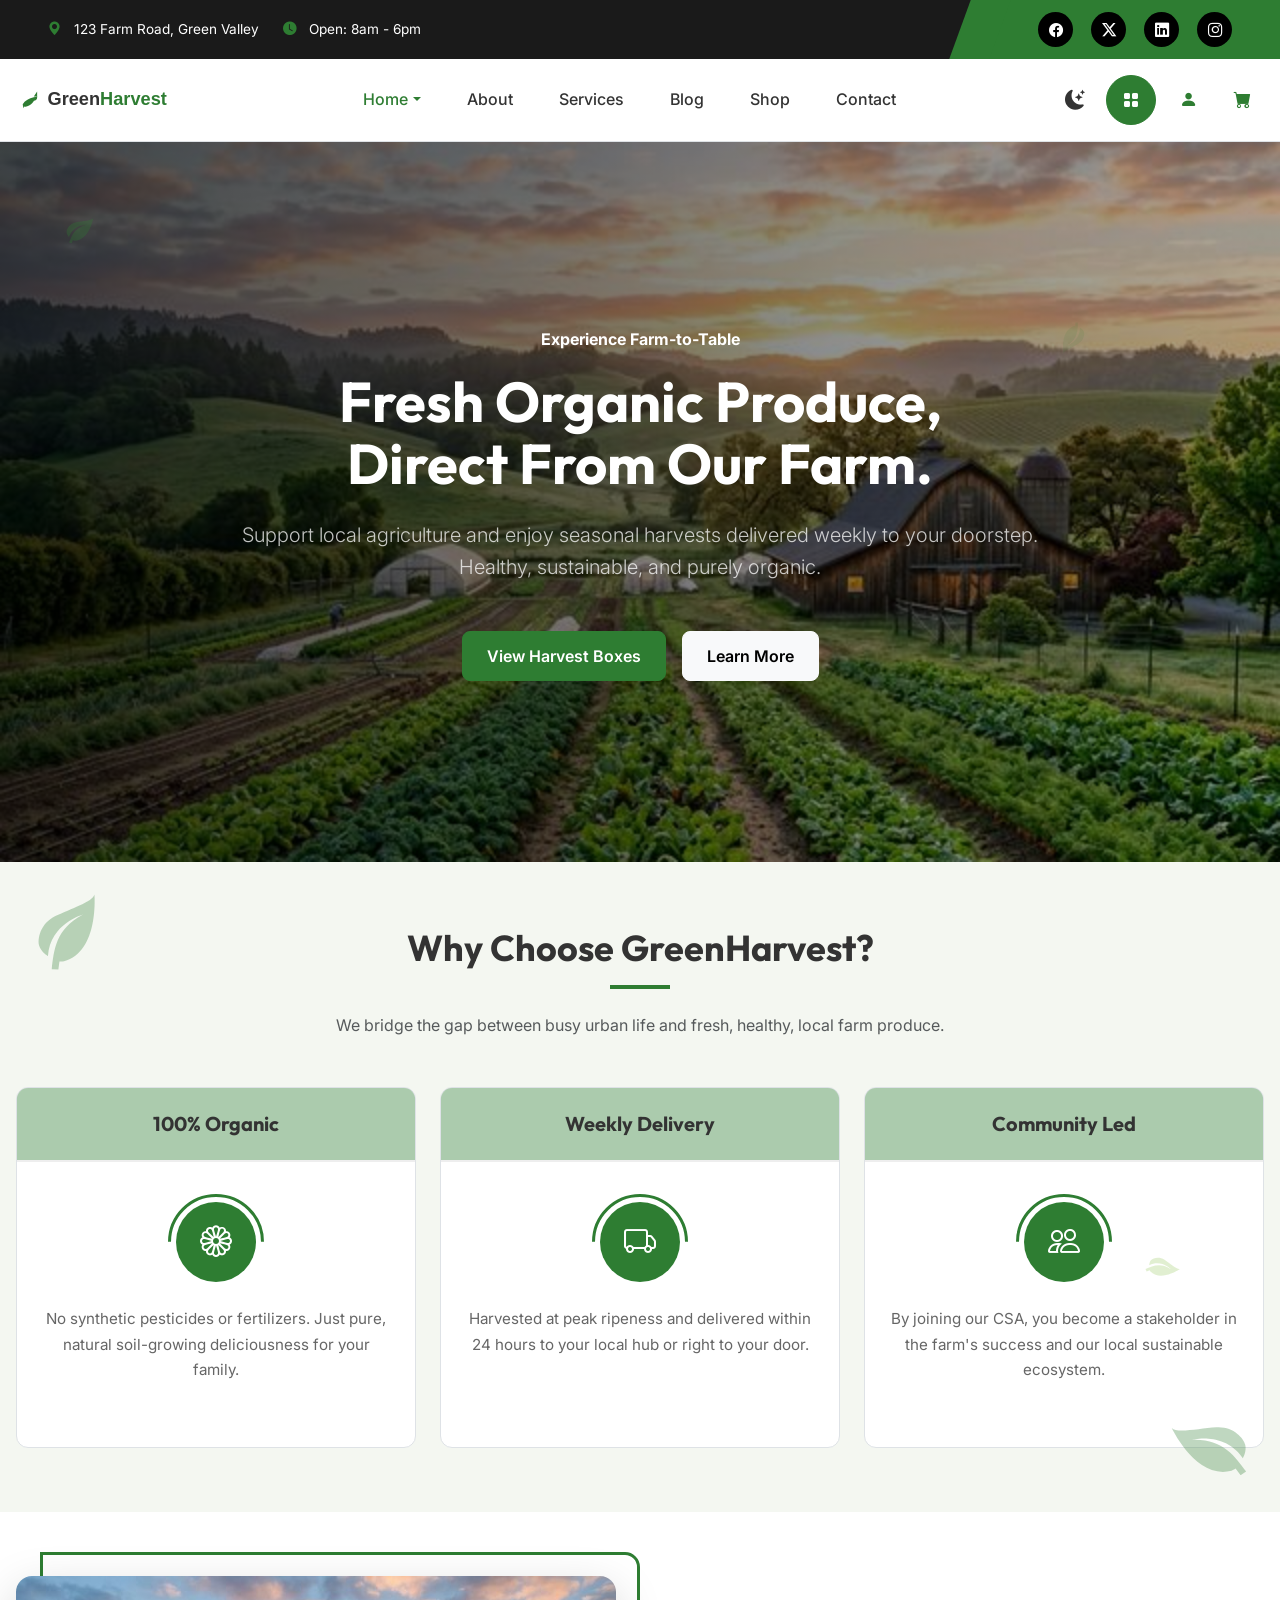
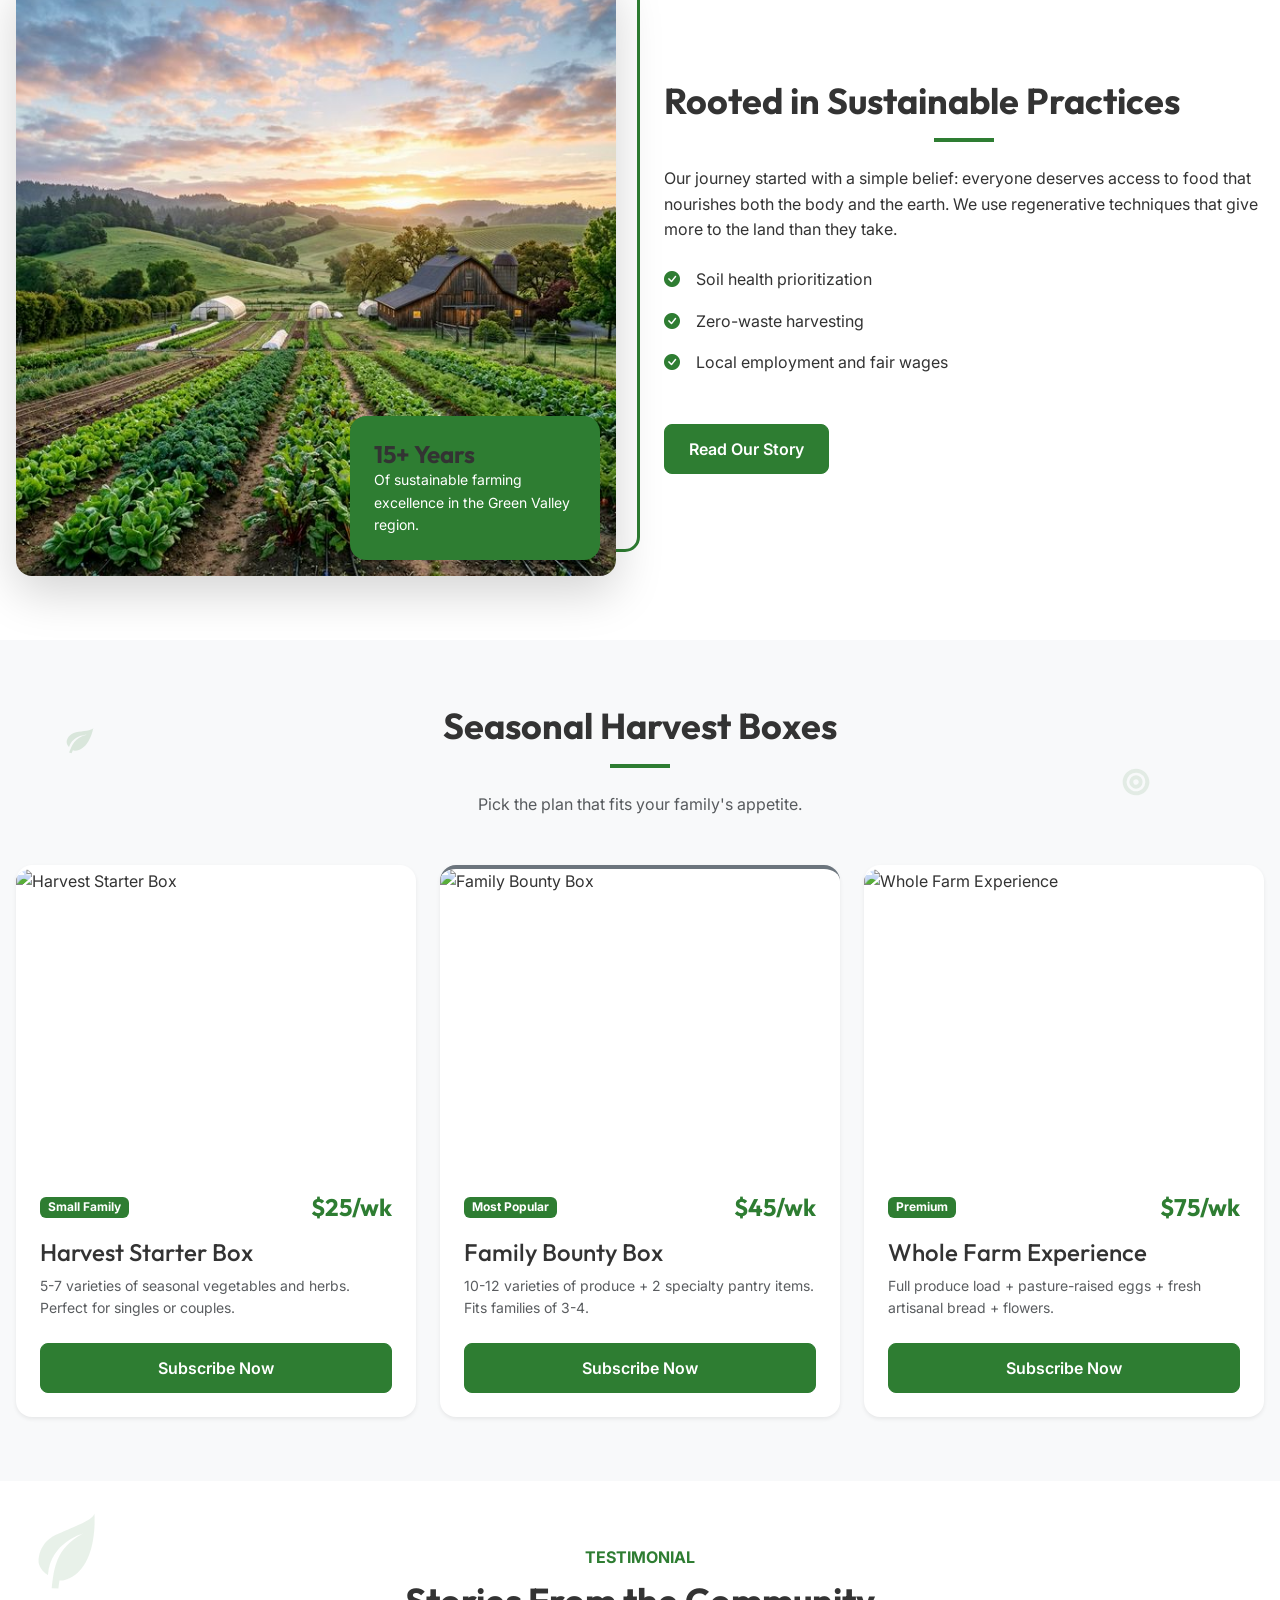
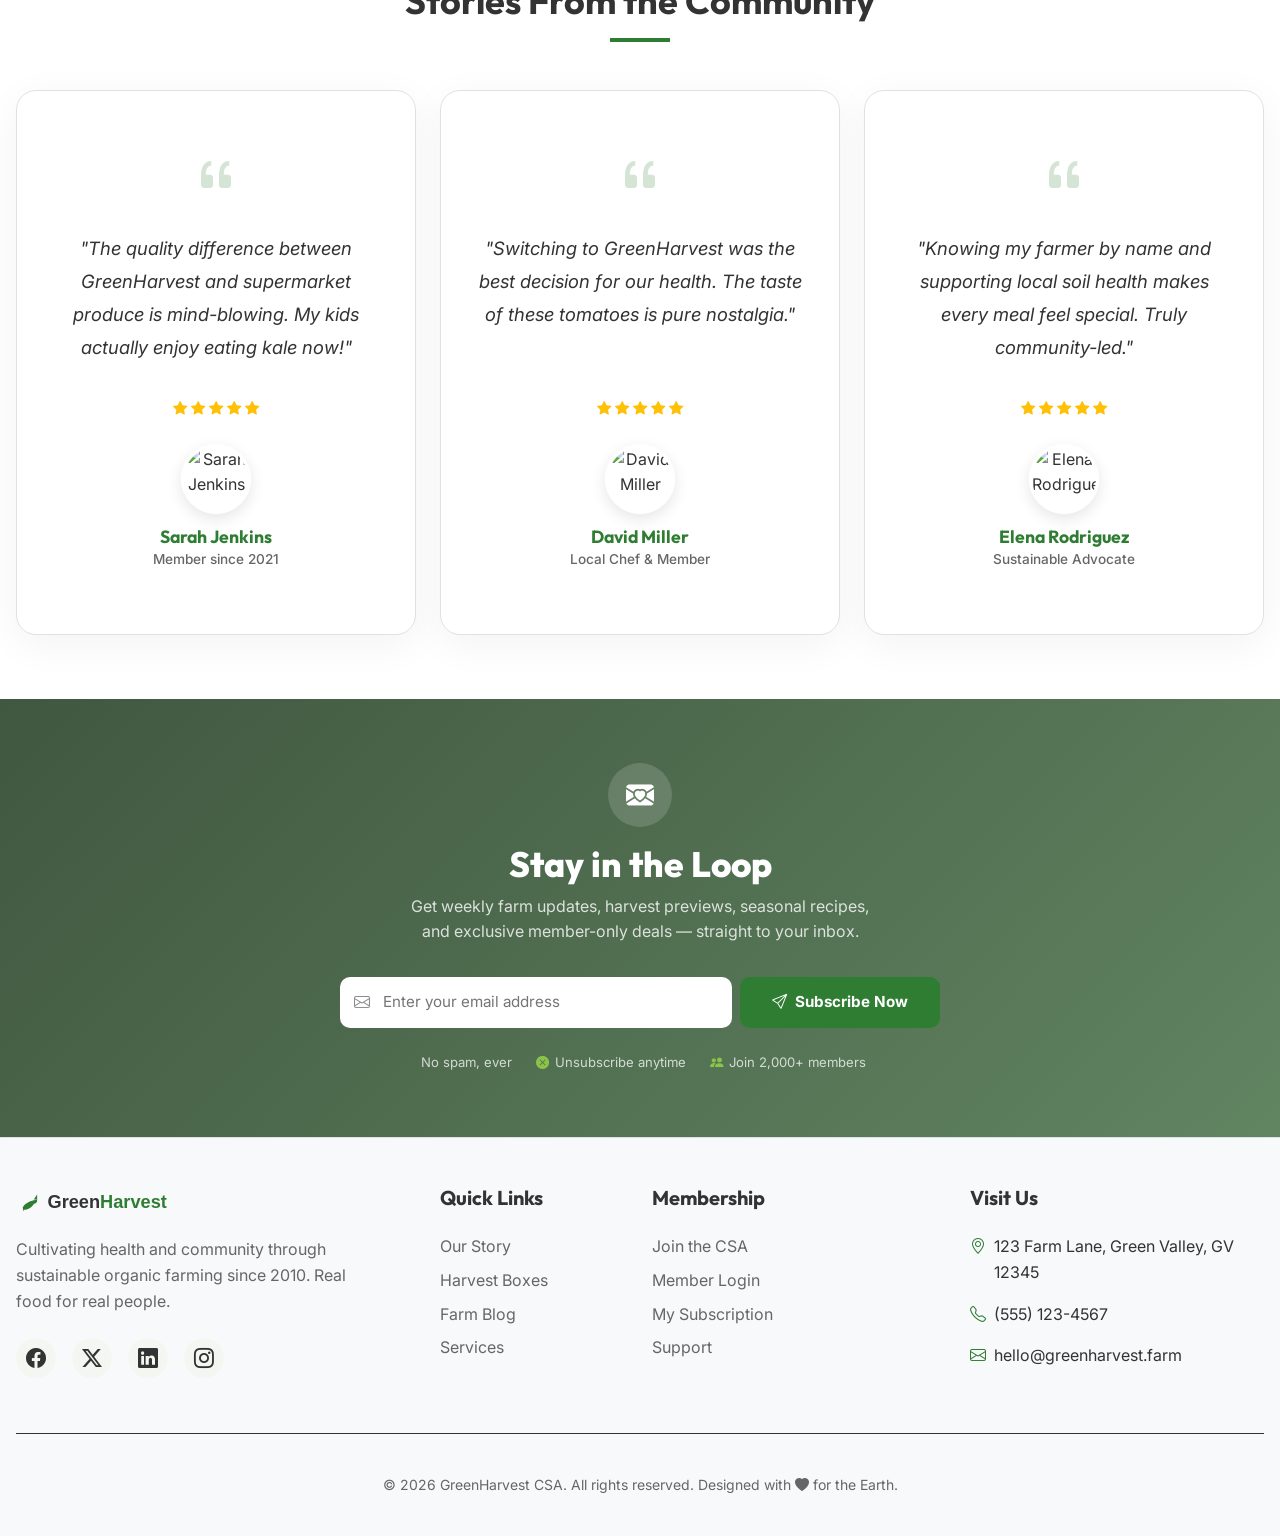
==== index.html @ c9ca0e3f "changes" ====
<!DOCTYPE html>
<html lang="en" dir="ltr" data-theme="light">

<head>
    <meta charset="UTF-8">
    <meta name="viewport" content="width=device-width, initial-scale=1.0">
    <title>GreenHarvest CSA | Fresh Local Produce to Your Door</title>
    <meta name="description"
        content="Join GreenHarvest Community Supported Agriculture. Get fresh, organic, seasonal produce from our local farm delivered weekly. Support local farmers and eat healthy.">

    <!-- Google Fonts -->
    <link rel="preconnect" href="https://fonts.googleapis.com">
    <link rel="preconnect" href="https://fonts.gstatic.com" crossorigin>
    <link
        href="https://fonts.googleapis.com/css2?family=Inter:wght@400;500;600&family=Outfit:wght@600;700;800&display=swap"
        rel="stylesheet">

    <!-- Bootstrap 5 & Icons -->
    <link href="https://cdn.jsdelivr.net/npm/bootstrap@5.3.0/dist/css/bootstrap.min.css" rel="stylesheet">
    <link rel="stylesheet" href="https://cdn.jsdelivr.net/npm/bootstrap-icons@1.11.1/font/bootstrap-icons.css">

    <!-- Custom CSS -->
    <link rel="stylesheet" href="assets/css/style.css">
    <link rel="icon" type="image/png" href="assets/images/favicon.png">

    <!-- SEO JSON-LD -->
    <script type="application/ld+json">
    {
      "@context": "https://schema.org",
      "@type": "LocalBusiness",
      "name": "GreenHarvest CSA",
      "image": "assets/images/hero-bg.png",
      "description": "Premium organic CSA farm delivering fresh seasonal produce.",
      "address": {
        "@type": "PostalAddress",
        "streetAddress": "123 Farm Lane",
        "addressLocality": "Green Valley",
        "addressRegion": "GV",
        "postalCode": "12345",
        "addressCountry": "US"
      }
    }
    </script>
</head>

<body>

    <!-- Preloader -->
    <div id="preloader"
        style="position: fixed; top: 0; left: 0; width: 100%; height: 100%; background: var(--bg-body); z-index: 10000; display: flex; align-items: center; justify-content: center; transition: opacity 0.5s ease;">
        <div class="spinner-border text-primary" role="status"></div>
    </div>

    <!-- Header & Navigation -->
    <header class="sticky-top">
        <!-- Top Bar -->
        <div class="top-bar d-none d-lg-block">
            <div class="container-fluid p-0">
                <div class="d-flex justify-content-between align-items-stretch">
                    <div class="top-bar-left d-flex align-items-center flex-grow-1 ps-5">
                        <span><i class="bi bi-geo-alt-fill text-primary me-2"></i> 123 Farm Road, Green Valley</span>
                        <span class="ms-4"><i class="bi bi-clock-fill text-primary me-2"></i> Open: 8am - 6pm</span>
                    </div>
                    <div class="top-bar-right pe-5">
                        <a href="#" aria-label="Facebook"><i class="bi bi-facebook"></i></a>
                        <a href="#" aria-label="Twitter"><i class="bi bi-twitter-x"></i></a>
                        <a href="#" aria-label="LinkedIn"><i class="bi bi-linkedin"></i></a>
                        <a href="#" aria-label="Instagram"><i class="bi bi-instagram"></i></a>
                    </div>
                </div>
            </div>
        </div>

        <!-- Main Navbar -->
        <nav class="navbar navbar-expand-lg navbar-custom py-3">
            <div class="container">
                <a class="navbar-brand d-flex align-items-center" href="index.html">
                    <img src="assets/images/logo-dark.svg" alt="GreenHarvest Logo" class="logo-on-light brand-logo">
                    <img src="assets/images/logo-light.svg" alt="GreenHarvest Logo" class="logo-on-dark brand-logo">
                </a>

                <div class="d-flex align-items-center gap-2">
                    <button id="theme-toggle-btn" class="theme-toggle-btn d-lg-none" aria-label="Toggle Theme" style="margin: 0;">
                        <i class="bi bi-sun-fill"></i>
                        <i class="bi bi-moon-stars-fill"></i>
                    </button>
                    <button class="navbar-toggler border-0 text-white p-0" type="button" data-bs-toggle="offcanvas"
                        data-bs-target="#mobileNav">
                        <i class="bi bi-list fs-1 text-primary"></i>
                    </button>
                </div>

                <!-- Desktop Navigation -->
                <div class="collapse navbar-collapse" id="mainNav">
                    <ul class="navbar-nav mx-auto mb-2 mb-lg-0 align-items-center">
                        <li class="nav-item dropdown mx-2 border-0 click-triggered">
                            <a class="nav-link active dropdown-toggle" href="#" id="homeDropdown" role="button" data-bs-toggle="dropdown" aria-haspopup="true" aria-expanded="false">Home</a>
                            <ul class="dropdown-menu shadow-sm border-0 rounded-4 mt-2" aria-labelledby="homeDropdown">
                                <li><a class="dropdown-item active rounded-3 px-3 py-2 m-1" href="index.html">Home 1</a>
                                </li>
                                <li><a class="dropdown-item rounded-3 px-3 py-2 m-1" href="index-2.html">Home 2</a></li>
                            </ul>
                        </li>
                        <li class="nav-item mx-2"><a class="nav-link" href="about.html">About</a></li>
                        <li class="nav-item mx-2"><a class="nav-link" href="services.html">Services</a></li>
                        <li class="nav-item mx-2"><a class="nav-link" href="blog.html">Blog</a></li>
                        <li class="nav-item mx-2"><a class="nav-link" href="shop.html">Shop</a></li>
                        <li class="nav-item mx-2"><a class="nav-link" href="contact.html">Contact</a></li>
                    </ul>
                    <div class="d-flex align-items-center">
                        <button class="theme-toggle-btn d-none d-lg-block" aria-label="Toggle Theme">
                            <i class="bi bi-sun-fill"></i>
                            <i class="bi bi-moon-stars-fill"></i>
                        </button>
                        <a href="dashboard.html"
                            class="btn btn-primary rounded-pill px-3 ms-3 show-on-desktop align-items-center justify-content-center"
                            aria-label="Dashboard"><i class="bi bi-grid-fill"></i></a>
                        <a href="login.html" class="nav-icon-circle" aria-label="User Profile"><i
                                class="bi bi-person-fill"></i></a>
                        <a href="shop.html" class="nav-icon-circle" aria-label="Shopping Cart"><i
                                class="bi bi-cart-fill"></i></a>
                    </div>
                </div>

                <!-- Mobile Offcanvas Navigation -->
                <div class="offcanvas offcanvas-end mobile-nav-offcanvas" tabindex="-1" id="mobileNav"
                    aria-labelledby="mobileNavLabel">
                    <div class="offcanvas-header border-bottom">
                        <h5 class="offcanvas-title fw-bold text-primary" id="mobileNavLabel"></h5>
                        <button type="button" class="btn-close text-reset shadow-none" data-bs-dismiss="offcanvas"
                            aria-label="Close"></button>
                    </div>
                    <div class="offcanvas-body">
                        <ul class="nav flex-column">
                            <li class="nav-item"><a class="nav-link active" href="index.html">Home 1</a></li>
                            <li class="nav-item"><a class="nav-link" href="index-2.html">Home 2</a></li>
                            <li class="nav-item"><a class="nav-link" href="about.html">About</a></li>
                            <li class="nav-item"><a class="nav-link" href="services.html">Services</a></li>
                            <li class="nav-item"><a class="nav-link" href="blog.html">Blog</a></li>
                            <li class="nav-item"><a class="nav-link" href="shop.html">Shop</a></li>
                            <li class="nav-item"><a class="nav-link" href="contact.html">Contact</a></li>
                            <li class="nav-item mt-3">
                                <a href="dashboard.html" class="btn btn-primary w-100 rounded-pill">Dashboard</a>
                            </li>
                        </ul>
                    </div>
                </div>
            </div>
            </div>
        </nav>
    </header>

    <!-- Hero Section -->
    <section class="hero-section position-relative overflow-hidden"
        style="min-height: 80vh; display: flex; align-items: center; background: url('assets/images/hero-bg.png') center/cover no-repeat;">
        <!-- Background Decorations -->
        <div class="bg-decoration pos-1 float-leaf">
            <svg class="decoration-leaf" viewBox="0 0 24 24" fill="currentColor">
                <path
                    d="M17,8C8,10 5.9,16.17 3.82,21.34L5.71,22L6.66,19.7C7.14,19.87 7.64,20 8,20C19,20 22,3 22,3C21,5 14,5.25 9,6.25C4,7.25 2,11.5 2,13.5C2,15.5 3.75,17.25 3.75,17.25C7,8 17,8 17,8Z" />
            </svg>
        </div>
        <div class="bg-decoration pos-4 float-leaf">
            <svg class="decoration-leaf" viewBox="0 0 24 24" fill="currentColor" style="transform: rotate(180deg);">
                <path
                    d="M17,8C8,10 5.9,16.17 3.82,21.34L5.71,22L6.66,19.7C7.14,19.87 7.64,20 8,20C19,20 22,3 22,3C21,5 14,5.25 9,6.25C4,7.25 2,11.5 2,13.5C2,15.5 3.75,17.25 3.75,17.25C7,8 17,8 17,8Z" />
            </svg>
        </div>

        <div class="position-absolute top-0 start-0 w-100 h-100"
            style="background: linear-gradient(90deg, rgba(0,0,0,0.7) 0%, rgba(0,0,0,0.3) 100%);"></div>
        <div class="container position-relative z-1">
            <div class="row justify-content-center">
                <div class="col-lg-10 text-white text-center" data-aos="fade-up">
                    <span class="badge mb-3 px-3 py-2 fs-6">Experience Farm-to-Table</span>
                    <h1 class="display-large mb-4">Fresh Organic Produce, <br>Direct From Our Farm.</h1>
                    <p class="lead mb-5 opacity-75 mx-auto" style="max-width: 800px;">Support local agriculture and
                        enjoy seasonal harvests delivered weekly to your doorstep. Healthy, sustainable, and purely
                        organic.</p>
                    <div class="d-flex flex-column flex-sm-row gap-3 justify-content-center align-items-center">
                        <a href="shop.html" class="btn btn-primary btn-lg px-4 fs-6">View Harvest Boxes</a>
                        <a href="services.html" class="btn btn-light btn-lg px-4 fs-6">Learn More</a>
                    </div>
                </div>
            </div>
        </div>
    </section>

    <!-- Key Features -->
    <section class="section-padding bg-light-alt position-relative overflow-hidden">
        <div class="bg-decoration pos-top-left float-leaf">
            <svg class="decoration-leaf" viewBox="0 0 24 24" fill="currentColor">
                <path
                    d="M17,8C8,10 5.9,16.17 3.82,21.34L5.71,22L6.66,19.7C7.14,19.87 7.64,20 8,20C19,20 22,3 22,3C21,5 14,5.25 9,6.25C4,7.25 2,11.5 2,13.5C2,15.5 3.75,17.25 3.75,17.25C7,8 17,8 17,8Z" />
            </svg>
        </div>
        <div class="bg-decoration pos-bottom-right float-leaf">
            <svg class="decoration-leaf" viewBox="0 0 24 24" fill="currentColor">
                <path
                    d="M17,14C8,12 5.9,5.83 3.82,0.66L5.71,0L6.66,2.3C7.14,2.13 7.64,2 8,2C19,2 22,19 22,19C21,17 14,16.75 9,15.75C4,14.75 2,10.5 2,8.5C2,6.5 3.75,4.75 3.75,4.75C7,14 17,14 17,14Z" />
            </svg>
        </div>

        <div class="bg-decoration pos-2 float-leaf" style="color: var(--secondary); opacity: 0.25;">
            <svg class="decoration-leaf" viewBox="0 0 24 24" fill="currentColor">
                <path
                    d="M17,8C8,10 5.9,16.17 3.82,21.34L5.71,22L6.66,19.7C7.14,19.87 7.64,20 8,20C19,20 22,3 22,3C21,5 14,5.25 9,6.25C4,7.25 2,11.5 2,13.5C2,15.5 3.75,17.25 3.75,17.25C7,8 17,8 17,8Z" />
            </svg>
        </div>

        <div class="container">
            <div class="text-center mb-5" data-aos="fade-up">
                <h2 class="section-title mx-auto text-center" style="width: fit-content;">Why Choose GreenHarvest?</h2>
                <p class="text-muted max-width-600 mx-auto">We bridge the gap between busy urban life and fresh,
                    healthy, local farm produce.</p>
            </div>
            <div class="row g-4 d-flex align-items-stretch">
                <div class="col-md-4" data-aos="fade-up">
                    <div class="feature-card-modern">
                        <div class="card-header">
                            <h3>100% Organic</h3>
                        </div>
                        <div class="card-body">
                            <div class="icon-box">
                                <i class="bi bi-flower1"></i>
                            </div>
                            <p>No synthetic pesticides or fertilizers. Just pure, natural soil-growing deliciousness for
                                your family.</p>

                        </div>
                    </div>
                </div>
                <div class="col-md-4" data-aos="fade-up" data-aos-delay="100">
                    <div class="feature-card-modern">
                        <div class="card-header">
                            <h3>Weekly Delivery</h3>
                        </div>
                        <div class="card-body">
                            <div class="icon-box">
                                <i class="bi bi-truck"></i>
                            </div>
                            <p>Harvested at peak ripeness and delivered within 24 hours to your local hub or right to
                                your door.</p>

                        </div>
                    </div>
                </div>
                <div class="col-md-4" data-aos="fade-up" data-aos-delay="200">
                    <div class="feature-card-modern">
                        <div class="card-header">
                            <h3>Community Led</h3>
                        </div>
                        <div class="card-body">
                            <div class="icon-box">
                                <i class="bi bi-people"></i>
                            </div>
                            <p>By joining our CSA, you become a stakeholder in the farm's success and our local
                                sustainable ecosystem.</p>

                        </div>
                    </div>
                </div>
            </div>
        </div>
    </section>

    <!-- About Preview -->
    <section class="section-padding overflow-hidden about-section">
        <div class="bg-decoration pos-3 float-leaf">
            <svg class="decoration-leaf" viewBox="0 0 24 24" fill="currentColor">
                <path
                    d="M17,8C8,10 5.9,16.17 3.82,21.34L5.71,22L6.66,19.7C7.14,19.87 7.64,20 8,20C19,20 22,3 22,3C21,5 14,5.25 9,6.25C4,7.25 2,11.5 2,13.5C2,15.5 3.75,17.25 3.75,17.25C7,8 17,8 17,8Z" />
            </svg>
        </div>
        <div class="container">
            <div class="row align-items-center g-5">
                <div class="col-lg-6" data-aos="fade-right">
                    <div class="position-relative about-img">
                        <img src="assets/images/hero-bg.png" alt="Our Farm" class="img-fluid rounded-4 shadow-lg">
                        <div class="position-absolute bottom-0 end-0 bg-primary text-white p-4 rounded-4 m-3 d-none d-md-block"
                            style="max-width: 250px;">
                            <h4 class="mb-0">15+ Years</h4>
                            <p class="mb-0 small">Of sustainable farming excellence in the Green Valley region.</p>
                        </div>
                    </div>
                </div>
                <div class="col-lg-6" data-aos="fade-left">
                    <h2 class="section-title">Rooted in Sustainable Practices</h2>
                    <p class="mb-4">Our journey started with a simple belief: everyone deserves access to food that
                        nourishes both the body and the earth. We use regenerative techniques that give more to the land
                        than they take.</p>
                    <ul class="list-unstyled mb-5">
                        <li class="mb-3 d-flex align-items-center"><i
                                class="bi bi-check-circle-fill text-primary me-3"></i> Soil health prioritization</li>
                        <li class="mb-3 d-flex align-items-center"><i
                                class="bi bi-check-circle-fill text-primary me-3"></i> Zero-waste harvesting</li>
                        <li class="mb-3 d-flex align-items-center"><i
                                class="bi bi-check-circle-fill text-primary me-3"></i> Local employment and fair wages
                        </li>
                    </ul>
                    <a href="about.html" class="btn btn-primary px-4">Read Our Story</a>
                </div>
            </div>
        </div>
    </section>

    <!-- Produce Showcase (Shop Preview) -->
    <section class="section-padding bg-light">
        <div class="bg-decoration pos-4 float-leaf" style="top: 15%; right: 10%;">
            <svg class="decoration-leaf" viewBox="0 0 24 24" fill="currentColor">
                <path
                    d="M12,2A10,10 0 0,0 2,12A10,10 0 0,0 12,22A10,10 0 0,0 22,12A10,10 0 0,0 12,2M12,19A7,7 0 0,1 5,12A7,7 0 0,1 12,5A7,7 0 0,1 19,12A7,7 0 0,1 12,19M12,7A5,5 0 0,0 7,12A5,5 0 0,0 12,17A5,5 0 0,0 17,12A5,5 0 0,0 12,7M12,14A2,2 0 0,1 10,12A2,2 0 0,1 12,10A2,2 0 0,1 14,12A2,2 0 0,1 12,14Z" />
            </svg>
        </div>
        <div class="bg-decoration pos-1 float-leaf" style="bottom: 10%; left: 5%; opacity: 0.15;">
            <svg class="decoration-leaf" viewBox="0 0 24 24" fill="currentColor">
                <path
                    d="M17,8C8,10 5.9,16.17 3.82,21.34L5.71,22L6.66,19.7C7.14,19.87 7.64,20 8,20C19,20 22,3 22,3C21,5 14,5.25 9,6.25C4,7.25 2,11.5 2,13.5C2,15.5 3.75,17.25 3.75,17.25C7,8 17,8 17,8Z" />
            </svg>
        </div>
        <div class="container">
            <div class="text-center mb-5" data-aos="fade-up">
                <h2 class="section-title mx-auto text-center">Seasonal Harvest Boxes</h2>
                <p class="text-muted mx-auto">Pick the plan that fits your family's appetite.</p>
                <a href="shop.html" class="btn btn-outline-secondary mt-3 d-inline-block d-md-none">Browse All Plans</a>
            </div>
            <div class="row g-4 d-flex align-items-stretch">
                <div class="col-lg-4 col-md-6" data-aos="fade-up">
                    <div class="card-premium h-100 overflow-hidden p-0 border-0 shadow-sm d-flex flex-column" style="border-top: 4px solid transparent !important;">
                        <div class="ratio ratio-4x3 overflow-hidden">
                            <img src="https://pixenio.com/storage/nmvp/3733/optim_markus-spiske-139525-unsplash.jpg"
                                alt="Harvest Starter Box"
                                class="object-fit-cover w-100 h-100 transition-transform hover-zoom">
                        </div>
                        <div class="p-4 d-flex flex-column flex-grow-1">
                            <div class="d-flex justify-content-between align-items-center mb-3">
                                <span class="badge bg-primary">Small Family</span>
                                <h4 class="mb-0 text-primary">$25/wk</h4>
                            </div>
                            <h3 class="h4">Harvest Starter Box</h3>
                            <p class="text-muted small mb-4">5-7 varieties of seasonal vegetables and herbs. Perfect for
                                singles or couples.</p>
                            <a href="shop.html" class="btn btn-primary w-100 mt-auto">Subscribe Now</a>
                        </div>
                    </div>
                </div>
                <!-- Box 2 -->
                <div class="col-lg-4 col-md-6" data-aos="fade-up" data-aos-delay="100">
                    <div
                        class="card-premium h-100 overflow-hidden p-0 border-0 shadow-sm border-top border-secondary border-4 d-flex flex-column">
                        <div class="ratio ratio-4x3 overflow-hidden">
                            <img src="https://images.unsplash.com/photo-1542838132-92c53300491e?auto=format&fit=crop&w=800&q=80"
                                alt="Family Bounty Box"
                                class="object-fit-cover w-100 h-100 transition-transform hover-zoom">
                        </div>
                        <div class="p-4 d-flex flex-column flex-grow-1">
                            <div class="d-flex justify-content-between align-items-center mb-3">
                                <span class="badge bg-primary">Most Popular</span>
                                <h4 class="mb-0 text-primary">$45/wk</h4>
                            </div>
                            <h3 class="h4">Family Bounty Box</h3>
                            <p class="text-muted small mb-4">10-12 varieties of produce + 2 specialty pantry items. Fits
                                families of 3-4.</p>
                            <a href="shop.html" class="btn btn-primary w-100 mt-auto">Subscribe Now</a>
                        </div>
                    </div>
                </div>
                <!-- Box 3 -->
                <div class="col-lg-4 col-md-6" data-aos="fade-up" data-aos-delay="200">
                    <div class="card-premium h-100 overflow-hidden p-0 border-0 shadow-sm d-flex flex-column" style="border-top: 4px solid transparent !important;">
                        <div class="ratio ratio-4x3 overflow-hidden">
                            <img src="https://saarinenorganics.com/cdn/shop/files/herbs.jpg?v=1714523657&width=2000"
                                alt="Whole Farm Experience"
                                class="object-fit-cover w-100 h-100 transition-transform hover-zoom">
                        </div>
                        <div class="p-4 d-flex flex-column flex-grow-1">
                            <div class="d-flex justify-content-between align-items-center mb-3">
                                <span class="badge bg-accent">Premium</span>
                                <h4 class="mb-0 text-primary">$75/wk</h4>
                            </div>
                            <h3 class="h4">Whole Farm Experience</h3>
                            <p class="text-muted small mb-4">Full produce load + pasture-raised eggs + fresh artisanal
                                bread + flowers.</p>
                            <a href="shop.html" class="btn btn-primary w-100 mt-auto">Subscribe Now</a>
                        </div>
                    </div>
                </div>
            </div>
        </div>
    </section>

    <!-- Testimonials (Muhaymin Style) -->
    <section class="section-padding position-relative overflow-hidden">
        <div class="bg-decoration pos-top-left float-leaf" style="opacity: 0.1;">
            <svg class="decoration-leaf" viewBox="0 0 24 24" fill="currentColor">
                <path
                    d="M17,8C8,10 5.9,16.17 3.82,21.34L5.71,22L6.66,19.7C7.14,19.87 7.64,20 8,20C19,20 22,3 22,3C21,5 14,5.25 9,6.25C4,7.25 2,11.5 2,13.5C2,15.5 3.75,17.25 3.75,17.25C7,8 17,8 17,8Z" />
            </svg>
        </div>
        <div class="container">
            <div class="text-center mb-5" data-aos="fade-up">
                <span class="text-primary fw-bold text-uppercase tracking-wider mb-2 d-block">Testimonial</span>
                <h2 class="section-title mx-auto">Stories From the Community</h2>
            </div>
            <div class="row g-4 justify-content-center">
                <div class="col-lg-4 col-md-6" data-aos="fade-up">
                    <div class="testimonial-card-muhaymin">
                        <div class="testimonial-quote-icon">
                            <i class="bi bi-quote"></i>
                        </div>
                        <p class="testimonial-text">"The quality difference between GreenHarvest and supermarket produce
                            is mind-blowing. My kids actually enjoy eating kale now!"</p>
                        <div class="testimonial-stars">
                            <i class="bi bi-star-fill"></i>
                            <i class="bi bi-star-fill"></i>
                            <i class="bi bi-star-fill"></i>
                            <i class="bi bi-star-fill"></i>
                            <i class="bi bi-star-fill"></i>
                        </div>
                        <div class="testimonial-author-wrapper">
                            <img src="https://images.unsplash.com/photo-1438761681033-6461ffad8d80?auto=format&fit=crop&q=80&w=150"
                                alt="Sarah Jenkins" class="testimonial-author-img">
                            <div class="author-info">
                                <h5 class="testimonial-author-name">Sarah Jenkins</h5>
                                <p class="testimonial-author-role">Member since 2021</p>
                            </div>
                        </div>
                    </div>
                </div>
                <div class="col-lg-4 col-md-6" data-aos="fade-up" data-aos-delay="100">
                    <div class="testimonial-card-muhaymin">
                        <div class="testimonial-quote-icon">
                            <i class="bi bi-quote"></i>
                        </div>
                        <p class="testimonial-text">"Switching to GreenHarvest was the best decision for our health. The
                            taste of these tomatoes is pure nostalgia."</p>
                        <div class="testimonial-stars">
                            <i class="bi bi-star-fill"></i>
                            <i class="bi bi-star-fill"></i>
                            <i class="bi bi-star-fill"></i>
                            <i class="bi bi-star-fill"></i>
                            <i class="bi bi-star-fill"></i>
                        </div>
                        <div class="testimonial-author-wrapper">
                            <img src="https://images.unsplash.com/photo-1472099645785-5658abf4ff4e?auto=format&fit=crop&q=80&w=150"
                                alt="David Miller" class="testimonial-author-img">
                            <div class="author-info">
                                <h5 class="testimonial-author-name">David Miller</h5>
                                <p class="testimonial-author-role">Local Chef & Member</p>
                            </div>
                        </div>
                    </div>
                </div>
                <!-- Box 3 -->
                <div class="col-lg-4 col-md-6" data-aos="fade-up" data-aos-delay="200">
                    <div class="testimonial-card-muhaymin">
                        <div class="testimonial-quote-icon">
                            <i class="bi bi-quote"></i>
                        </div>
                        <p class="testimonial-text">"Knowing my farmer by name and supporting local soil health makes
                            every meal feel special. Truly community-led."</p>
                        <div class="testimonial-stars">
                            <i class="bi bi-star-fill"></i>
                            <i class="bi bi-star-fill"></i>
                            <i class="bi bi-star-fill"></i>
                            <i class="bi bi-star-fill"></i>
                            <i class="bi bi-star-fill"></i>
                        </div>
                        <div class="testimonial-author-wrapper">
                            <img src="https://images.unsplash.com/photo-1544005313-94ddf0286df2?auto=format&fit=crop&q=80&w=150"
                                alt="Elena Rodriguez" class="testimonial-author-img">
                            <div class="author-info">
                                <h5 class="testimonial-author-name">Elena Rodriguez</h5>
                                <p class="testimonial-author-role">Sustainable Advocate</p>
                            </div>
                        </div>
                    </div>
                </div>
            </div>
        </div>
    </section>

    <!-- Stay in the Loop -->
    <section class="section-padding" style="
            position: relative;
            overflow: hidden;
            background: url('https://images.unsplash.com/photo-1560493676-04071c5f467b?w=1600&fit=crop&q=80') center center / cover no-repeat;
            background-attachment: fixed;
        ">
        <!-- Dark overlay over bg image -->
        <div
            style="position:absolute;inset:0;background:linear-gradient(135deg,rgba(10,40,10,0.78) 0%,rgba(30,80,30,0.70) 100%);z-index:1;">
        </div>

        <div class="container text-center position-relative" style="z-index:2;" data-aos="fade-up">
            <!-- Icon -->
            <div class="mb-3">
                <span
                    style="display:inline-flex;align-items:center;justify-content:center;width:64px;height:64px;background:rgba(255,255,255,0.15);border-radius:50%;backdrop-filter:blur(6px);">
                    <i class="bi bi-envelope-heart-fill" style="font-size:1.75rem;color:#fff;"></i>
                </span>
            </div>

            <h2
                style="font-family:'Outfit',sans-serif;font-size:2.2rem;font-weight:800;color:#fff;margin-bottom:0.5rem;">
                Stay in the Loop</h2>
            <p style="color:rgba(255,255,255,0.8);font-size:1rem;max-width:480px;margin:0 auto 2rem;">
                Get weekly farm updates, harvest previews, seasonal recipes, and exclusive member-only deals — straight
                to your inbox.
            </p>

            <!-- Email form -->
            <form class="d-flex flex-wrap flex-md-nowrap justify-content-center gap-2 mb-4 mx-auto" style="max-width: 600px;" onsubmit="return false;">
                <div style="position:relative;flex:1;min-width:260px;max-width:400px;">
                    <i class="bi bi-envelope"
                        style="position:absolute;left:14px;top:50%;transform:translateY(-50%);color:rgba(0,0,0,0.45);font-size:1rem;pointer-events:none;"></i>
                    <input type="email" placeholder="Enter your email address"
                        style="width:100%;padding:0.85rem 1rem 0.85rem 2.7rem;border-radius:10px;border:none;font-size:0.95rem;outline:none;background:#fff;color:#333;">
                </div>
                <button type="submit"
                    style="padding:0.85rem 2rem;border-radius:10px;border:none;font-weight:700;font-size:0.95rem;background:var(--primary);color:#fff;cursor:pointer;transition:background 0.2s,transform 0.2s;white-space:nowrap;"
                    onmouseover="this.style.background='#1b5e20';this.style.transform='translateY(-2px)'"
                    onmouseout="this.style.background='#2e7d32';this.style.transform='none'">
                    <i class="bi bi-send me-2"></i>Subscribe Now
                </button>
            </form>

            <!-- Trust badges -->
            <div class="d-flex flex-wrap justify-content-center gap-4">
                <span style="color:rgba(255,255,255,0.75);font-size:0.82rem;display:flex;align-items:center;gap:6px;">
                    <i class="bi bi-shield-check-fill" style="color:#8bc34a;"></i> No spam, ever
                </span>
                <span style="color:rgba(255,255,255,0.75);font-size:0.82rem;display:flex;align-items:center;gap:6px;">
                    <i class="bi bi-x-circle-fill" style="color:#8bc34a;"></i> Unsubscribe anytime
                </span>
                <span style="color:rgba(255,255,255,0.75);font-size:0.82rem;display:flex;align-items:center;gap:6px;">
                    <i class="bi bi-people-fill" style="color:#8bc34a;"></i> Join 2,000+ members
                </span>
            </div>
        </div>
    </section>

    <!-- Footer -->
    <footer class="footer">
        <div class="container">
            <div class="row g-4 mb-5">
                <div class="col-lg-4 col-md-12">
                    <a class="navbar-brand d-flex align-items-center mb-3" href="index.html">
                        <img src="assets/images/logo-dark.svg" alt="GreenHarvest Logo" class="logo-on-light brand-logo">
                        <img src="assets/images/logo-light.svg" alt="GreenHarvest Logo" class="logo-on-dark brand-logo">
                    </a>
                    <p class="text-muted pe-lg-5">Cultivating health and community through sustainable organic farming
                        since 2010. Real food for real people.</p>
                    <div class="footer-social-icons mt-4">
                        <a href="#" aria-label="Facebook"><i class="bi bi-facebook fs-5"></i></a>
                        <a href="#" aria-label="Twitter"><i class="bi bi-twitter-x fs-5"></i></a>
                        <a href="#" aria-label="LinkedIn"><i class="bi bi-linkedin fs-5"></i></a>
                        <a href="#" aria-label="Instagram"><i class="bi bi-instagram fs-5"></i></a>
                    </div>
                </div>
                <div class="col-lg-2 col-md-4">
                    <h5 class="mb-4">Quick Links</h5>
                    <ul class="list-unstyled footer-links">
                        <li class="mb-2"><a href="about.html">Our Story</a></li>
                        <li class="mb-2"><a href="shop.html">Harvest Boxes</a></li>
                        <li class="mb-2"><a href="blog.html">Farm Blog</a></li>
                        <li class="mb-2"><a href="services.html">Services</a></li>
                    </ul>
                </div>
                <div class="col-lg-3 col-md-4">
                    <h5 class="mb-4">Membership</h5>
                    <ul class="list-unstyled footer-links">
                        <li class="mb-2"><a href="register.html">Join the CSA</a></li>
                        <li class="mb-2"><a href="login.html">Member Login</a></li>
                        <li class="mb-2"><a href="dashboard.html">My Subscription</a></li>
                        <li class="mb-2"><a href="contact.html">Support</a></li>
                    </ul>
                </div>
                <div class="col-lg-3 col-md-4">
                    <h5 class="mb-4">Visit Us</h5>
                    <ul class="list-unstyled footer-info">
                        <li class="mb-3 d-flex align-items-start">
                            <i class="bi bi-geo-alt text-primary me-2"></i>
                            <span>123 Farm Lane, Green Valley, GV 12345</span>
                        </li>
                        <li class="mb-3 d-flex align-items-start">
                            <i class="bi bi-telephone text-primary me-2"></i>
                            <span>(555) 123-4567</span>
                        </li>
                        <li class="mb-3 d-flex align-items-start">
                            <i class="bi bi-envelope text-primary me-2"></i>
                            <span>hello@greenharvest.farm</span>
                        </li>
                    </ul>
                </div>
            </div>
            <hr class="opacity-10">
            <div class="text-center py-4">
                <p class="mb-0 text-muted small">&copy; 2026 GreenHarvest CSA. All rights reserved. Designed with <i
                        class="bi bi-heart-fill text-accent"></i> for the Earth.</p>
            </div>
        </div>
    </footer>

    <!-- Back to Top -->
    <div id="back-to-top" title="Back to Top">
        <i class="bi bi-arrow-up"></i>
    </div>

    <!-- Scripts -->
    <script src="https://cdn.jsdelivr.net/npm/bootstrap@5.3.0/dist/js/bootstrap.bundle.min.js"></script>
    <script src="assets/js/main.js"></script>
    <script>
        // Preloader Fade-out
        window.addEventListener('load', () => {
            const preloader = document.getElementById('preloader');
            preloader.style.opacity = '0';
            setTimeout(() => { preloader.style.display = 'none'; }, 500);
        });
    </script>
</body>

</html>
---- assets/css/style.css ----
/* 
   LOCAL FARM & CSA WEBSITE - PREMIUM TEMPLATE
   1. Variables
   2. Reset
   3. Typography
   4. Layout
   5. Components
   6. Sections
   7. Utilities
   8. Dark mode
*/

:root {
    /* Brand Colors */
    --primary: #2e7d32;
    --primary-rgb: 46, 125, 50;
    --secondary: #8bc34a;
    --secondary-rgb: 139, 195, 74;
    --accent: #2e7d32;
    --thm-base: #2e7d32;
    --accent-rgb: 46, 125, 50;

    /* Neutrals - Light Mode */
    --bg-body: #ffffff;
    --bg-alt: #f4f7f1;
    /* Soft Agricultural Mint */
    --bg-card: #ffffff;
    --text-main: #333333;
    --text-muted: #666666;
    --border-color: #dee2e6;
    --nav-bg: #ffffff;
    --footer-bg: #f8f9fa;

    /* Spacing 8px scale */
    --s-1: 0.5rem;
    --s-2: 1rem;
    --s-3: 1.5rem;
    --s-4: 2rem;
    --s-5: 3rem;
    --s-6: 4rem;

    /* Custom Breakpoint Markers (for reference & variables) */
    --breakpoint-mobile: 640px;
    --breakpoint-tablet: 1024px;
    --breakpoint-desktop: 1280px;

    /* Logo Sizes */
    --logo-height: 35px;
    --logo-height-mobile: 30px;

    /* Shadows */
    --shadow-sm: 0 .125rem .25rem rgba(0, 0, 0, .075);
    --shadow: 0 .5rem 1rem rgba(0, 0, 0, .15);
    --shadow-lg: 0 1rem 3rem rgba(0, 0, 0, .175);

    /* Transitions */
    --transition: all 0.3s cubic-bezier(0.4, 0, 0.2, 1);
}

[data-theme="dark"] {
    --bg-body: #121212;
    --bg-card: #1e1e1e;
    --bg-alt: #2c2c2c;
    --text-main: #f8f9fa;
    --text-muted: #adb5bd;
    --border-color: #444444;
    --nav-bg: #121212;
    --footer-bg: #121212;
    --shadow: 0 .5rem 1rem rgba(0, 0, 0, .5);
}

/* Global Bootstrap Overrides - Brand Primary */
.btn-primary {
    background-color: var(--primary) !important;
    border-color: var(--primary) !important;
    color: #fff !important;
}

.btn-primary:hover, .btn-primary:focus, .btn-primary:active {
    background-color: #1b5e20 !important; /* Darker green for hover */
    border-color: #1b5e20 !important;
    box-shadow: 0 0 0 0.25rem rgba(46, 125, 50, 0.25) !important;
}

.btn-outline-primary {
    color: var(--primary) !important;
    border-color: var(--primary) !important;
}

.btn-outline-primary:hover, .btn-outline-primary:active {
    background-color: var(--primary) !important;
    border-color: var(--primary) !important;
    color: #fff !important;
}

.text-primary {
    color: var(--primary) !important;
}

.bg-primary {
    background-color: var(--primary) !important;
}

.border-primary {
    border-color: var(--primary) !important;
}

.form-check-input:checked {
    background-color: var(--primary) !important;
    border-color: var(--primary) !important;
}

[data-theme="dark"] p {
    color: var(--text-main) !important;
}

[data-theme="dark"] .text-muted {
    color: var(--text-muted) !important;
}

/* Dark Mode Form & Component Improvements */
[data-theme="dark"] .form-control,
[data-theme="dark"] .form-select {
    background-color: #2c2c2c !important;
    border-color: #444 !important;
    color: #f8f9fa !important;
}

[data-theme="dark"] .form-control::placeholder {
    color: #adb5bd !important;
    opacity: 0.6;
}

[data-theme="dark"] .card-premium.bg-white,
[data-theme="dark"] .bg-white,
[data-theme="dark"] .bg-light {
    background-color: var(--bg-card) !important;
    color: var(--text-main) !important;
}

[data-theme="dark"] .bg-body {
    background-color: var(--bg-body) !important;
}

[data-theme="dark"] .bg-alt {
    background-color: var(--bg-alt) !important;
}

[data-theme="dark"] .text-dark {
    color: var(--text-main) !important;
}

[data-theme="dark"] .icon-box-circle {
    background-color: #2c2c2c !important;
}

[data-theme="dark"] .dropdown-menu {
    background-color: var(--bg-card) !important;
    border: 1px solid var(--border-color) !important;
    box-shadow: var(--shadow-lg) !important;
}

[data-theme="dark"] .dropdown-menu .dropdown-item:hover {
    background-color: rgba(255, 255, 255, 0.05) !important;
    color: var(--primary) !important;
}

[data-theme="dark"] .breadcrumb-item + .breadcrumb-item::before {
    color: var(--text-muted);
}

/* Logo Theme Switching */
.logo-on-dark { display: none !important; }
[data-theme="dark"] .logo-on-light { display: none !important; }
[data-theme="dark"] .logo-on-dark { display: block !important; }

/* Standardized Brand Logo */
.brand-logo {
    height: var(--logo-height);
    width: auto;
    transition: var(--transition);
}

@media (max-width: 639.98px) {
    .brand-logo {
        height: var(--logo-height-mobile);
    }
}

/* Custom Responsive Breakpoints Layout Helpers */

.show-on-desktop { display: none !important; }
.show-on-mobile { display: block !important; }

/* 1. Mobile (< 640px) */
@media (max-width: 639.98px) {
    .hide-on-mobile { display: none !important; }
}

/* 2. Tablet (640px - 1024px) */
@media (min-width: 640px) and (max-width: 1023.98px) {
    .hide-on-tablet { display: none !important; }
}

/* 3. Desktop (1024px - 1280px) & Large (> 1280px) */
@media (min-width: 1024px) {
    .hide-on-desktop { display: none !important; }
    .show-on-desktop { display: inline-flex !important; }
    .show-on-mobile { display: none !important; }
}


/* Full View Offcanvas Mobile Menu */
.offcanvas.mobile-nav-offcanvas {
    width: 100vw;
    background-color: var(--nav-bg);
    border-left: none;
}

.dropdown-menu .dropdown-item {
    color: var(--text-main) !important;
}

/* Home Dropdown Active State - Text Color Only, No Background */
.dropdown-menu .dropdown-item.active {
    background-color: transparent !important;
    color: var(--primary) !important;
    font-weight: 600;
}

.dropdown-menu .dropdown-item:hover {
    background-color: var(--bg-alt);
    color: var(--primary);
}

/* Home Dropdown Click Trigger Support */
@media (min-width: 992px) {
    /* Disable hover opening for click-triggered dropdowns */
    .navbar .nav-item.dropdown.click-triggered:hover .dropdown-menu {
        display: none !important;
        visibility: hidden !important;
        opacity: 0 !important;
    }
    /* Allow Bootstrap .show class to override */
    .navbar .nav-item.dropdown.click-triggered.show .dropdown-menu,
    .navbar .nav-item.dropdown.click-triggered .dropdown-menu.show {
        display: block !important;
        visibility: visible !important;
        opacity: 1 !important;
        z-index: 9999 !important;
        animation: fadeDropdown 0.3s ease forwards;
    }
    [data-theme="dark"] .hero-wave-path { fill: var(--bg-body) !important; }
    .hero-wave { color: var(--bg-body); }
}


@media (min-width: 1024px) {
    .offcanvas.mobile-nav-offcanvas {
        display: none !important;
    }
}


.offcanvas-header .btn-close {
    background-color: var(--bg-alt);
    padding: 0.75rem;
    border-radius: 50%;
    opacity: 1;
    transition: var(--transition);
}

.offcanvas-header .btn-close:hover {
    background-color: var(--primary);
    filter: invert(1);
}

.offcanvas-body .nav-link {
    font-size: 1.1rem;
    font-weight: 500;
    padding: 0.75rem 0;
    border-bottom: 1px solid var(--bg-alt);
    color: var(--text-main);
}

.offcanvas-body .nav-link:hover {
    color: var(--primary);
    padding-left: 0.5rem;
}

.offcanvas-body .nav-link.active {
    color: var(--primary);
}

/* Ensure the navbar uses our custom Tablet breakpoint for the hamburger */
@media (max-width: 1023.98px) {
    .navbar-expand-lg .navbar-nav, 
    .navbar-expand-lg .navbar-collapse {
        display: none !important; /* Hide standard links on Tablet and Mobile */
    }
    .navbar-expand-lg .navbar-toggler {
        display: block !important; /* Force show toggler below 1024px */
    }
}

@media (min-width: 1024px) {
    .navbar-expand-lg .navbar-toggler {
        display: none !important; /* Force hide toggler above 1024px */
    }
    .navbar-expand-lg .navbar-collapse {
        display: flex !important; /* Force show desktop menu above 1024px */
    }
}



/* RTL Support */
[dir="rtl"] {
    text-align: right;
}

/* 2. Reset & Base */
* {
    margin: 0;
    padding: 0;
    box-sizing: border-box;
}

body {
    font-family: 'Inter', sans-serif;
    background-color: var(--bg-body);
    color: var(--text-main);
    line-height: 1.6;
    overflow-x: hidden;
    transition: background-color 0.3s ease;
}

h1,
h2,
h3,
h4,
h5,
h6 {
    font-family: 'Outfit', sans-serif;
    font-weight: 700;
    color: var(--text-main);
}

a {
    text-decoration: none;
    color: inherit;
    transition: var(--transition);
}

/* 3. Typography */
.display-large {
    font-size: 3.5rem;
    line-height: 1.1;
}

.display-medium {
    font-size: 2.75rem;
    line-height: 1.2;
}

.section-title {
    font-size: 2.25rem;
    margin-bottom: var(--s-3);
    position: relative;
}

.section-title::after {
    content: '';
    display: block;
    width: 60px;
    height: 4px;
    background: var(--primary);
    margin: 1rem auto 0;
}

.section-title-start::after {
    margin-left: 0 !important;
}

/* 4. Layout */
.container {
    max-width: 1280px;
    margin: 0 auto;
    padding: 0 var(--s-2);
}

.section-padding {
    padding: var(--s-6) 0;
}

.btn:focus,
.form-control:focus,
.navbar-toggler:focus {
    box-shadow: 0 0 0 0.25rem rgba(46, 125, 50, 0.25) !important;
    border-color: var(--primary) !important;
    outline: none !important;
}

/* 5. Components */
.btn {
    display: inline-flex;
    align-items: center;
    justify-content: center;
    padding: 0.75rem 1.5rem;
    border-radius: 8px;
    font-weight: 600;
    transition: all 0.4s cubic-bezier(0.165, 0.84, 0.44, 1);
    position: relative;
    overflow: hidden;
    z-index: 1;
}

.btn-primary {
    background-color: var(--primary);
    border-color: var(--primary);
    color: #fff;
}

.btn-primary:hover {
    background-color: #1b5e20;
    border-color: #1b5e20;
    transform: translateY(-3px);
    box-shadow: 0 5px 15px rgba(46, 125, 50, 0.3);
}

.btn::after {
    content: "";
    background: var(--thm-base);
    opacity: 0.15;
    width: 0;
    height: 100%;
    position: absolute;
    top: 0;
    left: 0;
    transition: all 0.4s ease-in-out;
    z-index: -1;
    transform: none;
}

.btn:hover::after {
    width: 100%;
}

.btn-secondary {
    background-color: var(--secondary);
    border-color: var(--secondary);
    color: #fff;
    padding: 0.75rem 1.5rem;
    border-radius: 8px;
    font-weight: 600;
    transition: all 0.4s cubic-bezier(0.165, 0.84, 0.44, 1);
}

.btn-secondary:hover {
    filter: brightness(1.1);
    transform: translateY(-3px);
    box-shadow: 0 5px 15px rgba(46, 125, 50, 0.2);
}

.card-premium {
    background: var(--bg-card);
    border: 1px solid var(--border-color);
    border-radius: 16px;
    padding: var(--s-3);
    transition: var(--transition);
    height: 100%;
}

.card-premium:hover {
    transform: translateY(-10px);
    box-shadow: var(--shadow);
}

/* Feature Card Modern (New) */
.feature-card-modern {
    background: var(--bg-card);
    border: 1px solid var(--border-color);
    border-radius: 12px;
    overflow: hidden;
    height: 100%;
    transition: var(--transition);
    display: flex;
    flex-direction: column;
}

.feature-card-modern:hover {
    transform: translateY(-10px);
    box-shadow: 0 15px 30px rgba(0, 0, 0, 0.1);
}

/* Blog Card Body Flex for read-more alignment */
.blog-card-body {
    display: flex;
    flex-direction: column;
    height: 100%;
}

.card-header {
    background: rgba(46, 125, 50, 0.4);
    padding: 1.5rem;
    border-bottom: 2px solid #eee;
    text-align: center;
}

.feature-card-modern .card-header h3 {
    margin: 0;
    font-size: 1.25rem;
    font-weight: 700;
    color: inherit;
}

.feature-card-modern .card-body {
    padding: 2.5rem 1.5rem;
    text-align: center;
    flex-grow: 1;
    display: flex;
    flex-direction: column;
    align-items: center;
    color: var(--text-main);
}

.feature-card-modern .icon-box {
    position: relative;
    width: 80px;
    height: 80px;
    background: #2E7D32;
    border-radius: 50%;
    display: flex;
    align-items: center;
    justify-content: center;
    margin-bottom: 1.5rem;
    font-size: 2rem;
    color: #ffffff;
    z-index: 1;
}

.feature-card-modern .icon-box::before {
    content: '';
    position: absolute;
    top: -8px;
    left: -8px;
    right: -8px;
    bottom: -8px;
    border: 3px solid #2E7D32;
    border-radius: 50%;
    clip-path: polygon(0 0, 100% 0, 100% 50%, 0 50%);
}

.feature-card-modern p {
    color: var(--text-muted);
    font-size: 0.95rem;
    line-height: 1.7;
    margin-bottom: 1.5rem;
}

.feature-card-modern .read-more {
    margin-top: auto;
    color: #1a1a1a;
    font-weight: 700;
    font-size: 0.95rem;
    display: flex;
    align-items: center;
    gap: 10px;
    transition: var(--transition);
}

.feature-card-modern .read-more i {
    color: #ffcc4d;
    font-size: 1.2rem;
}

.feature-card-modern .read-more:hover {
    color: var(--primary);
}

/* Navbar & Top Bar */
.top-bar {
    font-size: 0.85rem;
    color: #fff;
    overflow: hidden;
    background: #1a1a1a;
}

.top-bar-left {
    padding: 12px 0;
}

.top-bar-right {
    background: var(--primary);
    position: relative;
    padding: 12px 40px;
    z-index: 1;
    display: flex;
    justify-content: flex-end;
    align-items: center;
}

.top-bar-right::before {
    content: '';
    position: absolute;
    top: 0;
    left: -20px;
    width: 40px;
    height: 100%;
    background: var(--primary);
    transform: skewX(-20deg);
    z-index: -1;
}

.top-bar-right a {
    color: #fff;
    margin-left: 18px;
    font-size: 0.9rem;
    position: relative;
    display: inline-block;
    transition: var(--transition);
    background: #000;
    border-radius: 50%;
    width: 35px;
    height: 35px;
    text-align: center;
    line-height: 35px;
}

.top-bar-right a:hover {
    color: var(--primary) !important;
}



.navbar-custom {
    background: var(--nav-bg);
    color: var(--text-main);
    border-bottom: 1px solid var(--border-color);
    padding: 12px 0;
    transition: var(--transition);
}

.navbar-custom .navbar-brand span {
    color: #fff !important;
}

.navbar-custom .nav-link {
    color: var(--text-main) !important;
    font-weight: 500;
    text-transform: capitalize;
    transition: var(--transition);
    padding: 0.5rem 15px !important;
}

.navbar-custom .nav-link:hover,
.navbar-custom .nav-link.active {
    color: var(--primary) !important;
}

.navbar-custom .nav-link i.bi-chevron-down {
    font-size: 0.7rem;
    margin-left: 5px;
}

/* Dropdown Hover Animation */
@media all and (min-width: 992px) {
    .navbar .nav-item .dropdown-menu { display: none; margin-top: 0; }
    .navbar .dropdown-menu { margin-top: 0; }
    .navbar .nav-item.dropdown:not(.click-triggered):hover .dropdown-menu { 
        display: block; 
        animation: fadeDropdown 0.3s ease forwards;
    }
}

@keyframes fadeDropdown {
    from { opacity: 0; transform: translateY(10px); }
    to { opacity: 1; transform: translateY(0); }
}

/* Dropdown Item Overrides */
.dropdown-item.active, .dropdown-item:active {
    background-color: var(--primary) !important;
    color: #fff !important;
}
.dropdown-item:hover {
    background-color: rgba(46, 125, 50, 0.1) !important;
    color: var(--primary) !important;
}

.nav-icon-circle {
    width: 42px;
    height: 42px;
    background: #fff;
    border-radius: 50%;
    display: flex;
    align-items: center;
    justify-content: center;
    color: var(--primary);
    font-size: 1.1rem;
    transition: var(--transition);
    margin-left: 12px;
}

.nav-icon-circle:hover {
    background: var(--primary);
    color: #fff;
}

.navbar-sticky {
    position: fixed;
    top: 0;
    width: 100%;
    z-index: 1030;
    box-shadow: var(--shadow);
}

/* Footer */
footer {
    background: var(--footer-bg) !important;
    padding: var(--s-5) 0 var(--s-2);
    border-top: 1px solid var(--border-color);
    color: var(--text-main);
    transition: var(--transition);
}

footer h5 {
    color: var(--text-main) !important;
}

footer .text-muted {
    color: var(--text-muted) !important;
}

footer a {
    color: var(--text-muted) !important;
}

footer a:hover {
    color: var(--primary) !important;
    font-weight: 700;
}

/* Footer Social Icons Enhancement */
.footer-social-icons a {
    display: inline-flex;
    align-items: center;
    justify-content: center;
    width: 40px;
    height: 40px;
    background-color: var(--bg-alt);
    border-radius: 50%;
    color: var(--text-main) !important;
    transition: var(--transition);
    font-size: 1.1rem;
    margin-right: 12px;
}

.footer-social-icons a:last-child {
    margin-right: 0;
}

.footer-social-icons a:hover {
    background-color: var(--primary) !important;
    color: #ffffff !important;
    transform: translateY(-5px) rotate(8deg);
    box-shadow: 0 5px 15px rgba(46, 125, 50, 0.3);
}

[data-theme="dark"] .footer-social-icons a {
    background-color: #2c2c2c;
}

footer hr {
    background-color: rgba(255, 255, 255, 0.1);
    opacity: 1;
}

/* Utilities */
.text-primary {
    color: var(--primary) !important;
}

.text-secondary {
    color: var(--secondary) !important;
}

.bg-primary {
    background-color: var(--primary) !important;
}

.bg-secondary {
    background-color: var(--secondary) !important;
}

.bg-accent {
    background-color: var(--accent) !important;
}

.bg-light-alt {
    background-color: var(--bg-alt) !important;
}

.bg-alt {
    background-color: var(--bg-alt) !important;
}

/* 8. Animations */
[data-aos] {
    opacity: 0;
    transition: opacity 0.8s ease, transform 0.8s ease;
}

[data-aos="fade-up"] {
    transform: translateY(30px);
}

.aos-animate {
    opacity: 1;
    transform: translate(0);
}

/* Touch Targets for Mobile */
/* Hero Section Heading */
.hero-section h1,
.hero-section h2,
.hero-section .display-large {
    color: #ffffff !important;
}

/* Back to Top */
#back-to-top {
    position: fixed;
    bottom: 30px;
    right: 30px;
    width: 50px;
    height: 50px;
    background: var(--primary);
    color: #fff;
    border-radius: 50%;
    display: flex;
    align-items: center;
    justify-content: center;
    font-size: 1.5rem;
    cursor: pointer;
    opacity: 0;
    visibility: hidden;
    transition: all 0.4s ease;
    z-index: 1000;
    box-shadow: 0 4px 15px rgba(0, 0, 0, 0.2);
}

#back-to-top.show {
    opacity: 1;
    visibility: visible;
}

#back-to-top:hover {
    background: #1b5e20;
    transform: translateY(-5px);
}

/* Theme Toggle Icon */
.theme-toggle-btn {
    background: none;
    border: none;
    color: var(--text-main);
    font-size: 1.25rem;
    cursor: pointer;
    padding: 5px;
    display: flex;
    align-items: center;
    justify-content: center;
    transition: var(--transition);
    margin-left: 15px;
}

.theme-toggle-btn:hover {
    color: var(--primary);
    transform: rotate(15deg);
}

[data-theme="dark"] .bi-sun-fill {
    display: block;
}

/* Home2 & Services Specific Fixes */
.nav-pills .nav-link {
    background-color: var(--bg-alt);
    color: var(--text-main);
    transition: var(--transition);
    border: 1px solid transparent;
}

.nav-pills .nav-link:hover {
    background-color: rgba(46, 125, 50, 0.1);
    color: var(--primary);
}

.nav-pills .nav-link.active {
    background-color: var(--primary) !important;
    color: #ffffff !important;
    box-shadow: 0 4px 12px rgba(46, 125, 50, 0.25);
}

/* Card Visibility Enhancement for Light Mode */
.card.bg-light {
    background-color: #fcfcfc !important; /* Slightly whiter than standard bg-light */
    border: 1px solid rgba(0,0,0,0.06) !important;
    box-shadow: 0 2px 8px rgba(0,0,0,0.02);
}

.card.bg-light:hover {
    background-color: var(--primary) !important;
    border-color: var(--primary) !important;
    color: #ffffff !important;
    box-shadow: 0 12px 30px rgba(46, 125, 50, 0.3);
    transform: translateY(-10px);
}

.card.bg-light:hover .card-title a,
.card.bg-light:hover .text-primary,
.card.bg-light:hover .text-dark {
    color: #ffffff !important;
}

.card.bg-light:hover .text-muted {
    color: rgba(255, 255, 255, 0.8) !important;
}

[data-theme="dark"] .card.bg-light {
    background-color: var(--bg-card) !important;
    border: 1px solid var(--border-color) !important;
}

[data-theme="dark"] .hero-wave svg path {
    fill: var(--bg-body) !important;
}

.nav-tabs .nav-link:hover {
    color: var(--primary) !important;
}

.service-link:hover {
    color: var(--primary) !important;
}

.blog-read-more {
    margin-top: auto;
    display: inline-flex;
    align-items: center;
    font-weight: 600;
}

[data-theme="dark"] .bi-moon-stars-fill {
    display: none;
}

.bi-sun-fill {
    display: none;
}

.bi-moon-stars-fill {
    display: block;
}

/* Additional Button Transitions */
.btn-light,
.btn-dark,
.btn-outline-primary {
    transition: all 0.4s cubic-bezier(0.165, 0.84, 0.44, 1) !important;
    display: inline-flex;
    align-items: center;
    justify-content: center;
    text-align: center;
}

.btn-light:hover,
.btn-dark:hover,
.btn-outline-primary:hover {
    transform: translateY(-3px);
    box-shadow: 0 4px 10px rgba(0, 0, 0, 0.1);
}

/* 9. Atmosphere & Decorations */
.bg-decoration {
    position: absolute;
    pointer-events: none;
    z-index: 5;
    /* Above background, below container */
    opacity: 0.3;
    /* Increased for better initial visibility */
    color: var(--primary);
    transition: transform 0.3s ease;
}

.decoration-leaf {
    width: 2rem;
    height: 2rem;
    display: block;
}

.pos-top-left .decoration-leaf,
.pos-bottom-right .decoration-leaf {
    width: 5rem;
    height: 5rem;
}

@keyframes floatLeaf {
    0% {
        transform: translate(0, 0) rotate(0deg);
    }

    33% {
        transform: translate(10px, -15px) rotate(10deg);
    }

    66% {
        transform: translate(-5px, -25px) rotate(-5deg);
    }

    100% {
        transform: translate(0, 0) rotate(0deg);
    }
}

.float-leaf {
    animation: floatLeaf 8s ease-in-out infinite;
}

.pos-1 {
    top: 10%;
    left: 5%;
}

.pos-2 {
    top: 60%;
    right: 8%;
    opacity: 0.08;
    transform: rotate(45deg);
}

.pos-3 {
    bottom: 15%;
    left: 12%;
    opacity: 0.05;
}

.pos-4 {
    top: 25%;
    right: 15%;
    opacity: 0.1;
    transform: rotate(-20deg);
}

.pos-5 {
    bottom: 30%;
    right: 5%;
}

/* Corner Specific for 'Why Choose' */
.pos-top-left {
    top: 30px;
    left: 30px;
    transform: rotate(-15deg);
}

.pos-bottom-right {
    bottom: 30px;
    right: 30px;
    transform: rotate(165deg);
}

/* Responsive Decorations */
@media (max-width: 768px) {
    .decoration-leaf {
        font-size: 1.5rem;
    }

    .pos-top-left {
        top: 10px;
        left: 10px;
    }

    .pos-bottom-right {
        bottom: 10px;
        right: 10px;
    }
}

/* Ensure sections and containers are layered correctly for decorations */
section {
    position: relative;
    z-index: 0;
}

section .container {
    position: relative;
    z-index: 2;
}

/* About */


.about-section .about-img:before {
    border: 3px solid var(--primary);
    width: 100%;
    height: 100%;
    position: absolute;
    top: -4%;
    left: 4%;
    z-index: -1;
    content: "";
    border-radius: 0 15px 15px 0;
}

/* Testimonial Muhaymin Style */
.testimonial-card-muhaymin {
    background: var(--bg-card);
    border-radius: 20px;
    padding: 3rem 2rem;
    position: relative;
    box-shadow: 0 10px 40px rgba(0,0,0,0.05);
    border: 1px solid var(--border-color);
    transition: var(--transition);
    display: flex;
    flex-direction: column;
    height: 100%;
    text-align: center;
}

.testimonial-card-muhaymin:hover {
    transform: translateY(-10px);
}

.testimonial-quote-icon {
    font-size: 3rem;
    color: var(--primary);
    opacity: 0.2;
    margin-bottom: 1rem;
}

.testimonial-text {
    font-size: 1.15rem;
    line-height: 1.8;
    color: var(--text-main);
    font-style: italic;
    margin-bottom: 2rem;
    flex-grow: 1;
}

.testimonial-stars {
    color: #ffc107;
    margin-bottom: 1.5rem;
    font-size: 0.9rem;
}

/* Centered Layout for Author */
.testimonial-author-wrapper {
    display: flex;
    flex-direction: column;
    align-items: center;
    gap: 0.75rem;
    margin-top: auto;
}

.testimonial-author-img {
    width: 70px;
    height: 70px;
    border-radius: 50%;
    object-fit: cover;
    border: 3px solid #fff;
    box-shadow: 0 5px 15px rgba(0,0,0,0.1);
    margin: 0 !important;
}

[data-theme="dark"] .testimonial-author-img {
    border-color: #444;
}

.author-info {
    text-align: center;
}

.testimonial-author-name {
    font-weight: 700;
    color: var(--primary);
    margin-bottom: 2px;
    font-size: 1.1rem;
}

.testimonial-author-role {
    font-size: 0.85rem;
    color: var(--text-muted);
    font-weight: 500;
}

/* 10. Contact Page Specific */
.icon-box-circle {
    width: 60px;
    height: 60px;
    display: flex;
    align-items: center;
    justify-content: center;
    transition: var(--transition);
}

.icon-box-circle:hover {
    background-color: var(--primary) !important;
    color: #fff !important;
    transform: scale(1.1);
}

.social-icon-box {
    transition: var(--transition);
}

.social-icon-box:hover {
    transform: translateY(-5px);
    background-color: #1b5e20 !important;
}

/* ================================================
   11. Contact Page – Dark Mode Fixes
   ================================================ */

/* Page header section background */
[data-theme="dark"] .bg-light-alt {
    background-color: var(--bg-alt) !important;
}

/* Form card (card-premium) dark background */
[data-theme="dark"] .card-premium {
    background-color: var(--bg-card) !important;
    border-color: var(--border-color) !important;
    color: var(--text-main) !important;
}

/* Headings inside the form card */
[data-theme="dark"] .card-premium h3,
[data-theme="dark"] .card-premium h5 {
    color: var(--text-main) !important;
}

/* Form labels */
[data-theme="dark"] .form-label {
    color: var(--text-main) !important;
}

/* Override the inline border-color: #eee on all form inputs / select / textarea */
[data-theme="dark"] .form-control,
[data-theme="dark"] .form-select,
[data-theme="dark"] textarea.form-control {
    background-color: #2c2c2c !important;
    border-color: #555 !important;
    color: var(--text-main) !important;
}

[data-theme="dark"] .form-control:focus,
[data-theme="dark"] .form-select:focus,
[data-theme="dark"] textarea.form-control:focus {
    background-color: #333 !important;
    border-color: var(--primary) !important;
    color: var(--text-main) !important;
    box-shadow: 0 0 0 0.2rem rgba(46, 125, 50, 0.25) !important;
}

[data-theme="dark"] .form-control::placeholder,
[data-theme="dark"] textarea.form-control::placeholder {
    color: #888 !important;
}

/* Select dropdown option text */
[data-theme="dark"] .form-select option {
    background-color: #2c2c2c;
    color: var(--text-main);
}

/* Contact info list: headings & muted text */
[data-theme="dark"] .contact-info-list h5 {
    color: var(--text-main) !important;
}

[data-theme="dark"] .contact-info-list .text-muted {
    color: var(--text-muted) !important;
}

/* Icon circle background */
[data-theme="dark"] .icon-box-circle.bg-light-alt {
    background-color: #2c2c2c !important;
}

/* "Follow Our Journey" heading */
[data-theme="dark"] .col-lg-5 h5 {
    color: var(--text-main) !important;
}

/* Footer info spans inside contact page */
[data-theme="dark"] .footer-info span {
    color: var(--text-muted) !important;
}
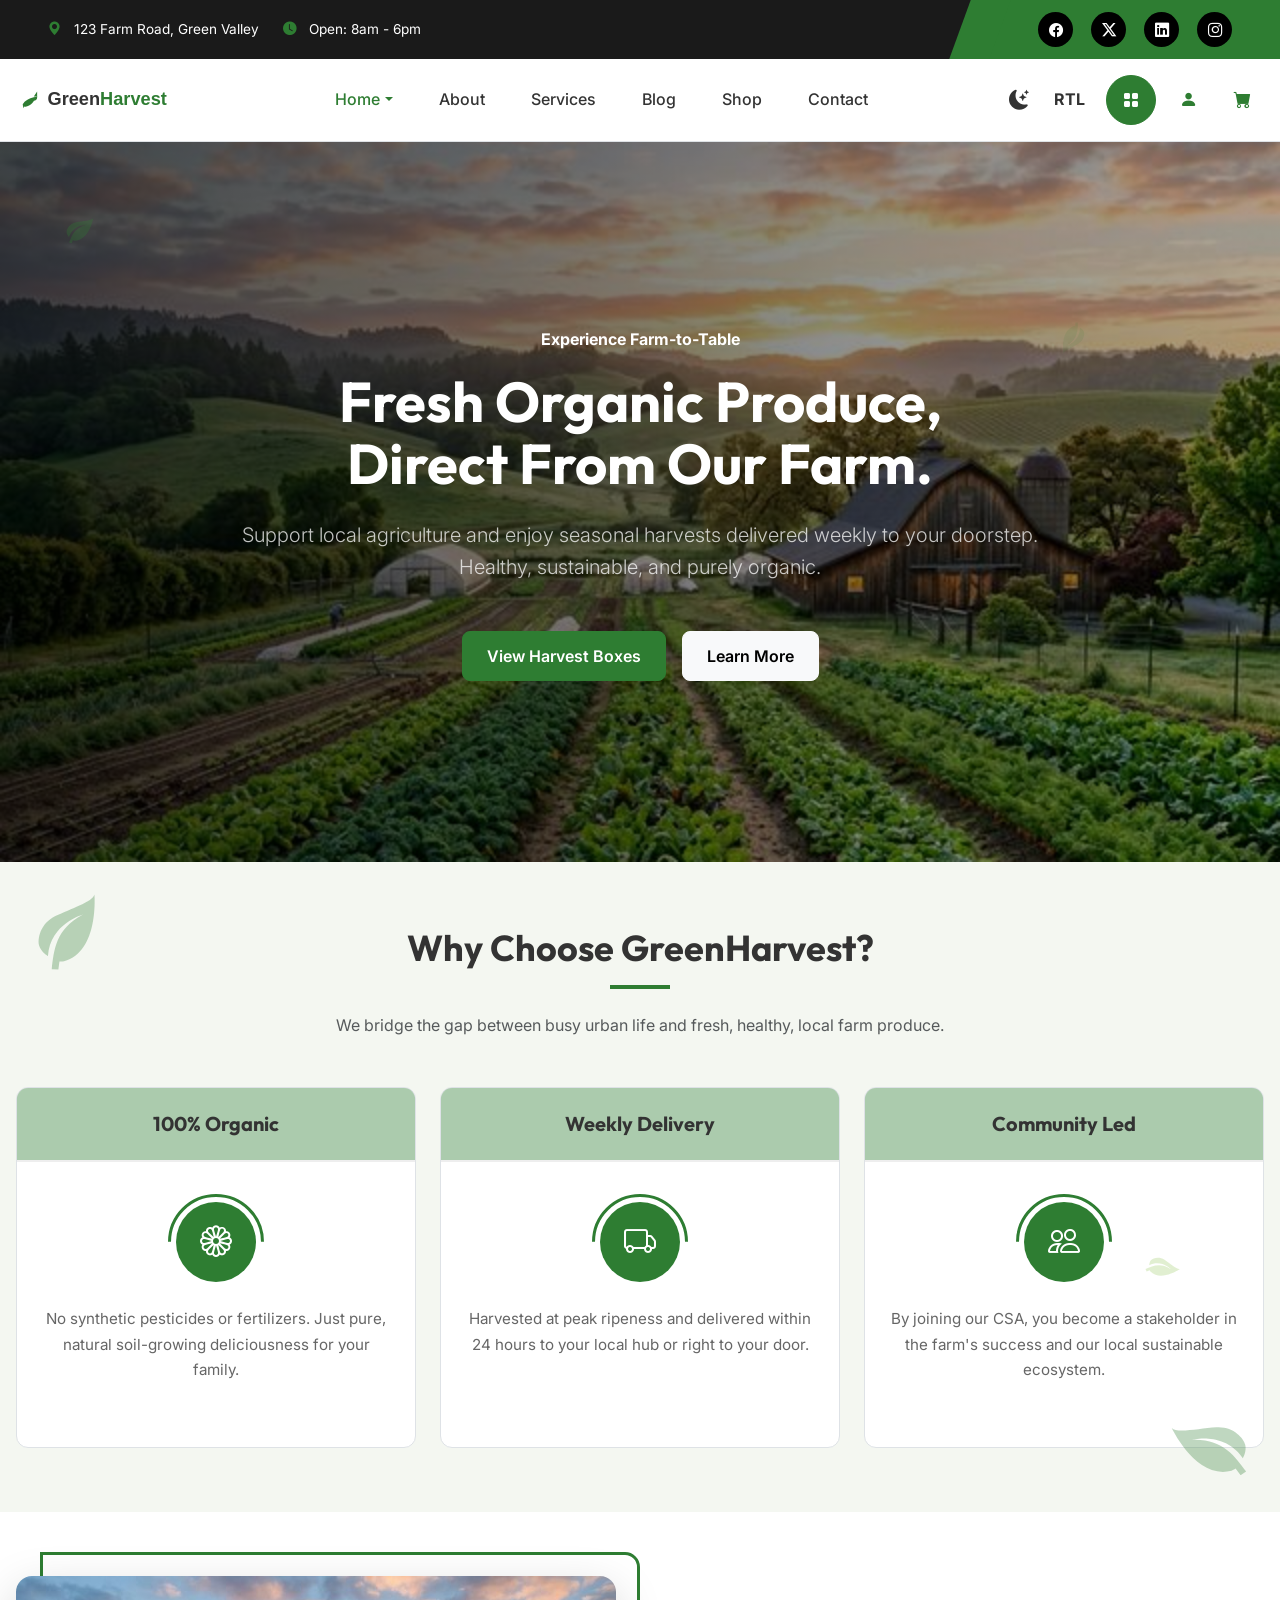
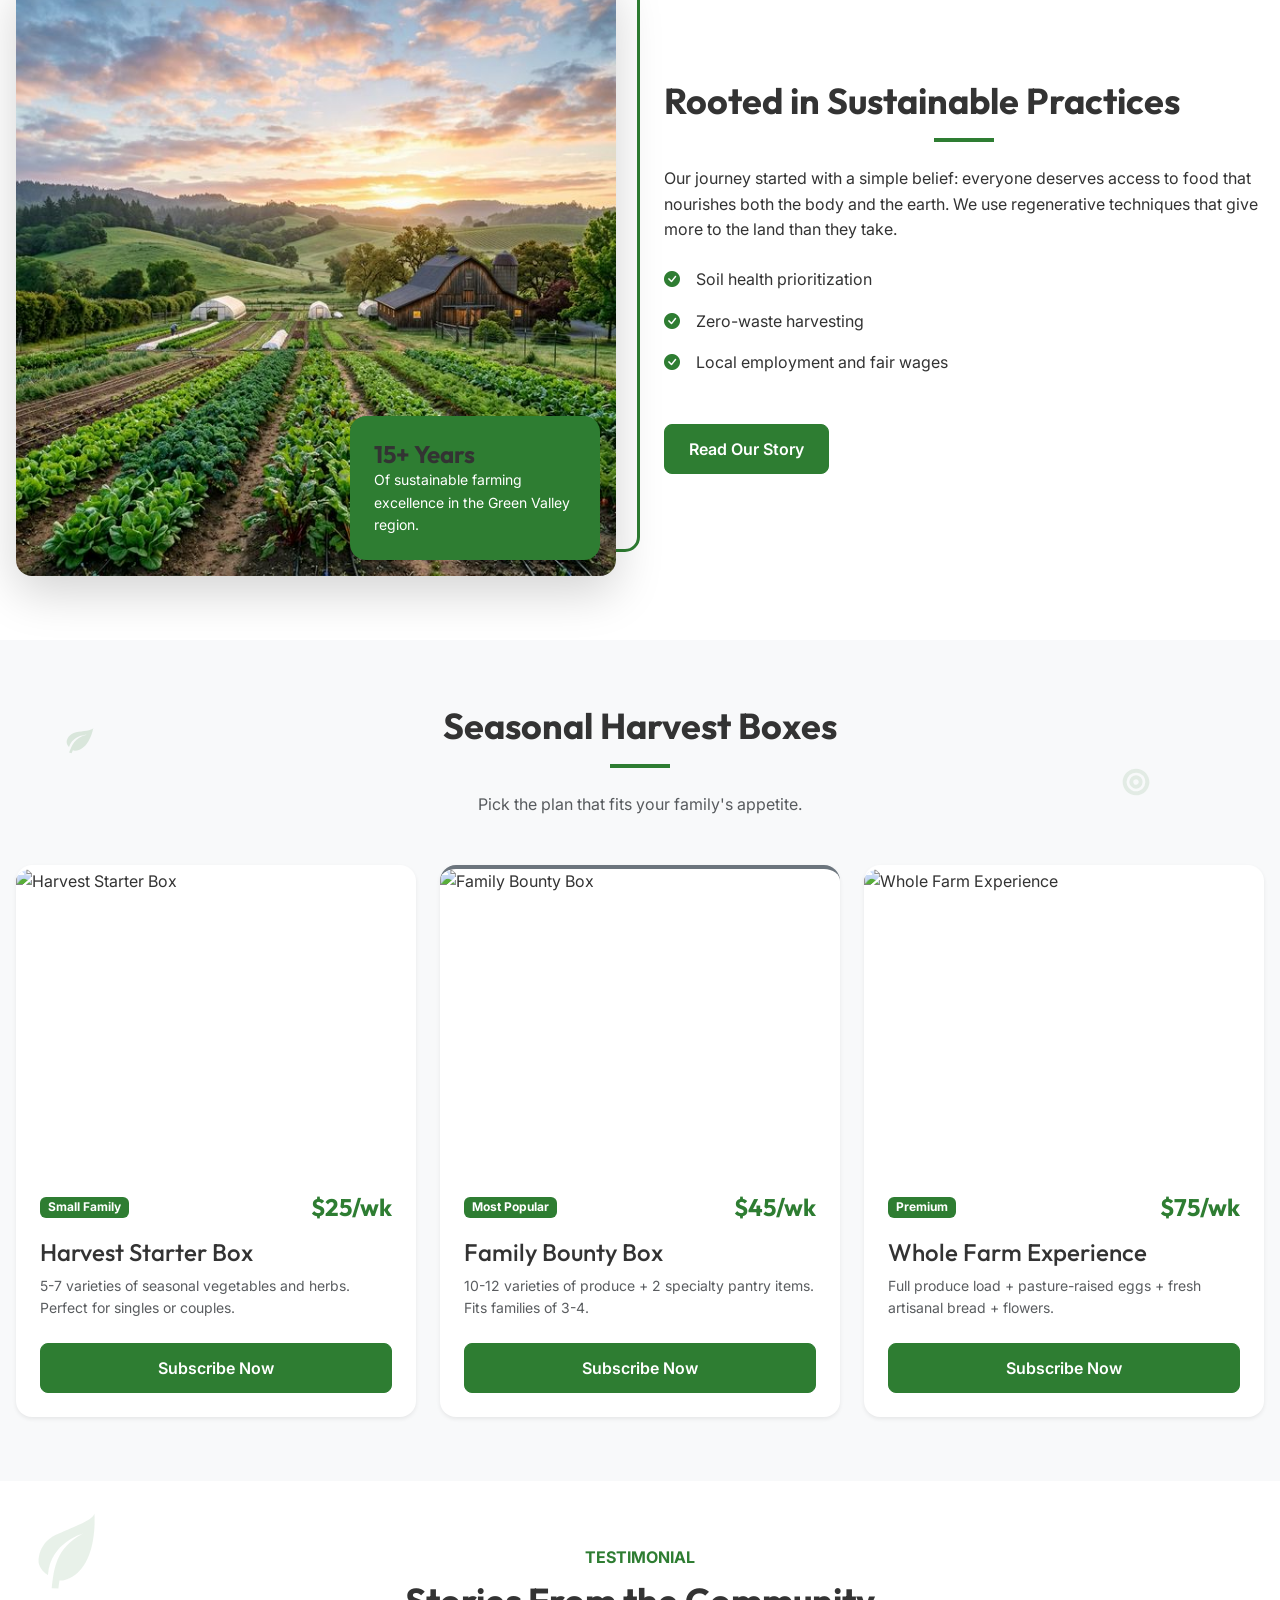
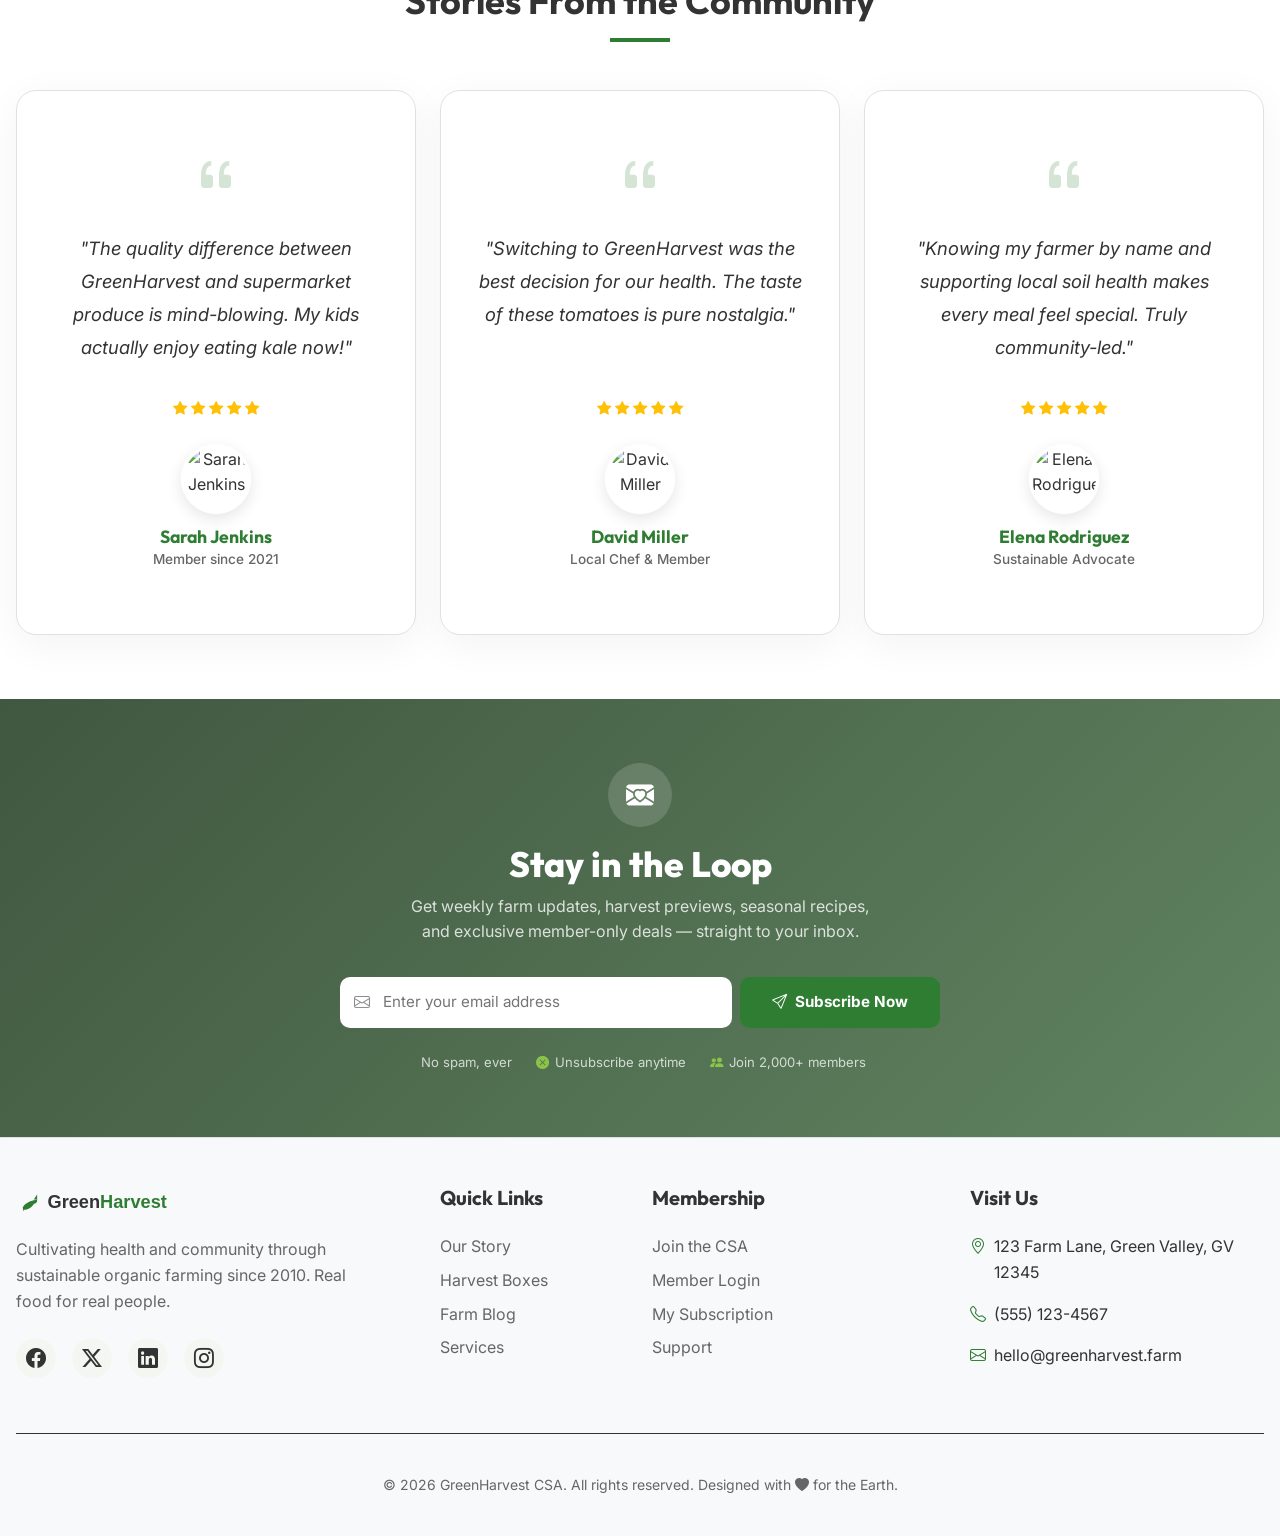
==== commit c1e4b052: "dashborad and rtl" ====
--- a/index.html
+++ b/index.html
@@ -84,6 +84,7 @@
                         <i class="bi bi-sun-fill"></i>
                         <i class="bi bi-moon-stars-fill"></i>
                     </button>
+<button class="rtl-toggle-btn d-lg-none" aria-label="Toggle RTL" style="margin: 0;">RTL</button>
                     <button class="navbar-toggler border-0 text-white p-0" type="button" data-bs-toggle="offcanvas"
                         data-bs-target="#mobileNav">
                         <i class="bi bi-list fs-1 text-primary"></i>
@@ -112,6 +113,7 @@
                             <i class="bi bi-sun-fill"></i>
                             <i class="bi bi-moon-stars-fill"></i>
                         </button>
+<button class="rtl-toggle-btn d-none d-lg-block" aria-label="Toggle RTL">RTL</button>
                         <a href="dashboard.html"
                             class="btn btn-primary rounded-pill px-3 ms-3 show-on-desktop align-items-center justify-content-center"
                             aria-label="Dashboard"><i class="bi bi-grid-fill"></i></a>
@@ -140,6 +142,9 @@
                             <li class="nav-item"><a class="nav-link" href="shop.html">Shop</a></li>
                             <li class="nav-item"><a class="nav-link" href="contact.html">Contact</a></li>
                             <li class="nav-item mt-3">
+                                <a href="register.html" class="btn btn-outline-primary w-100 rounded-pill">Sign Up</a>
+                            </li>
+                            <li class="nav-item mt-2">
                                 <a href="dashboard.html" class="btn btn-primary w-100 rounded-pill">Dashboard</a>
                             </li>
                         </ul>
--- a/assets/css/style.css
+++ b/assets/css/style.css
@@ -278,14 +278,33 @@
 .offcanvas-body .nav-link {
     font-size: 1.1rem;
     font-weight: 500;
-    padding: 0.75rem 0;
-    border-bottom: 1px solid var(--bg-alt);
+    padding: 1.25rem 0 !important;
+    border-bottom: 1px solid var(--border-color);
     color: var(--text-main);
+    display: flex !important;
+    justify-content: center !important;
+    align-items: center !important;
+    text-align: center !important;
+    width: 100%;
+}
+
+.mobile-nav-offcanvas .offcanvas-body {
+    padding: 2.5rem 2rem;
+    display: flex;
+    flex-direction: column;
+    align-items: center;
+}
+
+.mobile-nav-offcanvas .nav {
+    width: 100% !important;
+    padding-left: 0 !important;
+    margin-left: 0 !important;
+    align-items: center !important;
 }
 
 .offcanvas-body .nav-link:hover {
     color: var(--primary);
-    padding-left: 0.5rem;
+    padding-left: 0 !important; /* Force center on hover too */
 }
 
 .offcanvas-body .nav-link.active {
@@ -860,8 +879,8 @@
     transform: translateY(-5px);
 }
 
-/* Theme Toggle Icon */
-.theme-toggle-btn {
+/* Theme & RTL Toggle Icons */
+.theme-toggle-btn, .rtl-toggle-btn {
     background: none;
     border: none;
     color: var(--text-main);
@@ -875,9 +894,20 @@
     margin-left: 15px;
 }
 
-.theme-toggle-btn:hover {
+[dir="rtl"] .theme-toggle-btn, 
+[dir="rtl"] .rtl-toggle-btn {
+    margin-left: 0;
+    margin-right: 15px;
+}
+
+.theme-toggle-btn:hover, .rtl-toggle-btn:hover {
     color: var(--primary);
     transform: rotate(15deg);
+}
+
+.rtl-toggle-btn {
+    font-size: 1rem;
+    font-weight: 700;
 }
 
 [data-theme="dark"] .bi-sun-fill {
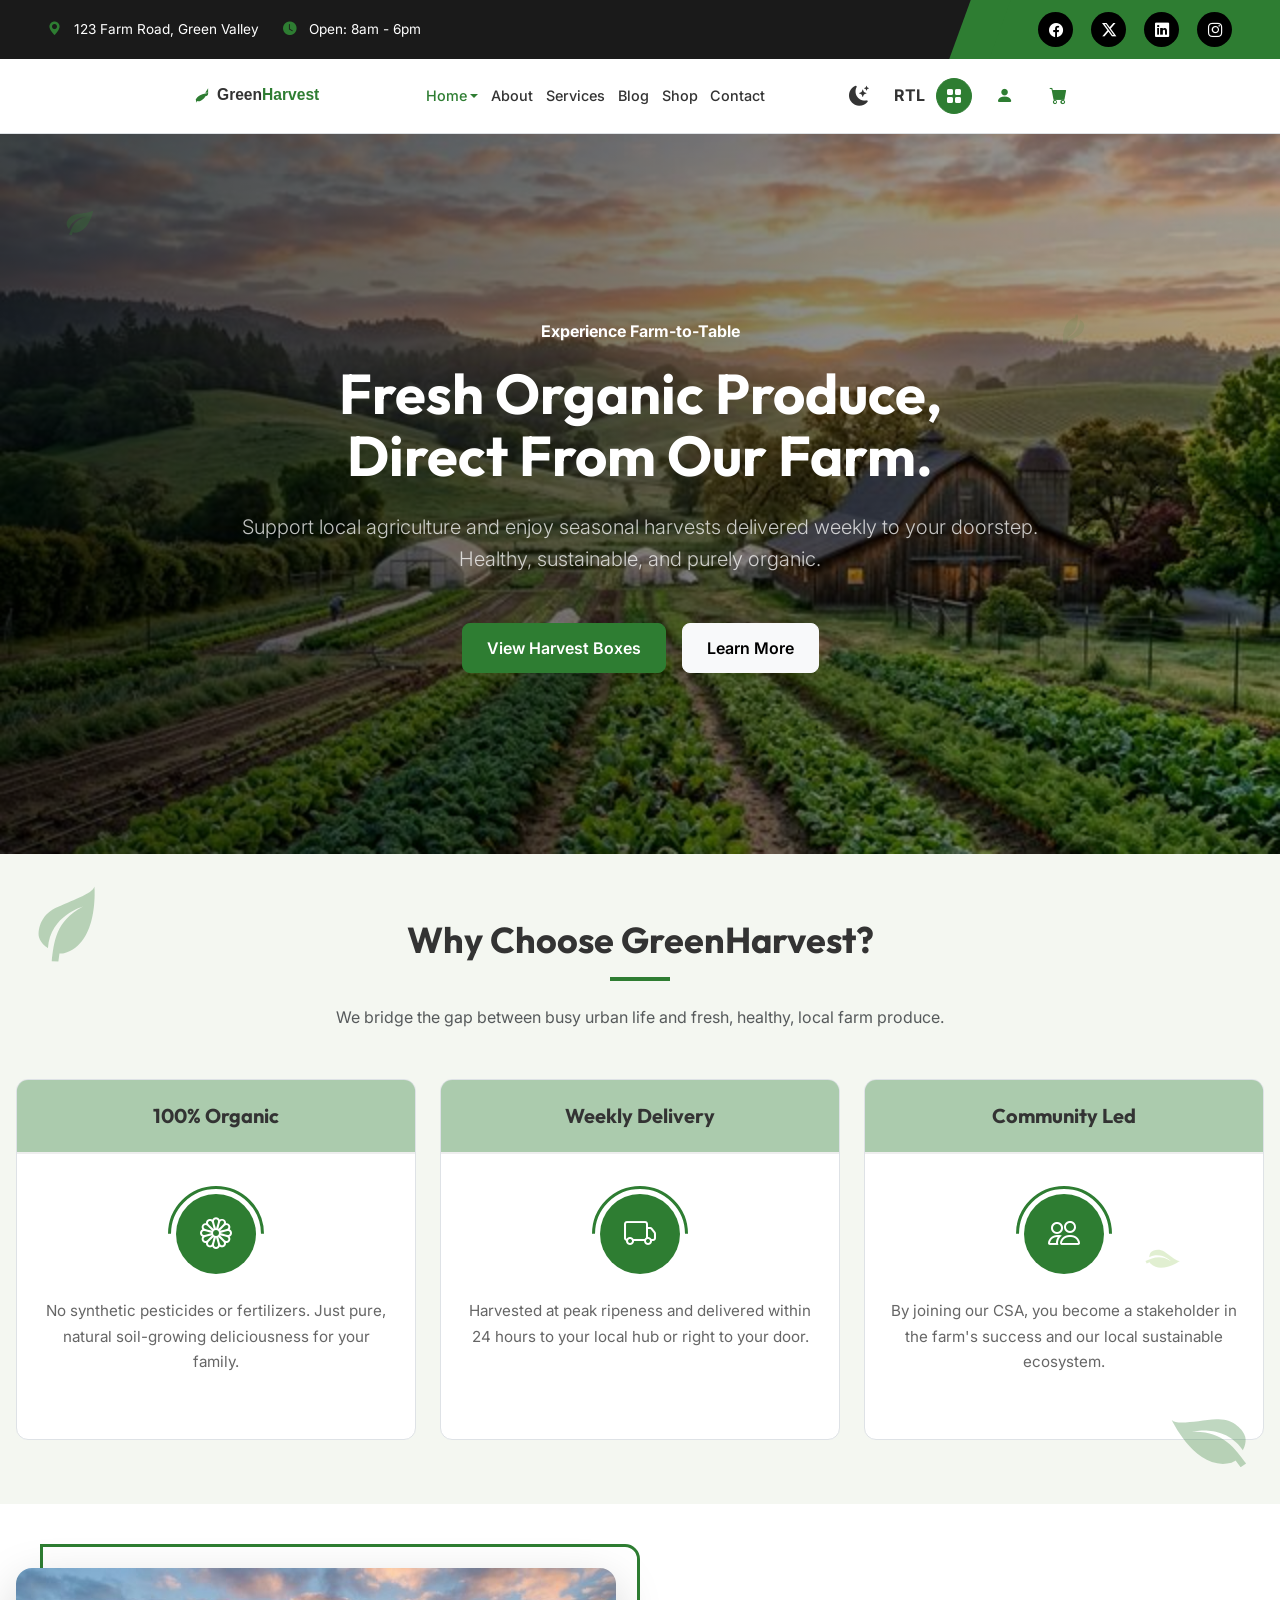
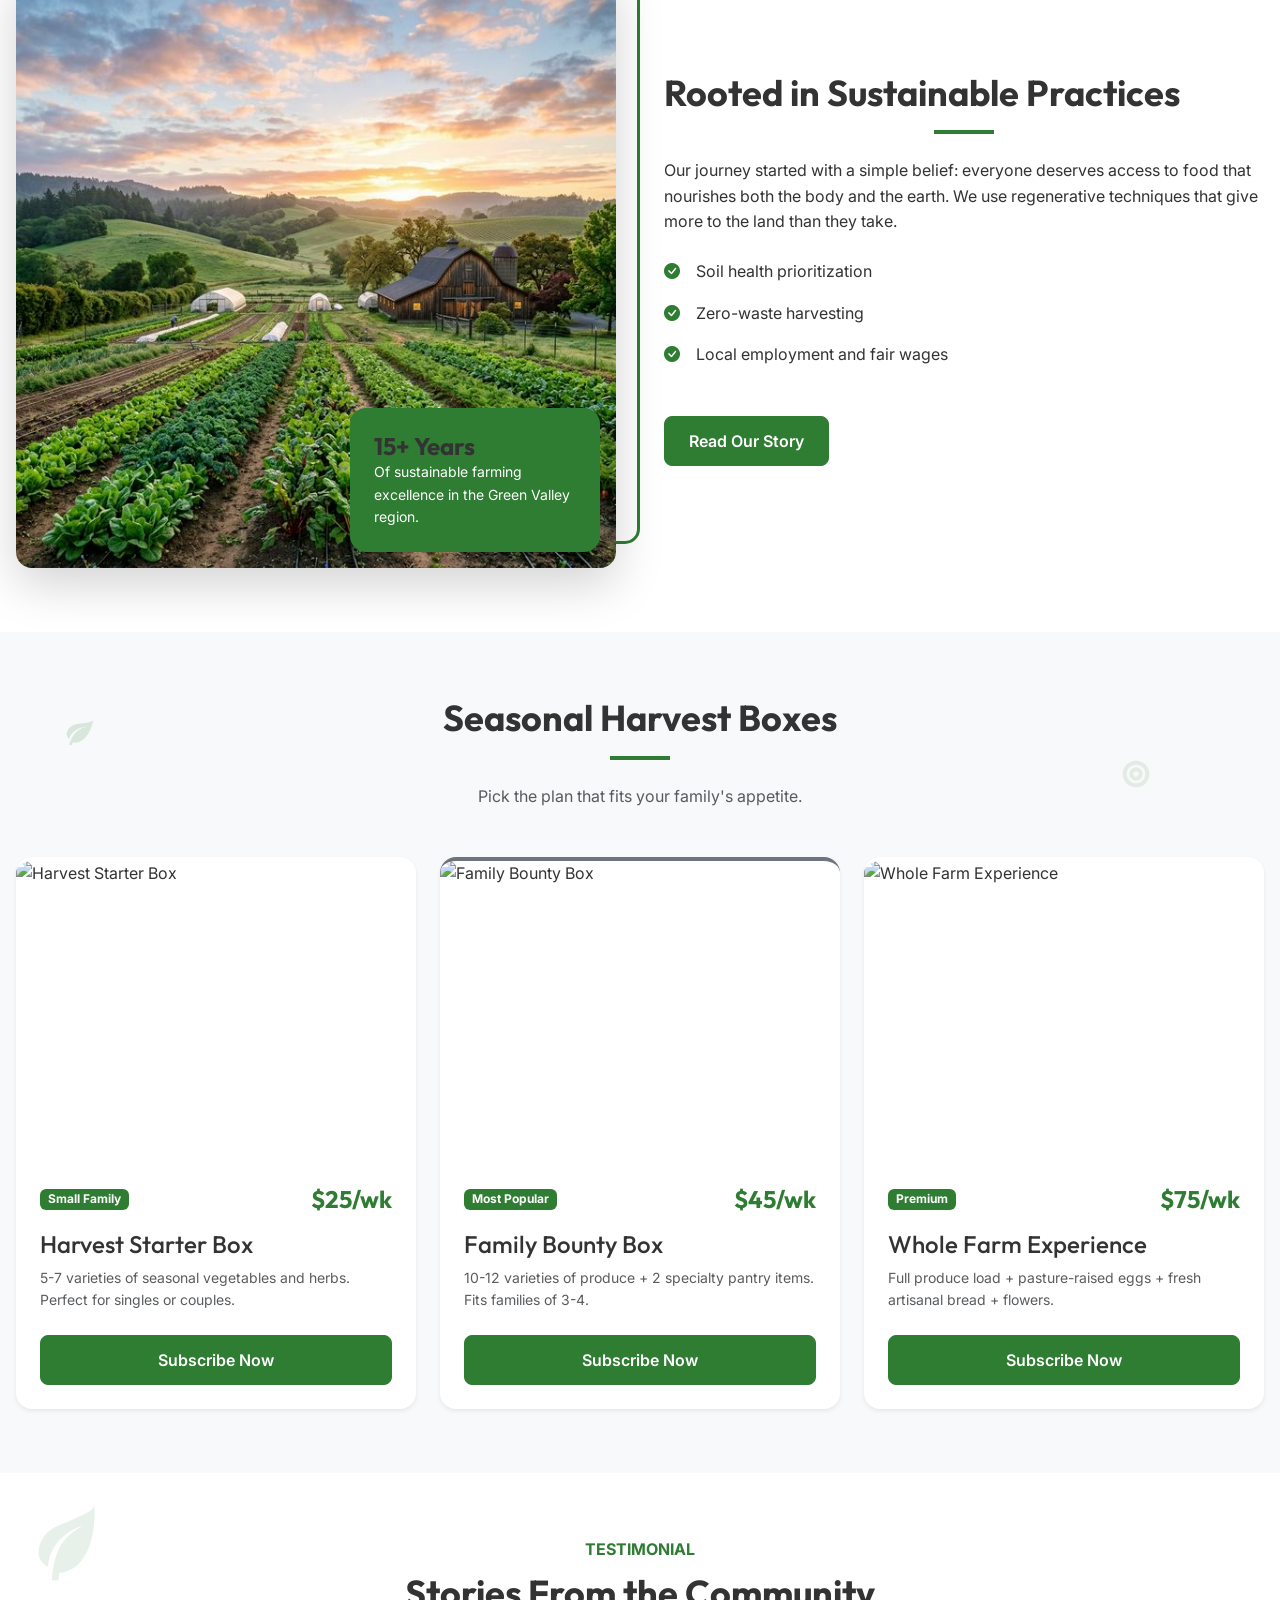
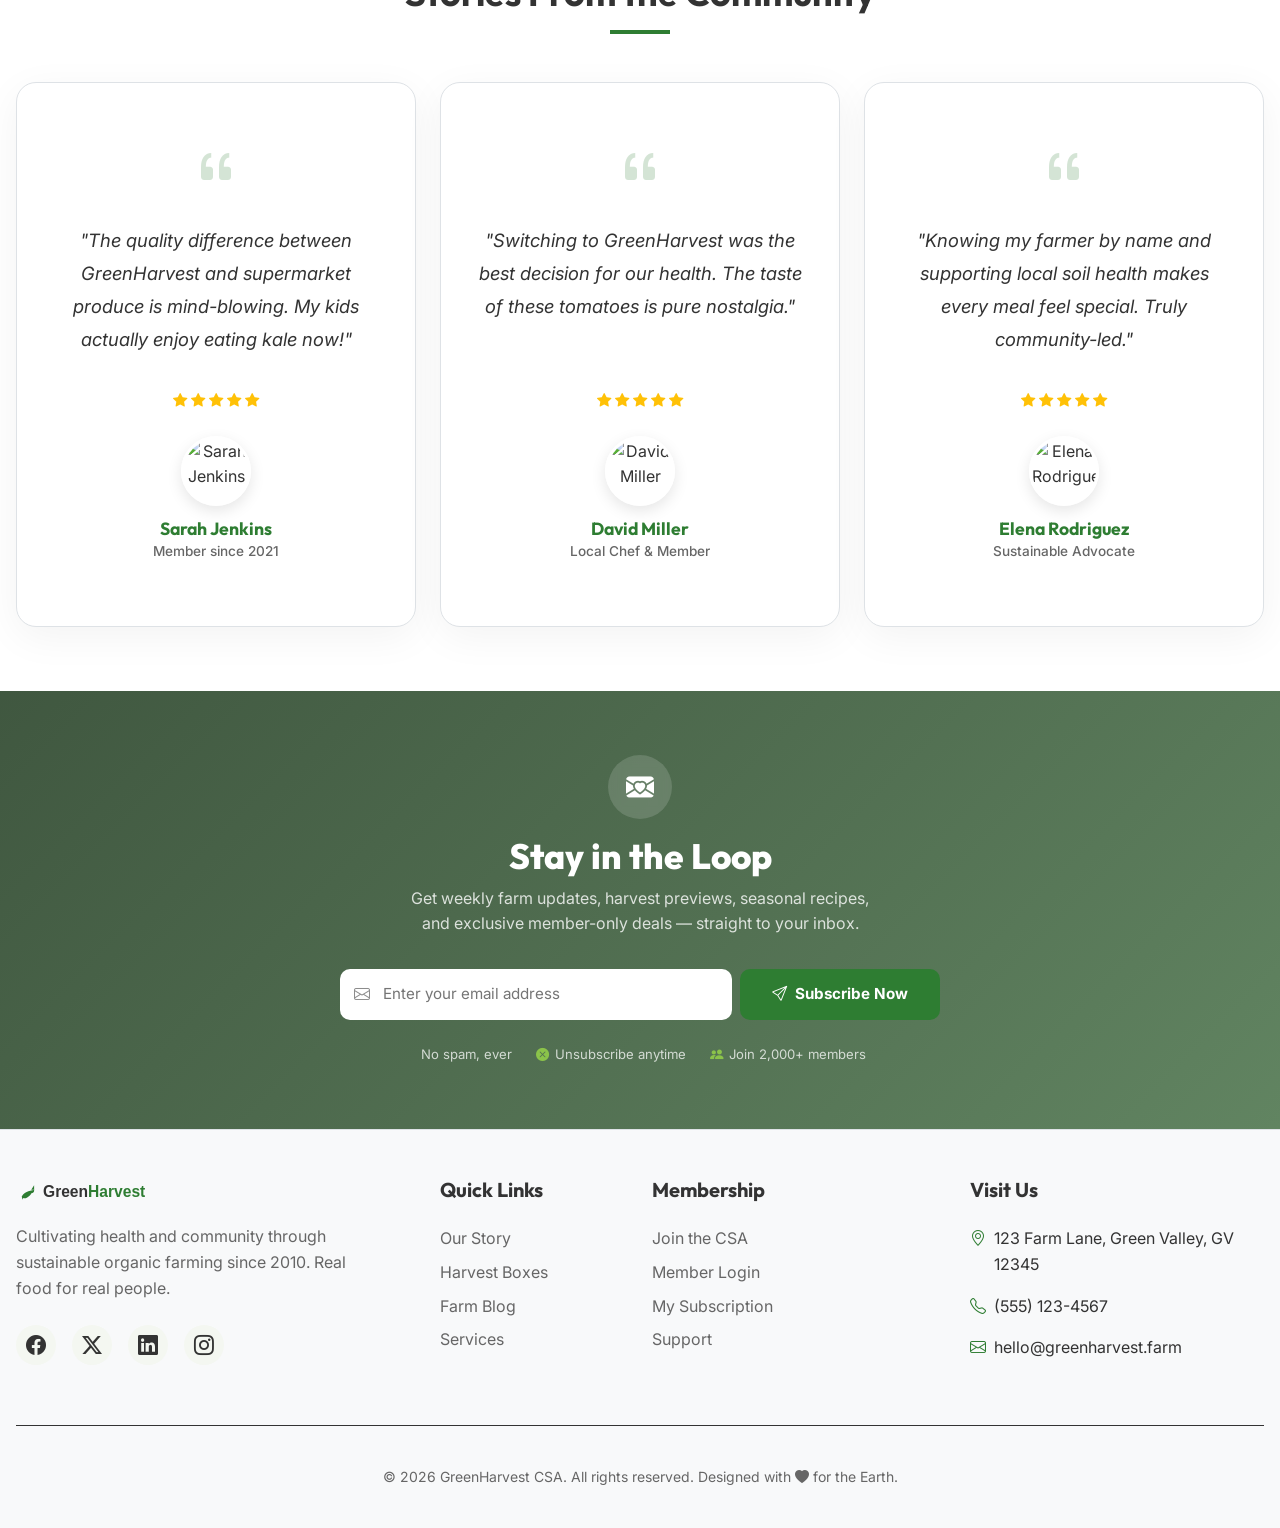
==== commit 139e24ba: "final" ====
--- a/index.html
+++ b/index.html
@@ -21,6 +21,7 @@
 
     <!-- Custom CSS -->
     <link rel="stylesheet" href="assets/css/style.css">
+    <link rel="stylesheet" href="assets/css/rtl.css">
     <link rel="icon" type="image/png" href="assets/images/favicon.png">
 
     <!-- SEO JSON-LD -->
--- a/assets/css/style.css
+++ b/assets/css/style.css
@@ -60,13 +60,13 @@
 [data-theme="dark"] {
     --bg-body: #121212;
     --bg-card: #1e1e1e;
-    --bg-alt: #2c2c2c;
+    --bg-alt: #1a1a1a; /* Darker bg-alt for better contrast in dashboard */
     --text-main: #f8f9fa;
     --text-muted: #adb5bd;
-    --border-color: #444444;
+    --border-color: #333333; /* Subtler border */
     --nav-bg: #121212;
     --footer-bg: #121212;
-    --shadow: 0 .5rem 1rem rgba(0, 0, 0, .5);
+    --shadow: 0 .5rem 1rem rgba(0, 0, 0, 0.5);
 }
 
 /* Global Bootstrap Overrides - Brand Primary */
@@ -133,7 +133,8 @@
 
 [data-theme="dark"] .card-premium.bg-white,
 [data-theme="dark"] .bg-white,
-[data-theme="dark"] .bg-light {
+[data-theme="dark"] .bg-light,
+[data-theme="dark"] .bg-light-alt {
     background-color: var(--bg-card) !important;
     color: var(--text-main) !important;
 }
@@ -144,6 +145,61 @@
 
 [data-theme="dark"] .bg-alt {
     background-color: var(--bg-alt) !important;
+}
+
+/* Dashboard Specific Dark Mode Fixes */
+[data-theme="dark"] .dashboard-header,
+[data-theme="dark"] .sidebar {
+    background-color: var(--bg-card) !important;
+    border-color: var(--border-color) !important;
+}
+
+[data-theme="dark"] .table-light {
+    --bs-table-bg: #222222 !important;
+    --bs-table-color: var(--text-main) !important;
+    border-color: var(--border-color) !important;
+}
+
+[data-theme="dark"] .table {
+    --bs-table-bg: #1e1e1e !important;
+    --bs-table-striped-bg: #252525 !important;
+    --bs-table-active-bg: #2c2c2c !important;
+    --bs-table-hover-bg: #323232 !important;
+    --bs-table-color: var(--text-main) !important;
+    --bs-table-border-color: var(--border-color) !important;
+    color: var(--text-main) !important;
+}
+
+[data-theme="dark"] .table-light {
+    --bs-table-bg: #2c2c2c !important;
+    --bs-table-color: var(--text-main) !important;
+    border-color: var(--border-color) !important;
+}
+
+[data-theme="dark"] .table tr,
+[data-theme="dark"] .table td,
+[data-theme="dark"] .table th {
+    background-color: transparent !important;
+    color: inherit !important;
+}
+
+[data-theme="dark"] .table-hover tbody tr:hover > * {
+    background-color: rgba(255, 255, 255, 0.08) !important;
+}
+
+[data-theme="dark"] .bg-light-primary {
+    background-color: rgba(46, 125, 50, 0.15) !important;
+    border-color: var(--primary) !important;
+}
+
+[data-theme="dark"] .offcanvas {
+    background-color: var(--bg-body) !important;
+    color: var(--text-main) !important;
+}
+
+/* Ensure all links in dark mode are readable */
+[data-theme="dark"] a:not(.btn):not(.nav-link) {
+    color: #8bc34a;
 }
 
 [data-theme="dark"] .text-dark {
@@ -332,11 +388,6 @@
 }
 
 
-
-/* RTL Support */
-[dir="rtl"] {
-    text-align: right;
-}
 
 /* 2. Reset & Base */
 * {
@@ -631,9 +682,10 @@
     z-index: -1;
 }
 
+
 .top-bar-right a {
     color: #fff;
-    margin-left: 18px;
+    margin-inline-start: 18px; /* Use logical property */
     font-size: 0.9rem;
     position: relative;
     display: inline-block;
@@ -679,7 +731,51 @@
 
 .navbar-custom .nav-link i.bi-chevron-down {
     font-size: 0.7rem;
-    margin-left: 5px;
+    margin-inline-start: 5px;
+}
+
+/* Navbar Responsiveness for 1024px - 1280px */
+@media (min-width: 992px) and (max-width: 1280px) {
+    .navbar-custom .nav-link {
+        padding: 0.5rem 6px !important;
+        font-size: 0.9rem;
+    }
+    .navbar-nav .nav-item.mx-2 {
+        margin-left: 0.15rem !important;
+        margin-right: 0.15rem !important;
+    }
+    .nav-icon-circle {
+        margin-inline-start: 6px;
+        width: 36px;
+        height: 36px;
+        font-size: 1rem;
+    }
+    .theme-toggle-btn, .rtl-toggle-btn {
+        margin-inline-start: 4px;
+        font-size: 1rem;
+    }
+    .navbar-custom .btn-primary.show-on-desktop {
+        margin-inline-start: 6px !important;
+        padding-left: 10px !important;
+        padding-right: 10px !important;
+        width: 36px;
+        height: 36px;
+        padding: 0 !important;
+    }
+    .navbar-brand .brand-logo {
+        height: 30px;
+    }
+    .navbar-custom .container {
+        max-width: 940px !important;
+        padding-left: 20px !important;
+        padding-right: 20px !important;
+    }
+    .nav-icon-circle:last-child {
+        margin-inline-end: 10px;
+    }
+    .navbar-nav .nav-link {
+        padding: 0.5rem 4px !important;
+    }
 }
 
 /* Dropdown Hover Animation */
@@ -718,7 +814,7 @@
     color: var(--primary);
     font-size: 1.1rem;
     transition: var(--transition);
-    margin-left: 12px;
+    margin-inline-start: 12px;
 }
 
 .nav-icon-circle:hover {
@@ -798,6 +894,10 @@
 /* Utilities */
 .text-primary {
     color: var(--primary) !important;
+}
+
+.bg-light-primary {
+    background-color: rgba(46, 125, 50, 0.1) !important;
 }
 
 .text-secondary {
@@ -894,11 +994,6 @@
     margin-left: 15px;
 }
 
-[dir="rtl"] .theme-toggle-btn, 
-[dir="rtl"] .rtl-toggle-btn {
-    margin-left: 0;
-    margin-right: 15px;
-}
 
 .theme-toggle-btn:hover, .rtl-toggle-btn:hover {
     color: var(--primary);
--- a/assets/css/rtl.css
+++ b/assets/css/rtl.css
@@ -0,0 +1,70 @@
+/* 
+   LOCAL FARM & CSA WEBSITE - RTL STYLES
+   Extracting RTL-specific overrides to keep style.css clean.
+*/
+
+[dir="rtl"] {
+    text-align: right;
+}
+
+[dir="rtl"] .me-1, [dir="rtl"] .me-2, [dir="rtl"] .me-3, [dir="rtl"] .me-4 { margin-right: 0 !important; }
+[dir="rtl"] .ms-1, [dir="rtl"] .ms-2, [dir="rtl"] .ms-3, [dir="rtl"] .ms-4 { margin-left: 0 !important; }
+
+/* Custom RTL Spacing Fixes */
+[dir="rtl"] .me-1 { margin-left: .25rem !important; }
+[dir="rtl"] .me-2 { margin-left: .5rem !important; }
+[dir="rtl"] .me-3 { margin-left: 1rem !important; }
+[dir="rtl"] .me-4 { margin-left: 1.5rem !important; }
+
+[dir="rtl"] .ms-1 { margin-right: .25rem !important; }
+[dir="rtl"] .ms-2 { margin-right: .5rem !important; }
+[dir="rtl"] .ms-3 { margin-right: 1rem !important; }
+[dir="rtl"] .ms-4 { margin-right: 1.5rem !important; }
+
+/* Top Bar RTL */
+[dir="rtl"] .top-bar-right::before {
+    left: auto;
+    right: -20px;
+    transform: skewX(20deg);
+}
+
+/* Toggle Buttons RTL */
+[dir="rtl"] .theme-toggle-btn, 
+[dir="rtl"] .rtl-toggle-btn {
+    margin-left: 0;
+    margin-right: 15px;
+}
+
+/* 404 & Coming Soon Special Positioning */
+.rtl-toggle-fixed {
+    position: fixed;
+    top: 25px;
+    right: 30px;
+    z-index: 9999;
+    background: var(--bg-card);
+    border: 1px solid var(--border-color);
+    border-radius: 12px;
+    padding: 8px 16px;
+    box-shadow: 0 4px 15px rgba(0,0,0,0.1);
+    transition: var(--transition);
+    height: auto;
+    width: auto;
+    display: flex;
+    align-items: center;
+    justify-content: center;
+}
+
+.rtl-toggle-fixed:hover {
+    transform: translateY(-2px);
+    box-shadow: 0 6px 20px rgba(0,0,0,0.15);
+}
+
+[dir="rtl"] .rtl-toggle-fixed {
+    right: auto;
+    left: 30px;
+}
+
+/* Adjustments for fixed toggles in dark mode */
+[data-theme="dark"] .rtl-toggle-fixed {
+    background: #252525;
+}
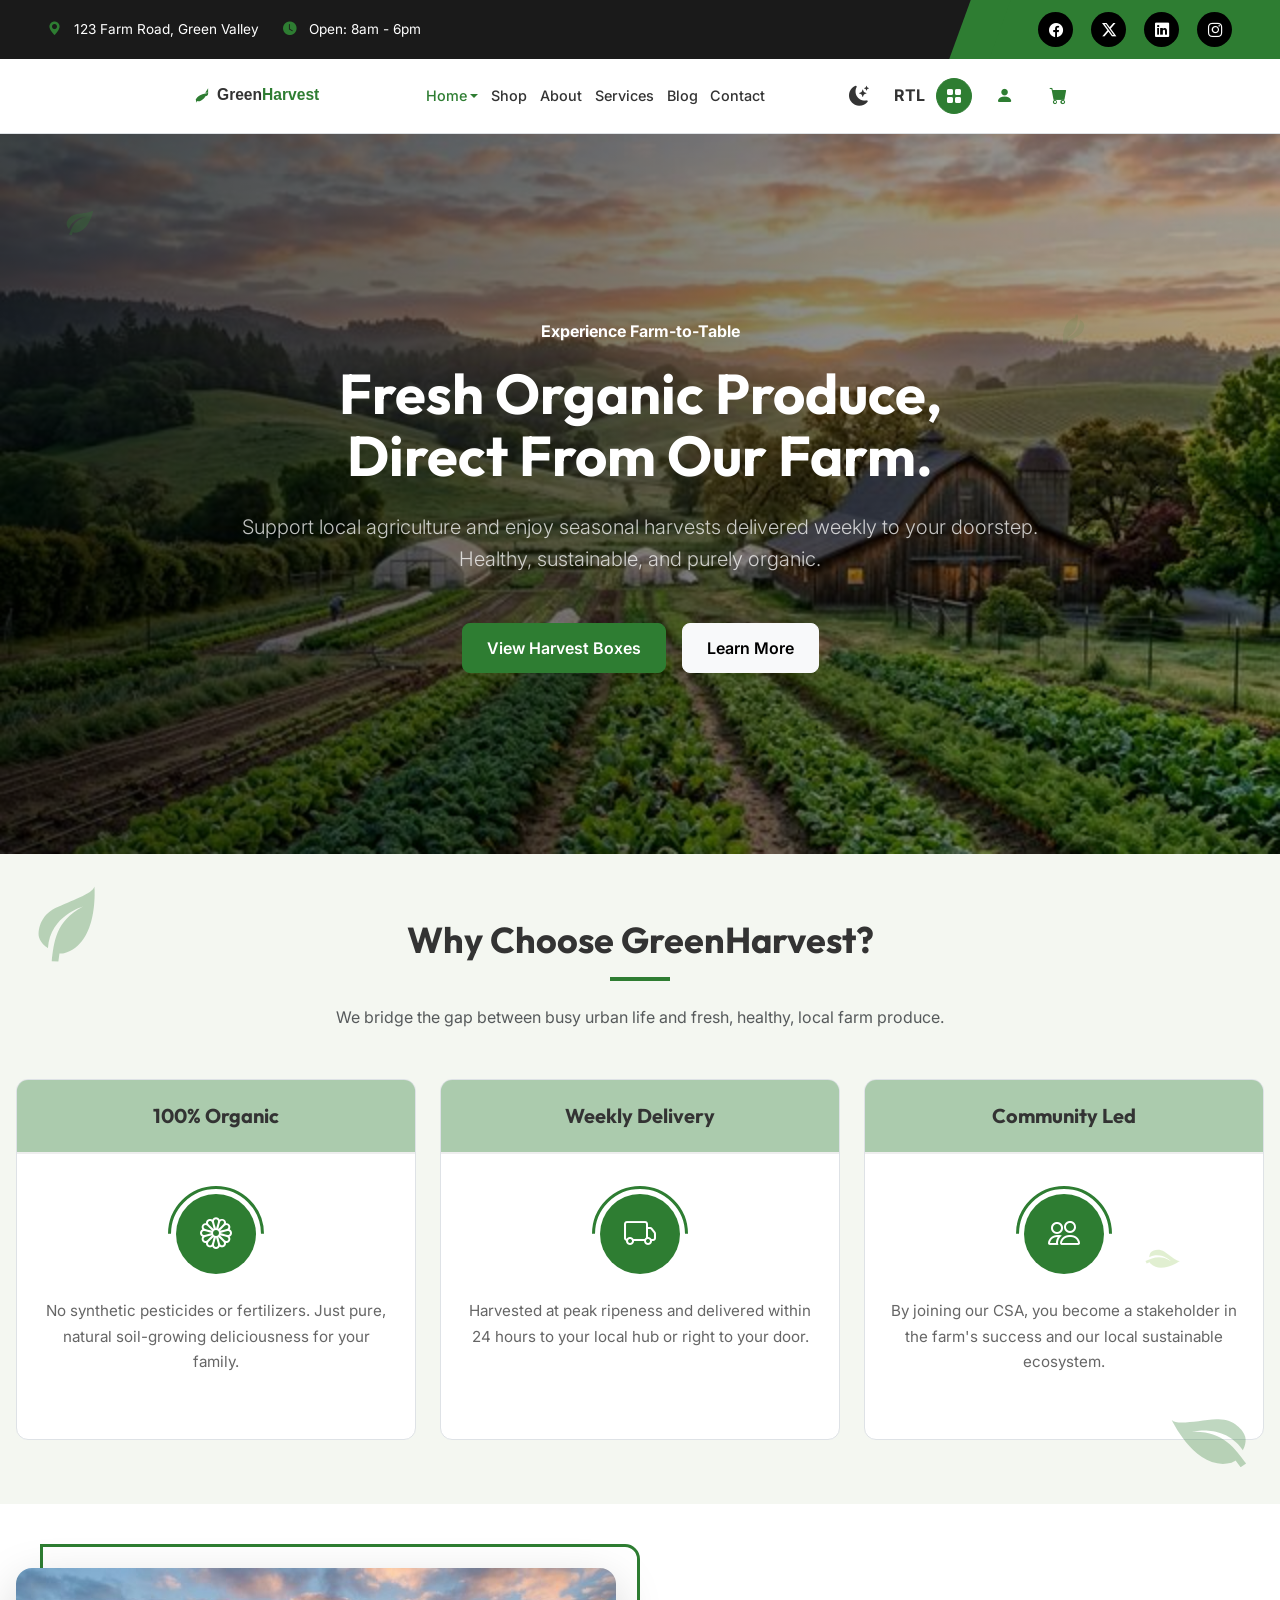
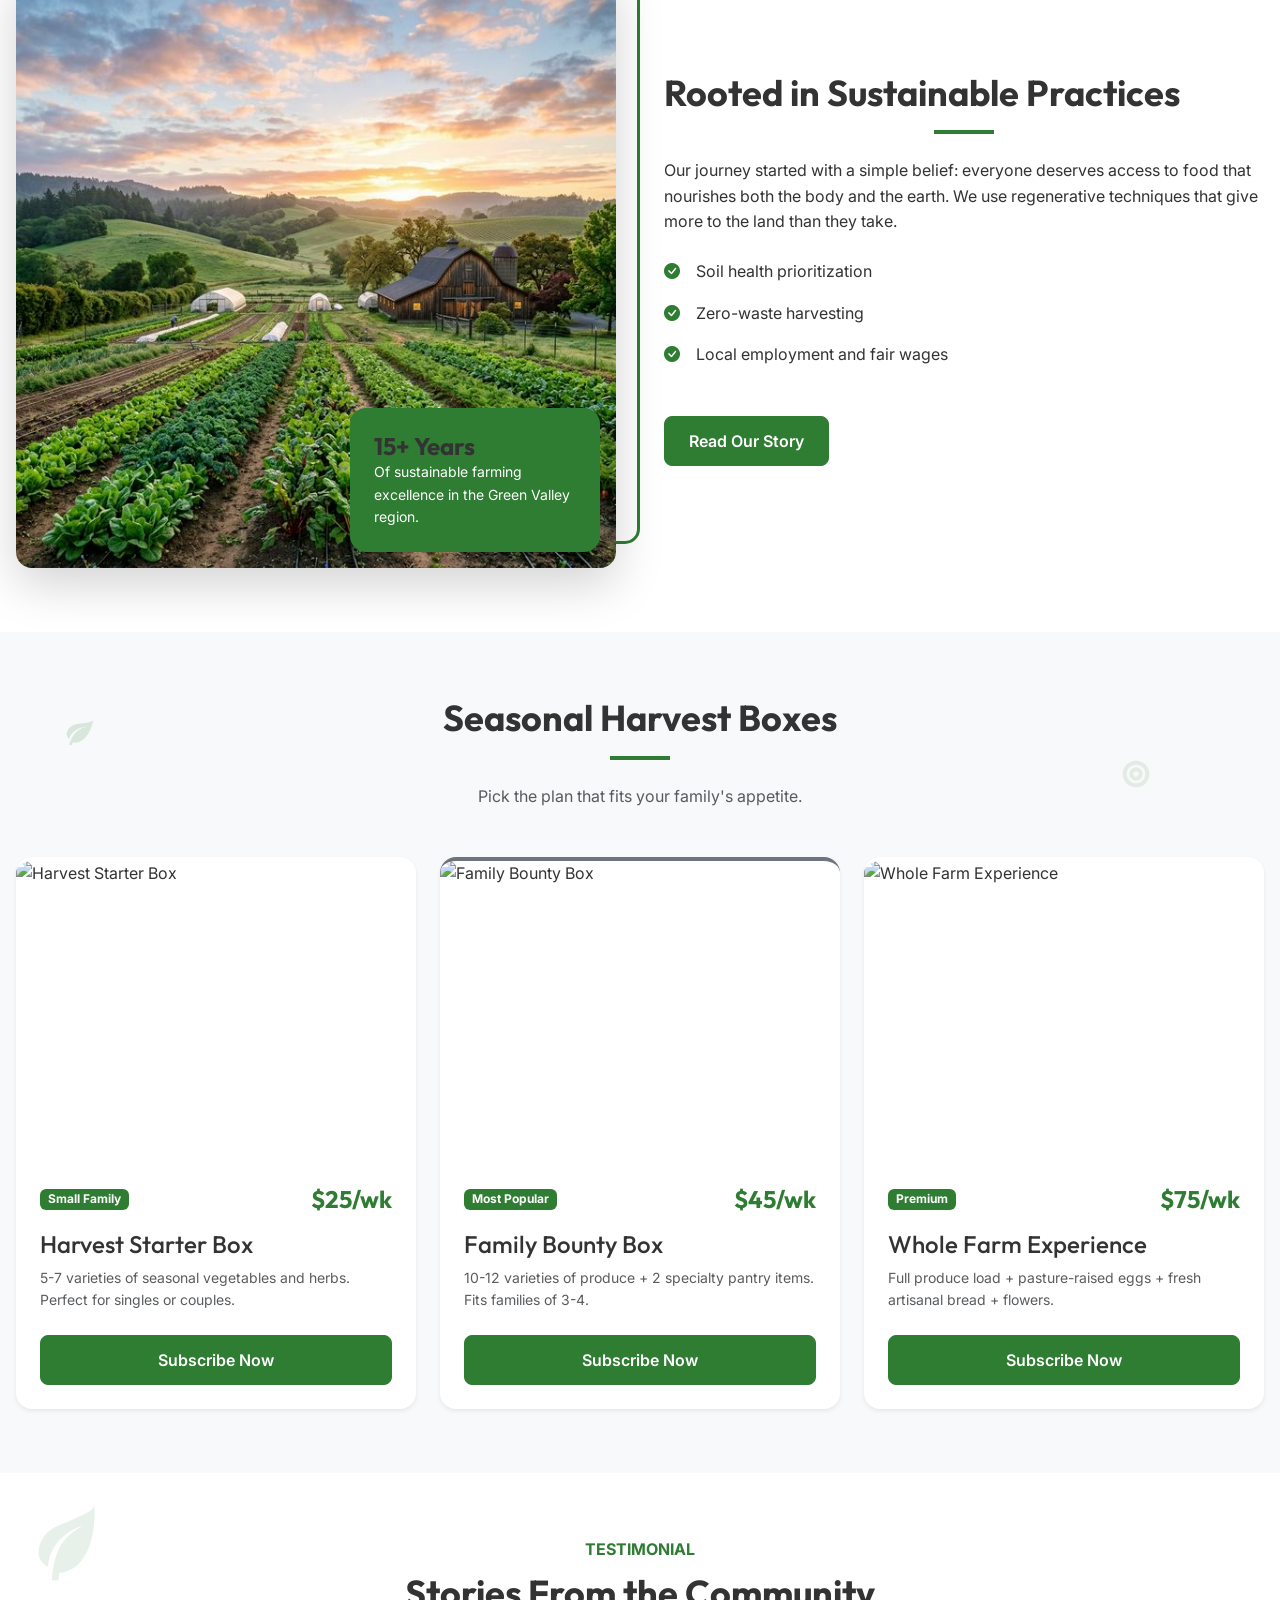
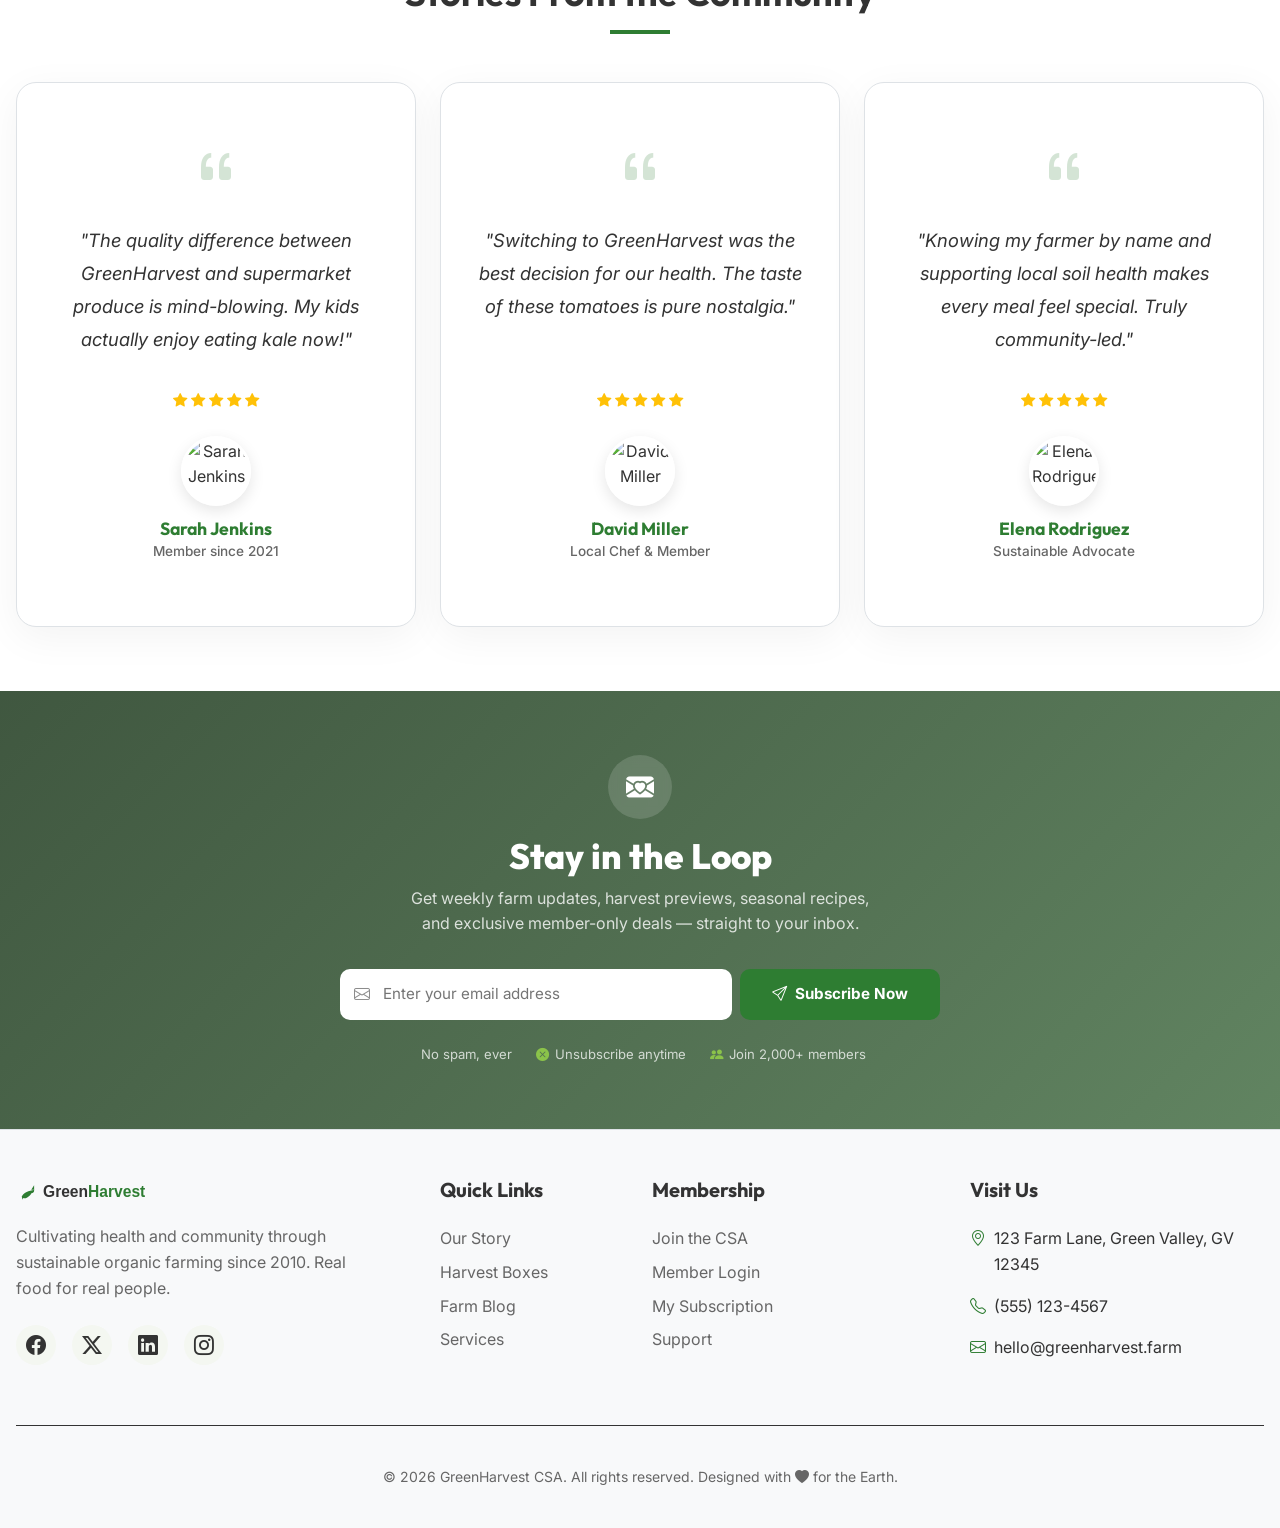
==== commit ca92b279: "final-commit" ====
--- a/index.html
+++ b/index.html
@@ -103,10 +103,10 @@
                                 <li><a class="dropdown-item rounded-3 px-3 py-2 m-1" href="index-2.html">Home 2</a></li>
                             </ul>
                         </li>
+                        <li class="nav-item mx-2"><a class="nav-link" href="shop.html">Shop</a></li>
                         <li class="nav-item mx-2"><a class="nav-link" href="about.html">About</a></li>
                         <li class="nav-item mx-2"><a class="nav-link" href="services.html">Services</a></li>
                         <li class="nav-item mx-2"><a class="nav-link" href="blog.html">Blog</a></li>
-                        <li class="nav-item mx-2"><a class="nav-link" href="shop.html">Shop</a></li>
                         <li class="nav-item mx-2"><a class="nav-link" href="contact.html">Contact</a></li>
                     </ul>
                     <div class="d-flex align-items-center">
@@ -137,10 +137,10 @@
                         <ul class="nav flex-column">
                             <li class="nav-item"><a class="nav-link active" href="index.html">Home 1</a></li>
                             <li class="nav-item"><a class="nav-link" href="index-2.html">Home 2</a></li>
+                            <li class="nav-item"><a class="nav-link" href="shop.html">Shop</a></li>
                             <li class="nav-item"><a class="nav-link" href="about.html">About</a></li>
                             <li class="nav-item"><a class="nav-link" href="services.html">Services</a></li>
                             <li class="nav-item"><a class="nav-link" href="blog.html">Blog</a></li>
-                            <li class="nav-item"><a class="nav-link" href="shop.html">Shop</a></li>
                             <li class="nav-item"><a class="nav-link" href="contact.html">Contact</a></li>
                             <li class="nav-item mt-3">
                                 <a href="register.html" class="btn btn-outline-primary w-100 rounded-pill">Sign Up</a>
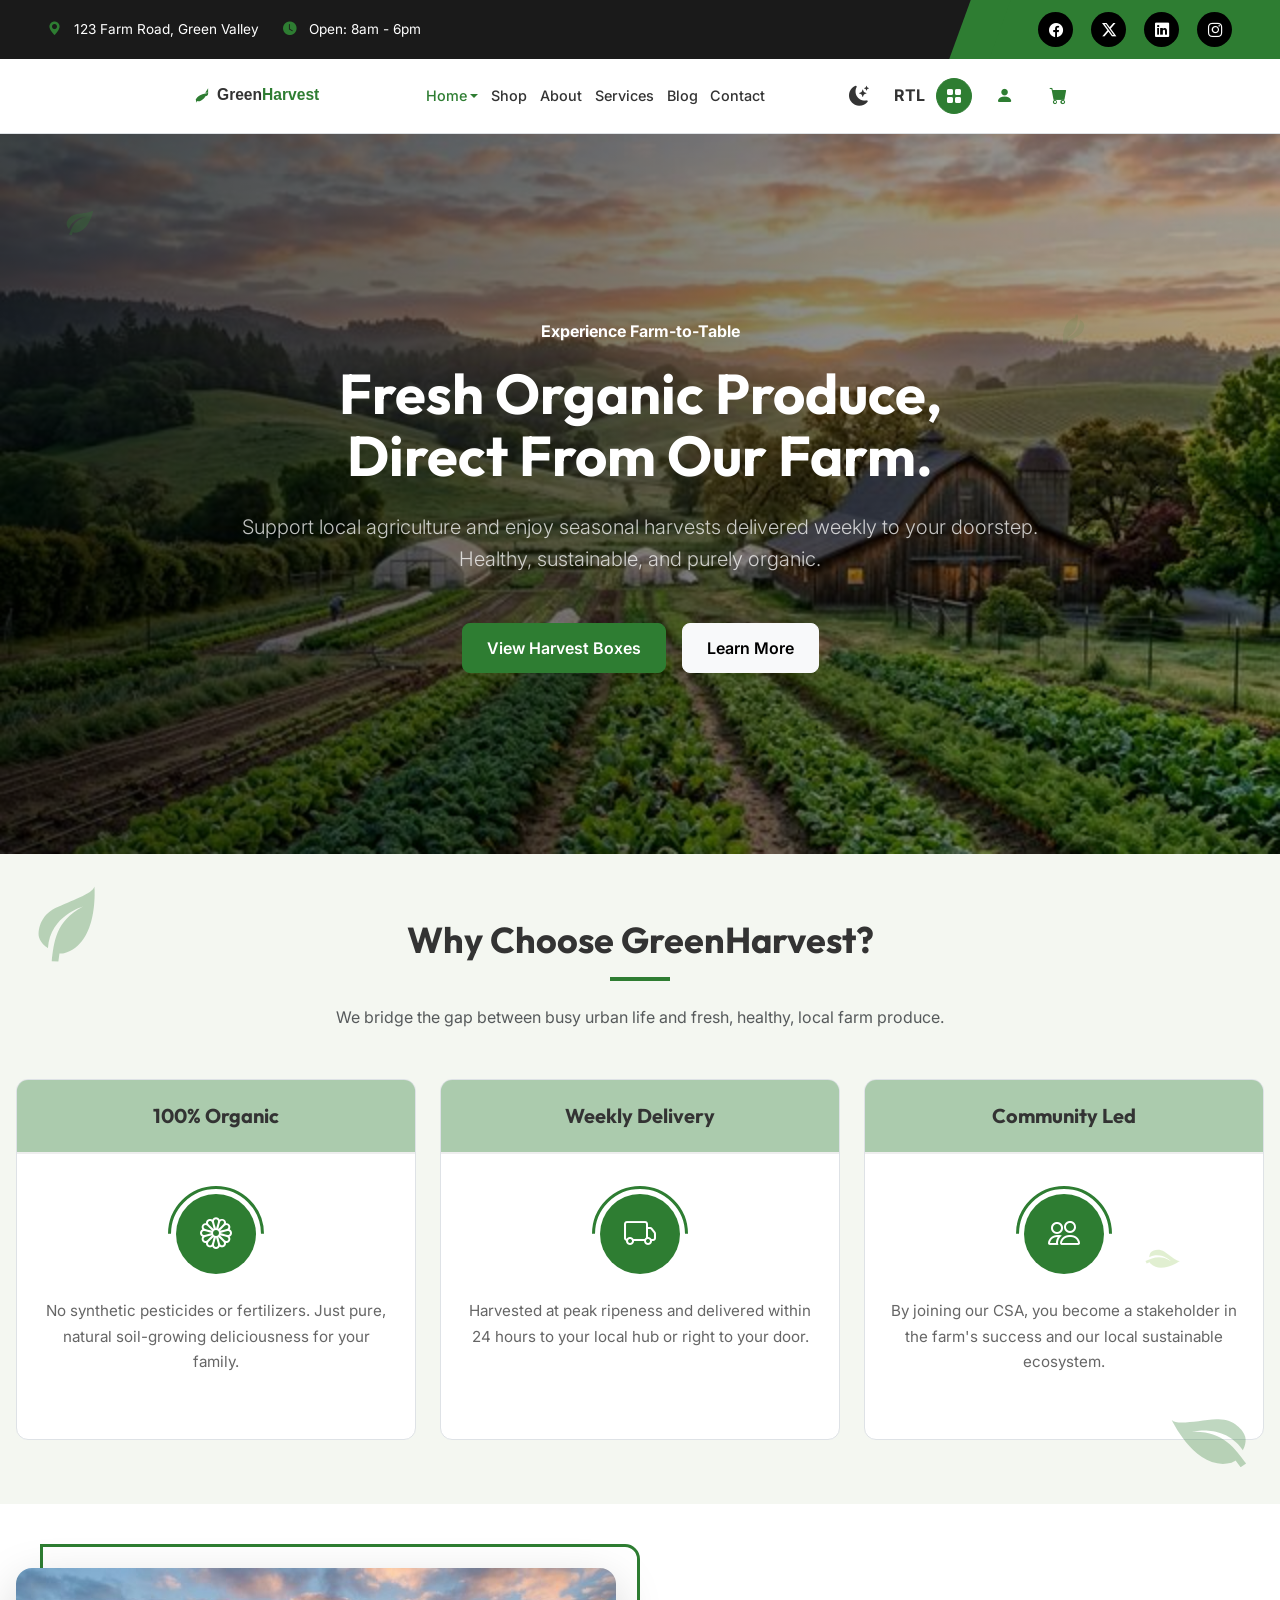
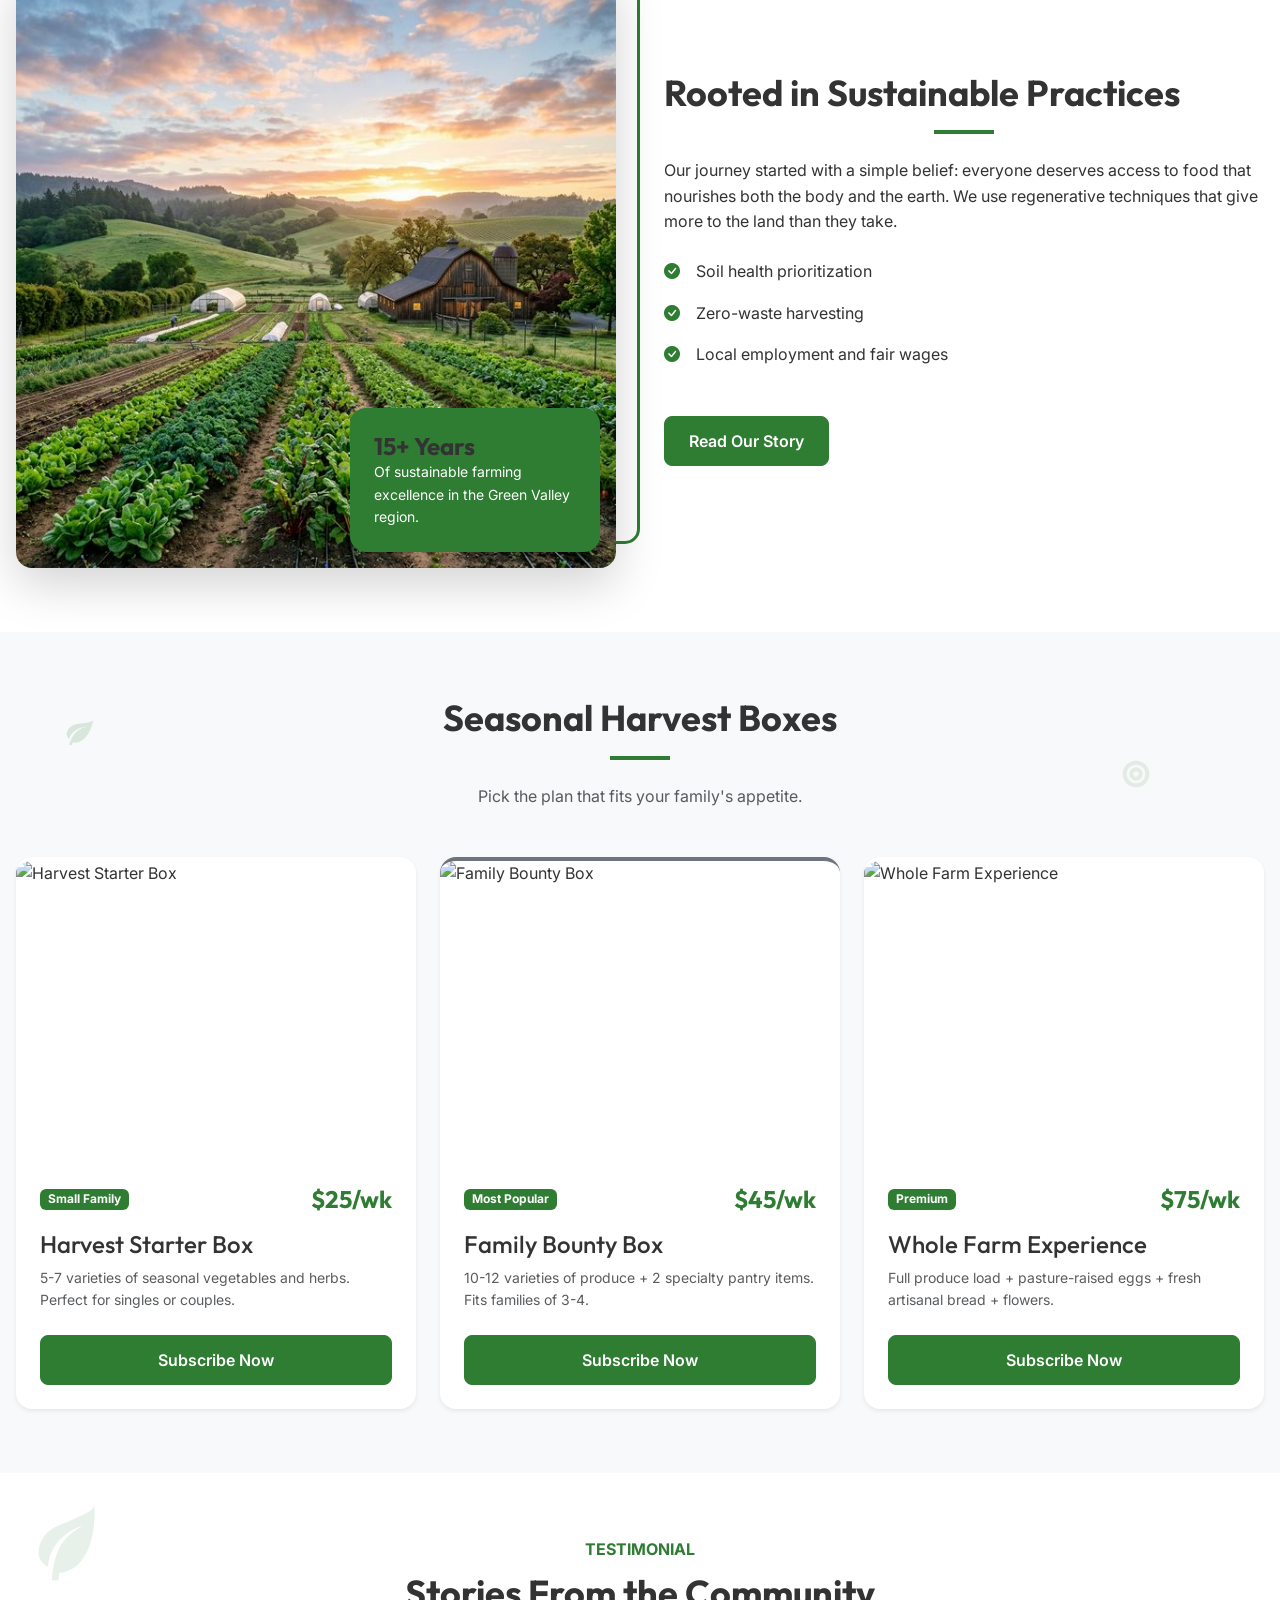
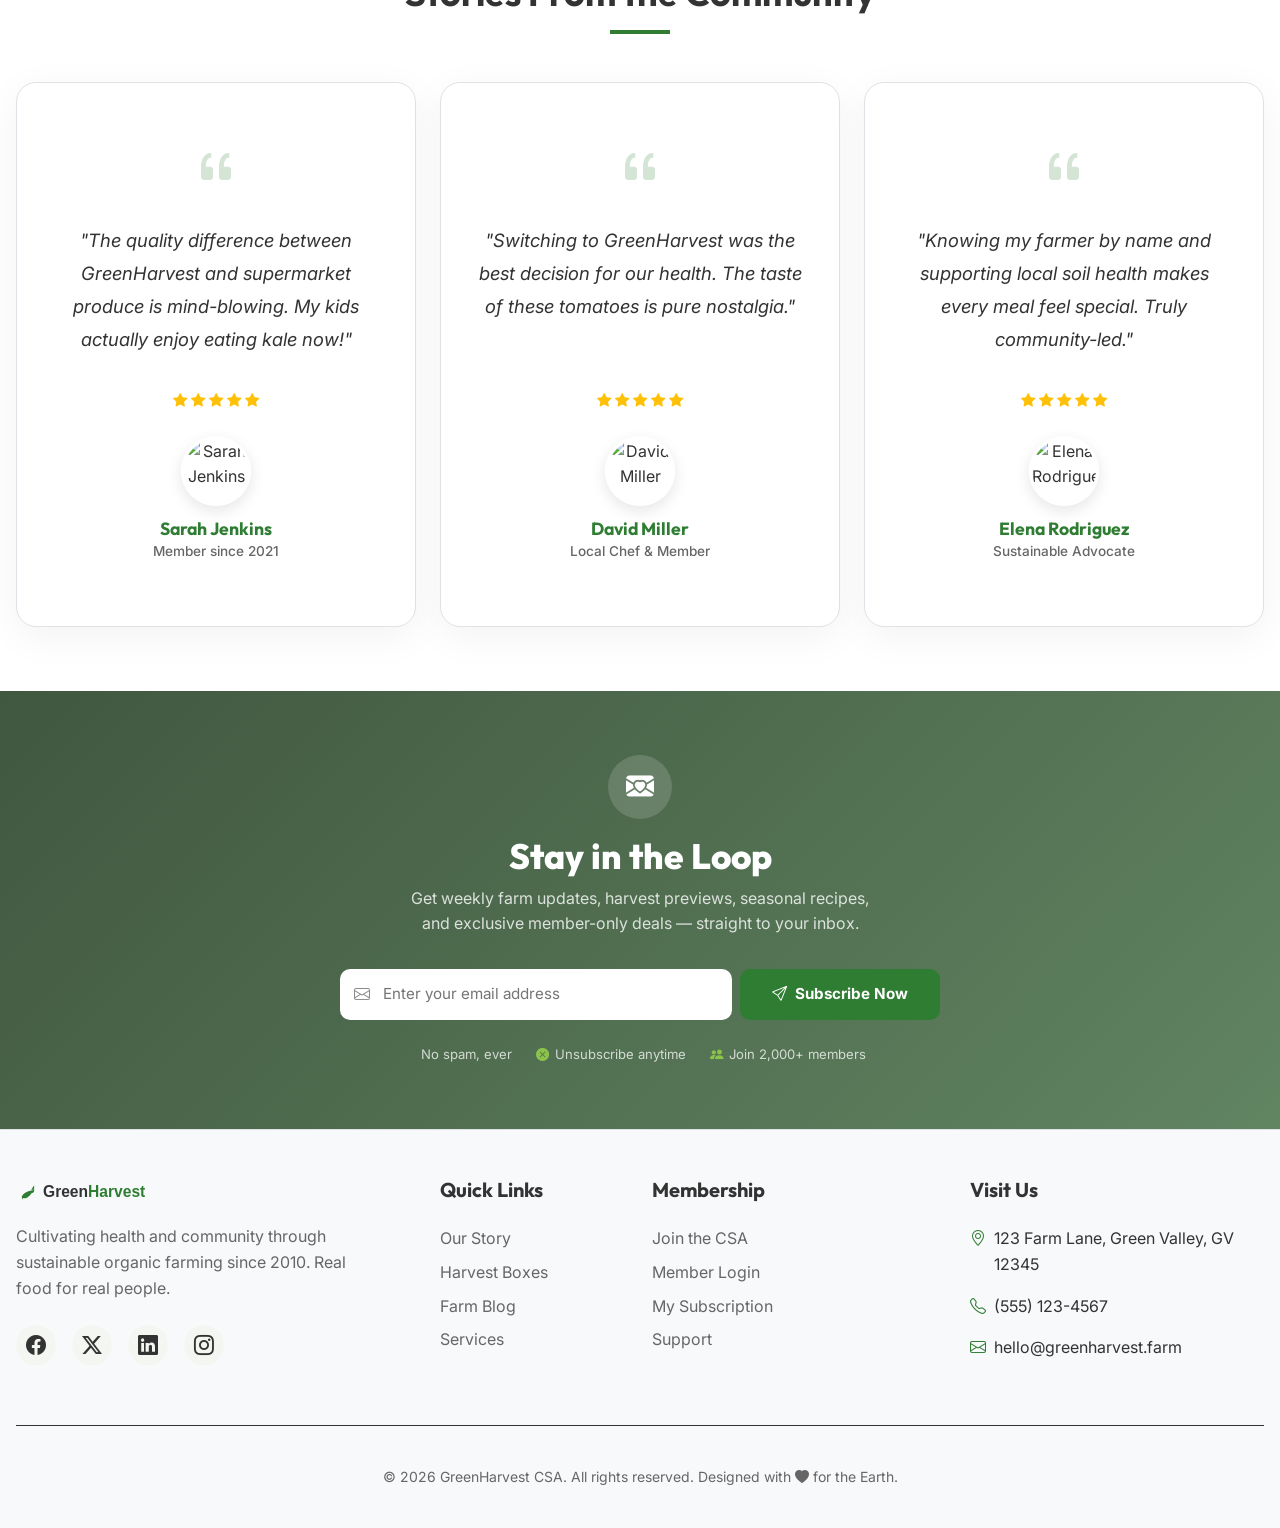
==== commit a9a38d34: "after" ====
--- a/index.html
+++ b/index.html
@@ -81,11 +81,9 @@
                 </a>
 
                 <div class="d-flex align-items-center gap-2">
-                    <button id="theme-toggle-btn" class="theme-toggle-btn d-lg-none" aria-label="Toggle Theme" style="margin: 0;">
-                        <i class="bi bi-sun-fill"></i>
-                        <i class="bi bi-moon-stars-fill"></i>
-                    </button>
-<button class="rtl-toggle-btn d-lg-none" aria-label="Toggle RTL" style="margin: 0;">RTL</button>
+                    <a href="shop.html" class="nav-icon-circle d-lg-none" aria-label="Shopping Cart" style="margin: 0;">
+                        <i class="bi bi-cart-fill"></i>
+                    </a>
                     <button class="navbar-toggler border-0 text-white p-0" type="button" data-bs-toggle="offcanvas"
                         data-bs-target="#mobileNav">
                         <i class="bi bi-list fs-1 text-primary"></i>
@@ -96,7 +94,8 @@
                 <div class="collapse navbar-collapse" id="mainNav">
                     <ul class="navbar-nav mx-auto mb-2 mb-lg-0 align-items-center">
                         <li class="nav-item dropdown mx-2 border-0 click-triggered">
-                            <a class="nav-link active dropdown-toggle" href="#" id="homeDropdown" role="button" data-bs-toggle="dropdown" aria-haspopup="true" aria-expanded="false">Home</a>
+                            <a class="nav-link active dropdown-toggle" href="#" id="homeDropdown" role="button"
+                                data-bs-toggle="dropdown" aria-haspopup="true" aria-expanded="false">Home</a>
                             <ul class="dropdown-menu shadow-sm border-0 rounded-4 mt-2" aria-labelledby="homeDropdown">
                                 <li><a class="dropdown-item active rounded-3 px-3 py-2 m-1" href="index.html">Home 1</a>
                                 </li>
@@ -114,7 +113,7 @@
                             <i class="bi bi-sun-fill"></i>
                             <i class="bi bi-moon-stars-fill"></i>
                         </button>
-<button class="rtl-toggle-btn d-none d-lg-block" aria-label="Toggle RTL">RTL</button>
+                        <button class="rtl-toggle-btn d-none d-lg-block" aria-label="Toggle RTL">RTL</button>
                         <a href="dashboard.html"
                             class="btn btn-primary rounded-pill px-3 ms-3 show-on-desktop align-items-center justify-content-center"
                             aria-label="Dashboard"><i class="bi bi-grid-fill"></i></a>
@@ -149,6 +148,13 @@
                                 <a href="dashboard.html" class="btn btn-primary w-100 rounded-pill">Dashboard</a>
                             </li>
                         </ul>
+                        <div class="offcanvas-actions mt-auto">
+                            <button class="theme-toggle-btn" aria-label="Toggle Theme">
+                                <i class="bi bi-sun-fill"></i>
+                                <i class="bi bi-moon-stars-fill"></i>
+                            </button>
+                            <button class="rtl-toggle-btn" aria-label="Toggle RTL">RTL</button>
+                        </div>
                     </div>
                 </div>
             </div>
@@ -332,9 +338,10 @@
             </div>
             <div class="row g-4 d-flex align-items-stretch">
                 <div class="col-lg-4 col-md-6" data-aos="fade-up">
-                    <div class="card-premium h-100 overflow-hidden p-0 border-0 shadow-sm d-flex flex-column" style="border-top: 4px solid transparent !important;">
+                    <div class="card-premium h-100 overflow-hidden p-0 border-0 shadow-sm d-flex flex-column"
+                        style="border-top: 4px solid transparent !important;">
                         <div class="ratio ratio-4x3 overflow-hidden">
-                            <img src="https://pixenio.com/storage/nmvp/3733/optim_markus-spiske-139525-unsplash.jpg"
+                            <img src="https://thumbs.dreamstime.com/b/plucked-pumpkins-wooden-plank-agricultural-box-storing-harvest-plucked-pumpkins-wooden-plank-agricultural-box-339283665.jpg"
                                 alt="Harvest Starter Box"
                                 class="object-fit-cover w-100 h-100 transition-transform hover-zoom">
                         </div>
@@ -373,7 +380,8 @@
                 </div>
                 <!-- Box 3 -->
                 <div class="col-lg-4 col-md-6" data-aos="fade-up" data-aos-delay="200">
-                    <div class="card-premium h-100 overflow-hidden p-0 border-0 shadow-sm d-flex flex-column" style="border-top: 4px solid transparent !important;">
+                    <div class="card-premium h-100 overflow-hidden p-0 border-0 shadow-sm d-flex flex-column"
+                        style="border-top: 4px solid transparent !important;">
                         <div class="ratio ratio-4x3 overflow-hidden">
                             <img src="https://saarinenorganics.com/cdn/shop/files/herbs.jpg?v=1714523657&width=2000"
                                 alt="Whole Farm Experience"
@@ -516,7 +524,8 @@
             </p>
 
             <!-- Email form -->
-            <form class="d-flex flex-wrap flex-md-nowrap justify-content-center gap-2 mb-4 mx-auto" style="max-width: 600px;" onsubmit="return false;">
+            <form class="d-flex flex-wrap flex-md-nowrap justify-content-center gap-2 mb-4 mx-auto"
+                style="max-width: 600px;" onsubmit="return false;">
                 <div style="position:relative;flex:1;min-width:260px;max-width:400px;">
                     <i class="bi bi-envelope"
                         style="position:absolute;left:14px;top:50%;transform:translateY(-50%);color:rgba(0,0,0,0.45);font-size:1rem;pointer-events:none;"></i>
--- a/assets/css/style.css
+++ b/assets/css/style.css
@@ -815,6 +815,70 @@
     font-size: 1.1rem;
     transition: var(--transition);
     margin-inline-start: 12px;
+}
+
+@media (max-width: 1023.98px) {
+    .nav-icon-circle {
+        width: 36px;
+        height: 36px;
+        margin-inline-start: 10px !important;
+    }
+
+    /* Offcanvas Menu Adjustments */
+    .mobile-nav-offcanvas .offcanvas-body {
+        display: flex;
+        flex-direction: column;
+    }
+
+    .mobile-nav-offcanvas .nav {
+        flex: 1;
+    }
+
+    .offcanvas-actions {
+        display: flex;
+        align-items: center;
+        justify-content: center;
+        gap: 1.5rem;
+        padding: 1.5rem;
+        border-top: 1px solid var(--border-color);
+        margin-top: 2rem;
+    }
+
+    .offcanvas-body .btn,
+    .mobile-nav-offcanvas .nav-link {
+        height: 50px !important;
+        font-weight: 700;
+        font-size: 0.95rem;
+        display: flex !important;
+        align-items: center;
+        width: 100%;
+        padding: 0 25px !important;
+        margin-bottom: 5px;
+        border-radius: 12px;
+        transition: all 0.2s;
+    }
+
+    .offcanvas-body .btn {
+        justify-content: center;
+    }
+
+    .mobile-nav-offcanvas .nav-link {
+        color: var(--text-main);
+        justify-content: flex-start;
+    }
+
+    .mobile-nav-offcanvas .nav-link.active {
+        background: transparent !important;
+        color: var(--primary) !important;
+        font-weight: 800;
+    }
+
+    /* Auth Toggles Alignment */
+    .auth-theme-toggle {
+        display: flex !important;
+        align-items: center;
+        gap: 10px;
+    }
 }
 
 .nav-icon-circle:hover {
@@ -1423,4 +1487,25 @@
 /* Footer info spans inside contact page */
 [data-theme="dark"] .footer-info span {
     color: var(--text-muted) !important;
+}
+
+/* Social Login Buttons */
+.social-login-btn.apple-btn {
+    background-color: #000 !important;
+    color: #fff !important;
+    border: none !important;
+}
+
+.social-login-btn.apple-btn:hover {
+    background-color: #333 !important;
+    opacity: 0.9;
+}
+
+[data-theme="dark"] .social-login-btn.apple-btn {
+    background-color: #fff !important;
+    color: #000 !important;
+}
+
+[data-theme="dark"] .social-login-btn.apple-btn:hover {
+    background-color: #eee !important;
 }
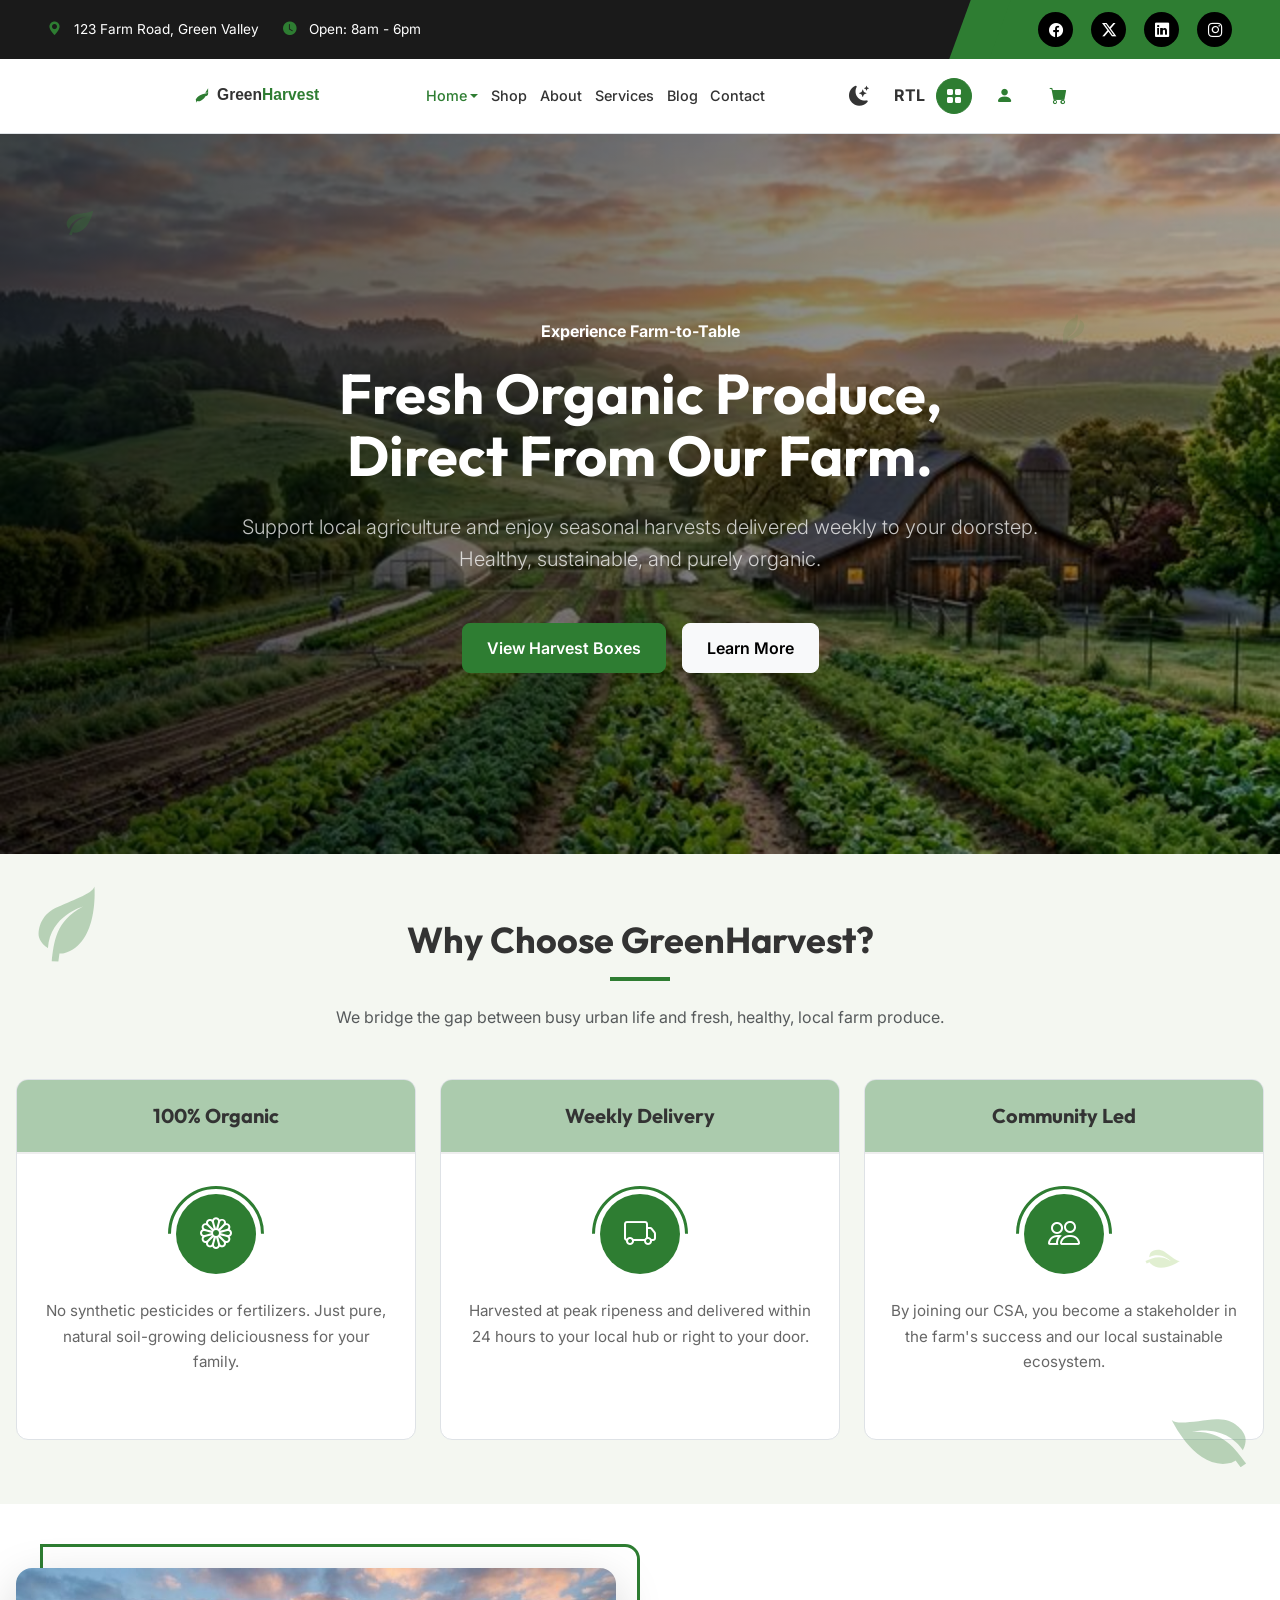
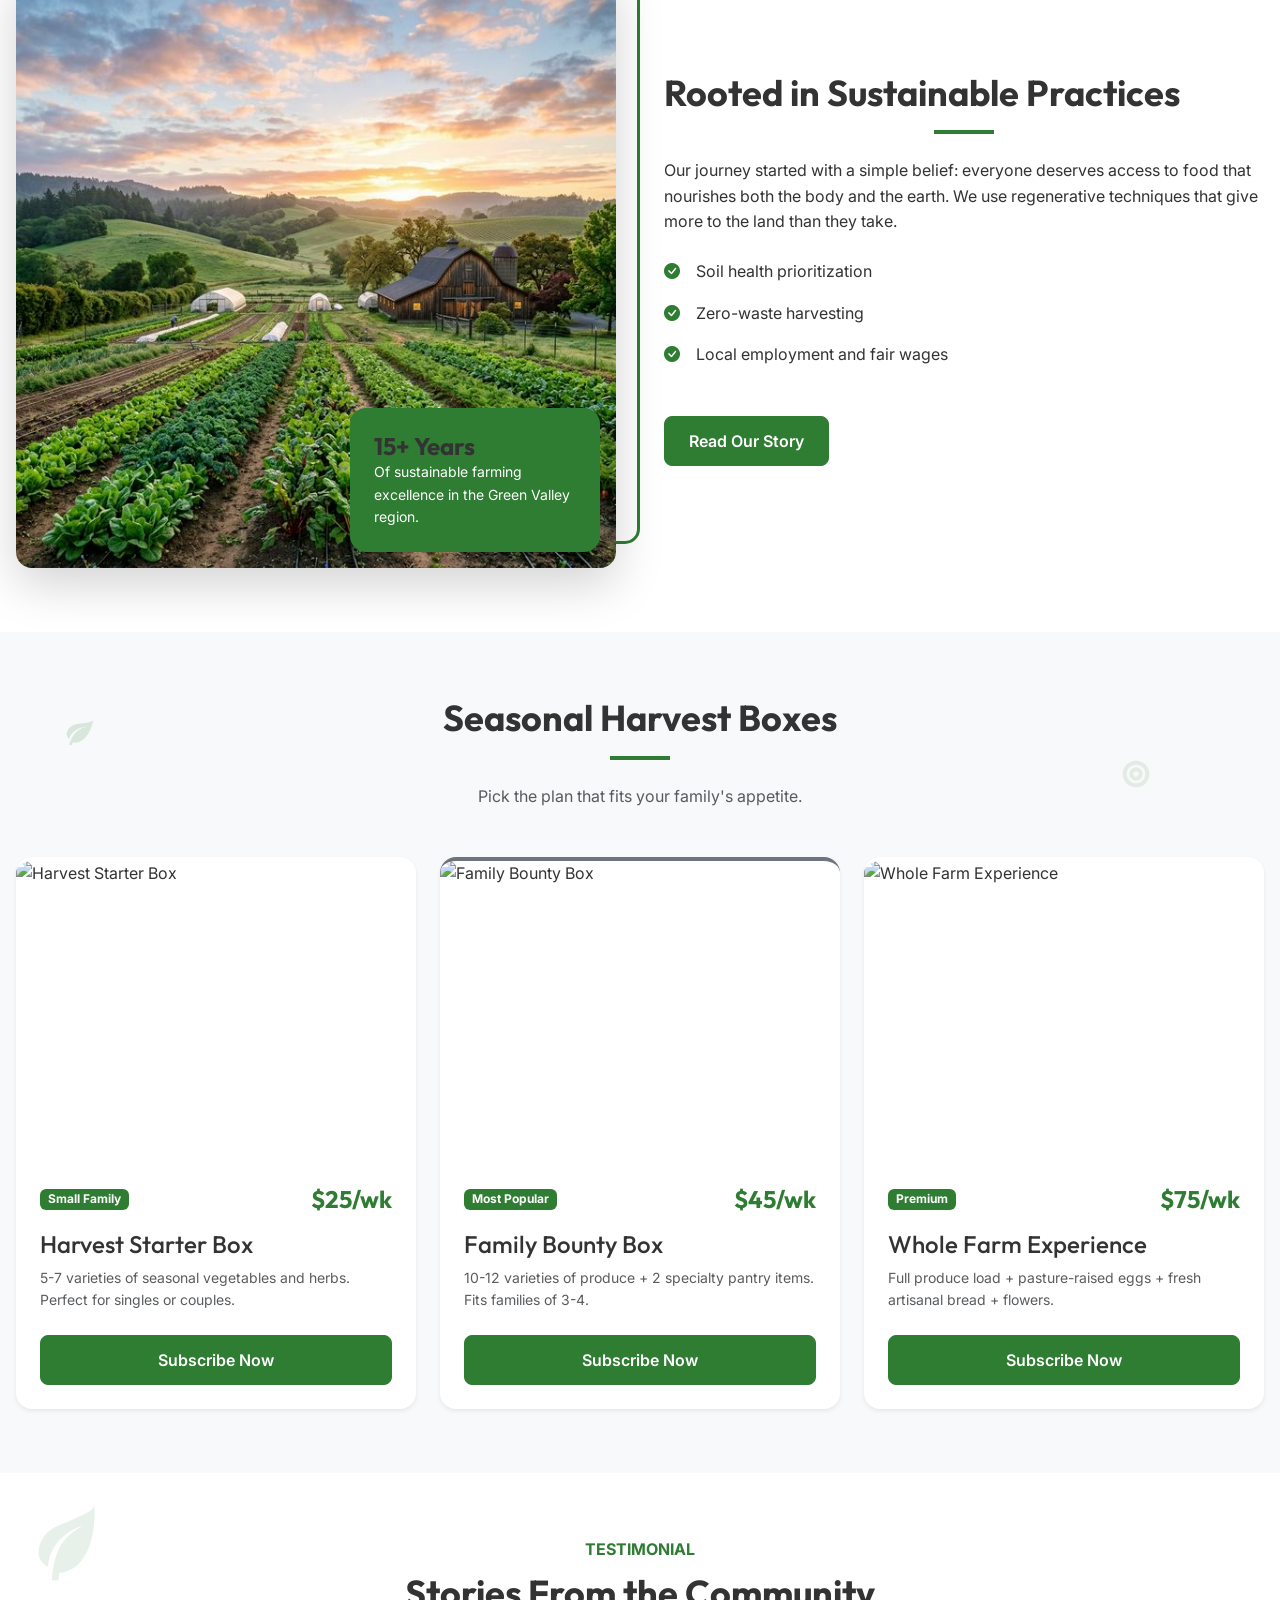
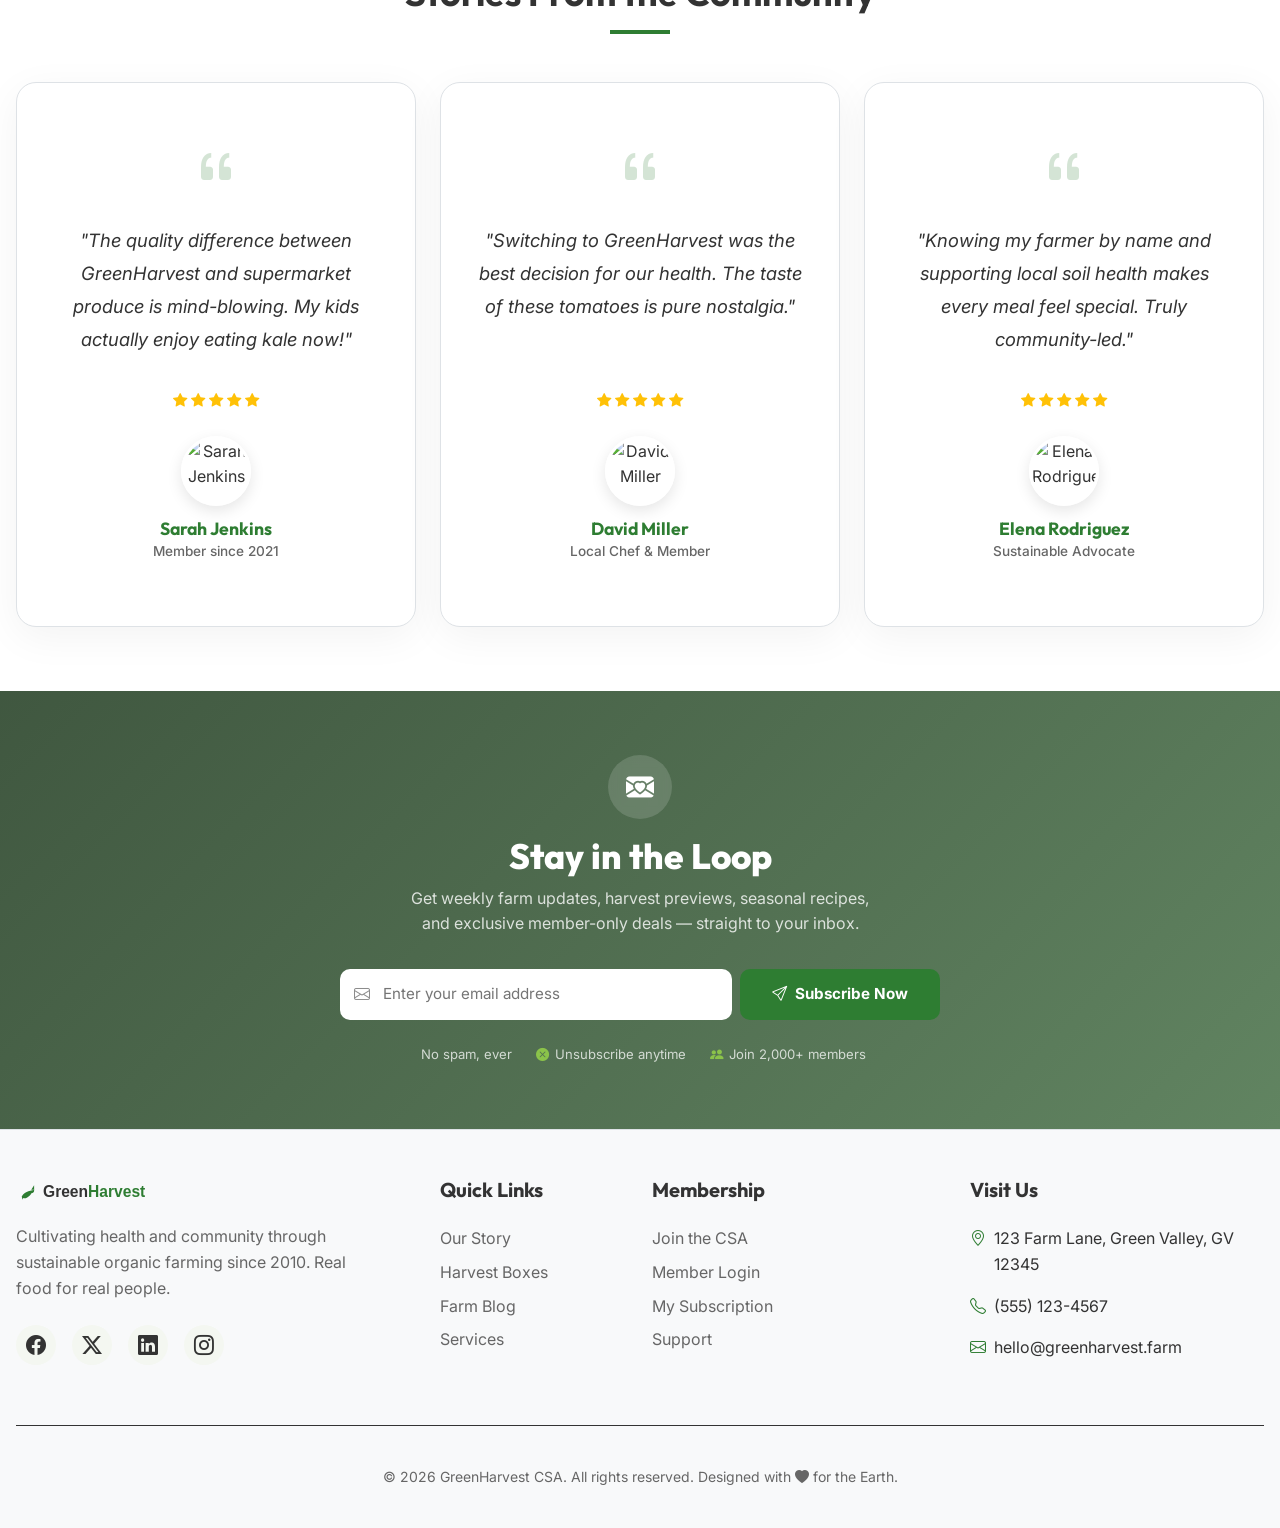
==== commit b0a778fe: "after changes" ====
--- a/index.html
+++ b/index.html
@@ -336,7 +336,7 @@
                 <p class="text-muted mx-auto">Pick the plan that fits your family's appetite.</p>
                 <a href="shop.html" class="btn btn-outline-secondary mt-3 d-inline-block d-md-none">Browse All Plans</a>
             </div>
-            <div class="row g-4 d-flex align-items-stretch">
+            <div class="row g-4 d-flex align-items-stretch justify-content-center">
                 <div class="col-lg-4 col-md-6" data-aos="fade-up">
                     <div class="card-premium h-100 overflow-hidden p-0 border-0 shadow-sm d-flex flex-column"
                         style="border-top: 4px solid transparent !important;">
@@ -559,7 +559,7 @@
     <footer class="footer">
         <div class="container">
             <div class="row g-4 mb-5">
-                <div class="col-lg-4 col-md-12">
+                <div class="col-lg-4 col-md-6">
                     <a class="navbar-brand d-flex align-items-center mb-3" href="index.html">
                         <img src="assets/images/logo-dark.svg" alt="GreenHarvest Logo" class="logo-on-light brand-logo">
                         <img src="assets/images/logo-light.svg" alt="GreenHarvest Logo" class="logo-on-dark brand-logo">
@@ -573,7 +573,7 @@
                         <a href="#" aria-label="Instagram"><i class="bi bi-instagram fs-5"></i></a>
                     </div>
                 </div>
-                <div class="col-lg-2 col-md-4">
+                <div class="col-lg-2 col-md-6">
                     <h5 class="mb-4">Quick Links</h5>
                     <ul class="list-unstyled footer-links">
                         <li class="mb-2"><a href="about.html">Our Story</a></li>
@@ -582,7 +582,7 @@
                         <li class="mb-2"><a href="services.html">Services</a></li>
                     </ul>
                 </div>
-                <div class="col-lg-3 col-md-4">
+                <div class="col-lg-3 col-md-6">
                     <h5 class="mb-4">Membership</h5>
                     <ul class="list-unstyled footer-links">
                         <li class="mb-2"><a href="register.html">Join the CSA</a></li>
@@ -591,7 +591,7 @@
                         <li class="mb-2"><a href="contact.html">Support</a></li>
                     </ul>
                 </div>
-                <div class="col-lg-3 col-md-4">
+                <div class="col-lg-3 col-md-6">
                     <h5 class="mb-4">Visit Us</h5>
                     <ul class="list-unstyled footer-info">
                         <li class="mb-3 d-flex align-items-start">
--- a/assets/css/style.css
+++ b/assets/css/style.css
@@ -60,10 +60,12 @@
 [data-theme="dark"] {
     --bg-body: #121212;
     --bg-card: #1e1e1e;
-    --bg-alt: #1a1a1a; /* Darker bg-alt for better contrast in dashboard */
+    --bg-alt: #1a1a1a;
+    /* Darker bg-alt for better contrast in dashboard */
     --text-main: #f8f9fa;
     --text-muted: #adb5bd;
-    --border-color: #333333; /* Subtler border */
+    --border-color: #333333;
+    /* Subtler border */
     --nav-bg: #121212;
     --footer-bg: #121212;
     --shadow: 0 .5rem 1rem rgba(0, 0, 0, 0.5);
@@ -76,8 +78,11 @@
     color: #fff !important;
 }
 
-.btn-primary:hover, .btn-primary:focus, .btn-primary:active {
-    background-color: #1b5e20 !important; /* Darker green for hover */
+.btn-primary:hover,
+.btn-primary:focus,
+.btn-primary:active {
+    background-color: #1b5e20 !important;
+    /* Darker green for hover */
     border-color: #1b5e20 !important;
     box-shadow: 0 0 0 0.25rem rgba(46, 125, 50, 0.25) !important;
 }
@@ -87,7 +92,8 @@
     border-color: var(--primary) !important;
 }
 
-.btn-outline-primary:hover, .btn-outline-primary:active {
+.btn-outline-primary:hover,
+.btn-outline-primary:active {
     background-color: var(--primary) !important;
     border-color: var(--primary) !important;
     color: #fff !important;
@@ -183,7 +189,7 @@
     color: inherit !important;
 }
 
-[data-theme="dark"] .table-hover tbody tr:hover > * {
+[data-theme="dark"] .table-hover tbody tr:hover>* {
     background-color: rgba(255, 255, 255, 0.08) !important;
 }
 
@@ -206,7 +212,8 @@
     color: var(--text-main) !important;
 }
 
-[data-theme="dark"] .icon-box-circle {
+[data-theme="dark"] .icon-box-circle,
+[data-theme="dark"] .nav-icon-circle {
     background-color: #2c2c2c !important;
 }
 
@@ -221,14 +228,22 @@
     color: var(--primary) !important;
 }
 
-[data-theme="dark"] .breadcrumb-item + .breadcrumb-item::before {
+[data-theme="dark"] .breadcrumb-item+.breadcrumb-item::before {
     color: var(--text-muted);
 }
 
 /* Logo Theme Switching */
-.logo-on-dark { display: none !important; }
-[data-theme="dark"] .logo-on-light { display: none !important; }
-[data-theme="dark"] .logo-on-dark { display: block !important; }
+.logo-on-dark {
+    display: none !important;
+}
+
+[data-theme="dark"] .logo-on-light {
+    display: none !important;
+}
+
+[data-theme="dark"] .logo-on-dark {
+    display: block !important;
+}
 
 /* Standardized Brand Logo */
 .brand-logo {
@@ -245,24 +260,41 @@
 
 /* Custom Responsive Breakpoints Layout Helpers */
 
-.show-on-desktop { display: none !important; }
-.show-on-mobile { display: block !important; }
+.show-on-desktop {
+    display: none !important;
+}
+
+.show-on-mobile {
+    display: block !important;
+}
 
 /* 1. Mobile (< 640px) */
 @media (max-width: 639.98px) {
-    .hide-on-mobile { display: none !important; }
+    .hide-on-mobile {
+        display: none !important;
+    }
 }
 
 /* 2. Tablet (640px - 1024px) */
 @media (min-width: 640px) and (max-width: 1023.98px) {
-    .hide-on-tablet { display: none !important; }
+    .hide-on-tablet {
+        display: none !important;
+    }
 }
 
 /* 3. Desktop (1024px - 1280px) & Large (> 1280px) */
 @media (min-width: 1024px) {
-    .hide-on-desktop { display: none !important; }
-    .show-on-desktop { display: inline-flex !important; }
-    .show-on-mobile { display: none !important; }
+    .hide-on-desktop {
+        display: none !important;
+    }
+
+    .show-on-desktop {
+        display: inline-flex !important;
+    }
+
+    .show-on-mobile {
+        display: none !important;
+    }
 }
 
 
@@ -291,12 +323,14 @@
 
 /* Home Dropdown Click Trigger Support */
 @media (min-width: 992px) {
+
     /* Disable hover opening for click-triggered dropdowns */
     .navbar .nav-item.dropdown.click-triggered:hover .dropdown-menu {
         display: none !important;
         visibility: hidden !important;
         opacity: 0 !important;
     }
+
     /* Allow Bootstrap .show class to override */
     .navbar .nav-item.dropdown.click-triggered.show .dropdown-menu,
     .navbar .nav-item.dropdown.click-triggered .dropdown-menu.show {
@@ -306,8 +340,14 @@
         z-index: 9999 !important;
         animation: fadeDropdown 0.3s ease forwards;
     }
-    [data-theme="dark"] .hero-wave-path { fill: var(--bg-body) !important; }
-    .hero-wave { color: var(--bg-body); }
+
+    [data-theme="dark"] .hero-wave-path {
+        fill: var(--bg-body) !important;
+    }
+
+    .hero-wave {
+        color: var(--bg-body);
+    }
 }
 
 
@@ -317,6 +357,10 @@
     }
 }
 
+
+[data-theme="dark"] .btn-close {
+    filter: invert(1) grayscale(100%) brightness(200%);
+}
 
 .offcanvas-header .btn-close {
     background-color: var(--bg-alt);
@@ -328,7 +372,7 @@
 
 .offcanvas-header .btn-close:hover {
     background-color: var(--primary);
-    filter: invert(1);
+    filter: invert(1) brightness(2);
 }
 
 .offcanvas-body .nav-link {
@@ -360,7 +404,8 @@
 
 .offcanvas-body .nav-link:hover {
     color: var(--primary);
-    padding-left: 0 !important; /* Force center on hover too */
+    padding-left: 0 !important;
+    /* Force center on hover too */
 }
 
 .offcanvas-body .nav-link.active {
@@ -369,21 +414,32 @@
 
 /* Ensure the navbar uses our custom Tablet breakpoint for the hamburger */
 @media (max-width: 1023.98px) {
-    .navbar-expand-lg .navbar-nav, 
+
+    .navbar-expand-lg .navbar-nav,
     .navbar-expand-lg .navbar-collapse {
-        display: none !important; /* Hide standard links on Tablet and Mobile */
-    }
+        display: none !important;
+        /* Hide standard links on Tablet and Mobile */
+    }
+
     .navbar-expand-lg .navbar-toggler {
-        display: block !important; /* Force show toggler below 1024px */
+        display: block !important;
+        /* Force show toggler below 1024px */
+    }
+
+    [data-theme="dark"] .navbar-toggler i {
+        color: #fff !important;
     }
 }
 
 @media (min-width: 1024px) {
     .navbar-expand-lg .navbar-toggler {
-        display: none !important; /* Force hide toggler above 1024px */
-    }
+        display: none !important;
+        /* Force hide toggler above 1024px */
+    }
+
     .navbar-expand-lg .navbar-collapse {
-        display: flex !important; /* Force show desktop menu above 1024px */
+        display: flex !important;
+        /* Force show desktop menu above 1024px */
     }
 }
 
@@ -685,7 +741,8 @@
 
 .top-bar-right a {
     color: #fff;
-    margin-inline-start: 18px; /* Use logical property */
+    margin-inline-start: 18px;
+    /* Use logical property */
     font-size: 0.9rem;
     position: relative;
     display: inline-block;
@@ -740,20 +797,25 @@
         padding: 0.5rem 6px !important;
         font-size: 0.9rem;
     }
+
     .navbar-nav .nav-item.mx-2 {
         margin-left: 0.15rem !important;
         margin-right: 0.15rem !important;
     }
+
     .nav-icon-circle {
         margin-inline-start: 6px;
         width: 36px;
         height: 36px;
         font-size: 1rem;
     }
-    .theme-toggle-btn, .rtl-toggle-btn {
+
+    .theme-toggle-btn,
+    .rtl-toggle-btn {
         margin-inline-start: 4px;
         font-size: 1rem;
     }
+
     .navbar-custom .btn-primary.show-on-desktop {
         margin-inline-start: 6px !important;
         padding-left: 10px !important;
@@ -762,17 +824,21 @@
         height: 36px;
         padding: 0 !important;
     }
+
     .navbar-brand .brand-logo {
         height: 30px;
     }
+
     .navbar-custom .container {
         max-width: 940px !important;
         padding-left: 20px !important;
         padding-right: 20px !important;
     }
+
     .nav-icon-circle:last-child {
         margin-inline-end: 10px;
     }
+
     .navbar-nav .nav-link {
         padding: 0.5rem 4px !important;
     }
@@ -780,24 +846,40 @@
 
 /* Dropdown Hover Animation */
 @media all and (min-width: 992px) {
-    .navbar .nav-item .dropdown-menu { display: none; margin-top: 0; }
-    .navbar .dropdown-menu { margin-top: 0; }
-    .navbar .nav-item.dropdown:not(.click-triggered):hover .dropdown-menu { 
-        display: block; 
+    .navbar .nav-item .dropdown-menu {
+        display: none;
+        margin-top: 0;
+    }
+
+    .navbar .dropdown-menu {
+        margin-top: 0;
+    }
+
+    .navbar .nav-item.dropdown:not(.click-triggered):hover .dropdown-menu {
+        display: block;
         animation: fadeDropdown 0.3s ease forwards;
     }
 }
 
 @keyframes fadeDropdown {
-    from { opacity: 0; transform: translateY(10px); }
-    to { opacity: 1; transform: translateY(0); }
+    from {
+        opacity: 0;
+        transform: translateY(10px);
+    }
+
+    to {
+        opacity: 1;
+        transform: translateY(0);
+    }
 }
 
 /* Dropdown Item Overrides */
-.dropdown-item.active, .dropdown-item:active {
+.dropdown-item.active,
+.dropdown-item:active {
     background-color: var(--primary) !important;
     color: #fff !important;
 }
+
 .dropdown-item:hover {
     background-color: rgba(46, 125, 50, 0.1) !important;
     color: var(--primary) !important;
@@ -842,6 +924,15 @@
         padding: 1.5rem;
         border-top: 1px solid var(--border-color);
         margin-top: 2rem;
+    }
+
+    /* Mobile Hero Spacing */
+    .hero-section {
+        padding-top: 140px !important;
+        /* Adjusting for sticky header + breathing room */
+        padding-bottom: 80px !important;
+        min-height: auto !important;
+        /* Allow content to dictate height on mobile */
     }
 
     .offcanvas-body .btn,
@@ -1033,6 +1124,21 @@
     box-shadow: 0 4px 15px rgba(0, 0, 0, 0.2);
 }
 
+/* Responsive Table Spacing */
+@media (max-width: 767.98px) {
+    .table-responsive .table {
+        min-width: 600px;
+        /* Force minimum width to prevent squashing */
+    }
+
+    .table th,
+    .table td {
+        padding: 1.25rem 1rem !important;
+        /* Increased breathing room */
+        vertical-align: middle;
+    }
+}
+
 #back-to-top.show {
     opacity: 1;
     visibility: visible;
@@ -1044,7 +1150,8 @@
 }
 
 /* Theme & RTL Toggle Icons */
-.theme-toggle-btn, .rtl-toggle-btn {
+.theme-toggle-btn,
+.rtl-toggle-btn {
     background: none;
     border: none;
     color: var(--text-main);
@@ -1059,7 +1166,8 @@
 }
 
 
-.theme-toggle-btn:hover, .rtl-toggle-btn:hover {
+.theme-toggle-btn:hover,
+.rtl-toggle-btn:hover {
     color: var(--primary);
     transform: rotate(15deg);
 }
@@ -1094,9 +1202,10 @@
 
 /* Card Visibility Enhancement for Light Mode */
 .card.bg-light {
-    background-color: #fcfcfc !important; /* Slightly whiter than standard bg-light */
-    border: 1px solid rgba(0,0,0,0.06) !important;
-    box-shadow: 0 2px 8px rgba(0,0,0,0.02);
+    background-color: #fcfcfc !important;
+    /* Slightly whiter than standard bg-light */
+    border: 1px solid rgba(0, 0, 0, 0.06) !important;
+    box-shadow: 0 2px 8px rgba(0, 0, 0, 0.02);
 }
 
 .card.bg-light:hover {
@@ -1309,7 +1418,7 @@
     border-radius: 20px;
     padding: 3rem 2rem;
     position: relative;
-    box-shadow: 0 10px 40px rgba(0,0,0,0.05);
+    box-shadow: 0 10px 40px rgba(0, 0, 0, 0.05);
     border: 1px solid var(--border-color);
     transition: var(--transition);
     display: flex;
@@ -1359,7 +1468,7 @@
     border-radius: 50%;
     object-fit: cover;
     border: 3px solid #fff;
-    box-shadow: 0 5px 15px rgba(0,0,0,0.1);
+    box-shadow: 0 5px 15px rgba(0, 0, 0, 0.1);
     margin: 0 !important;
 }
 
@@ -1490,22 +1599,28 @@
 }
 
 /* Social Login Buttons */
-.social-login-btn.apple-btn {
-    background-color: #000 !important;
-    color: #fff !important;
-    border: none !important;
-}
-
-.social-login-btn.apple-btn:hover {
-    background-color: #333 !important;
-    opacity: 0.9;
-}
-
-[data-theme="dark"] .social-login-btn.apple-btn {
-    background-color: #fff !important;
-    color: #000 !important;
-}
-
-[data-theme="dark"] .social-login-btn.apple-btn:hover {
-    background-color: #eee !important;
+.social-login-btn.apple-btn .social-icon {
+    color: #000;
+}
+
+[data-theme="dark"] .social-login-btn.apple-btn .social-icon {
+    color: #fff;
+}
+
+/* Password Toggle Style */
+.password-toggle {
+    border: 1.5px solid var(--border-color) !important;
+    border-left: none !important;
+    background: var(--bg-alt) !important;
+    color: var(--text-muted) !important;
+    padding: 0 1rem !important;
+    display: flex !important;
+    align-items: center !important;
+    justify-content: center !important;
+    border-top-left-radius: 0 !important;
+    border-bottom-left-radius: 0 !important;
+}
+
+.password-toggle:hover {
+    color: var(--primary) !important;
 }
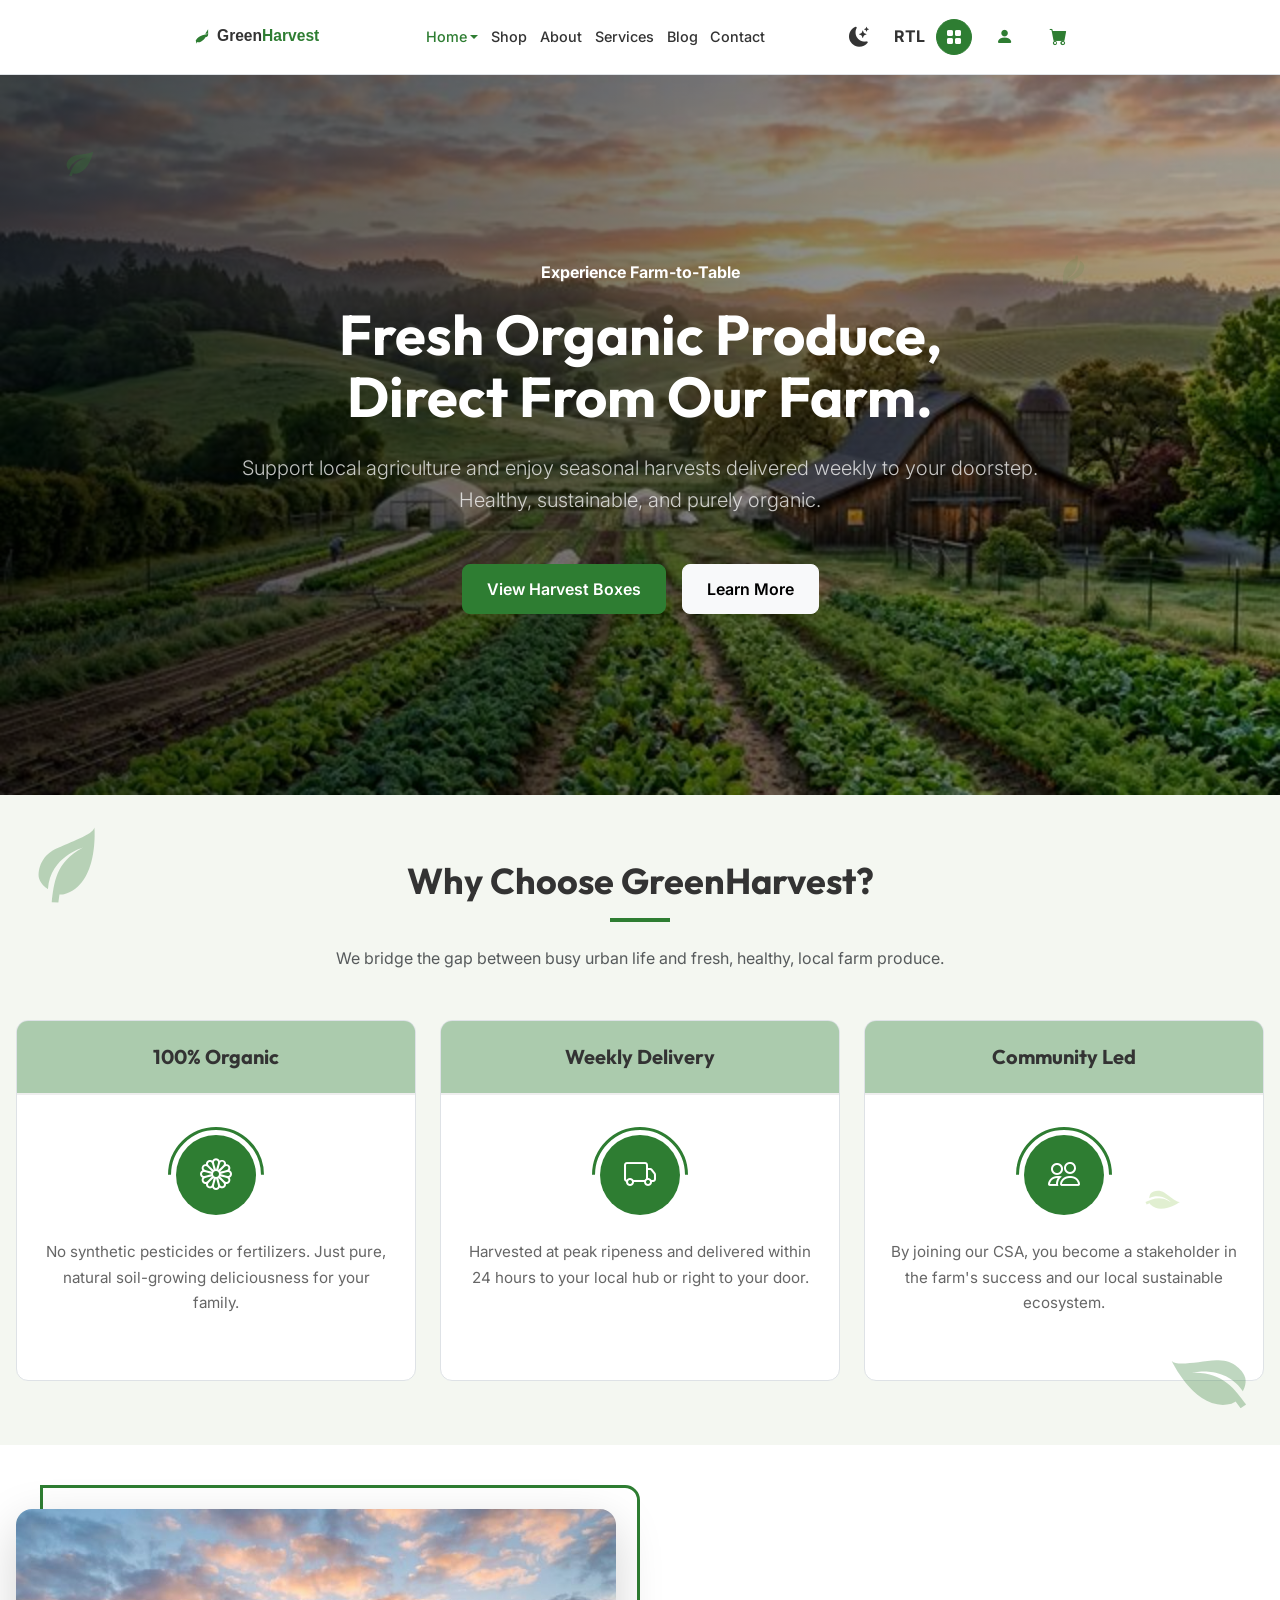
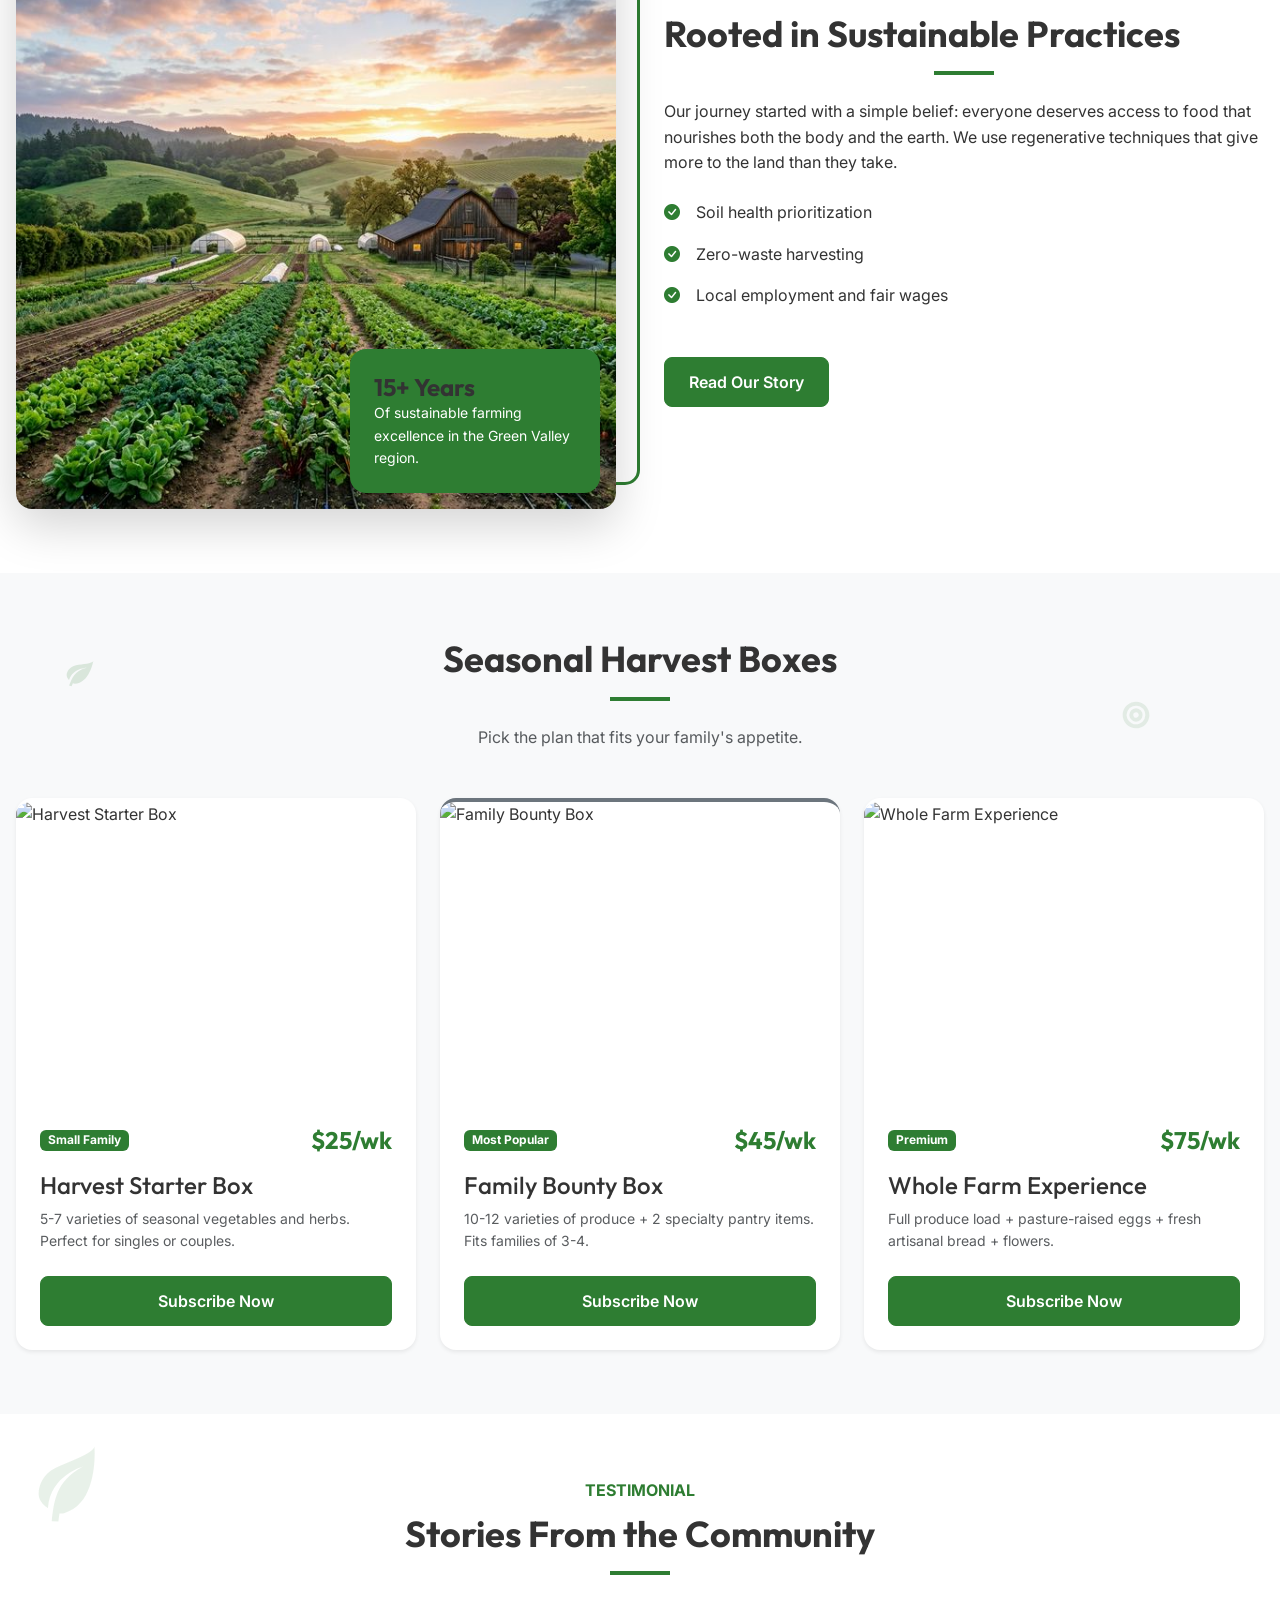
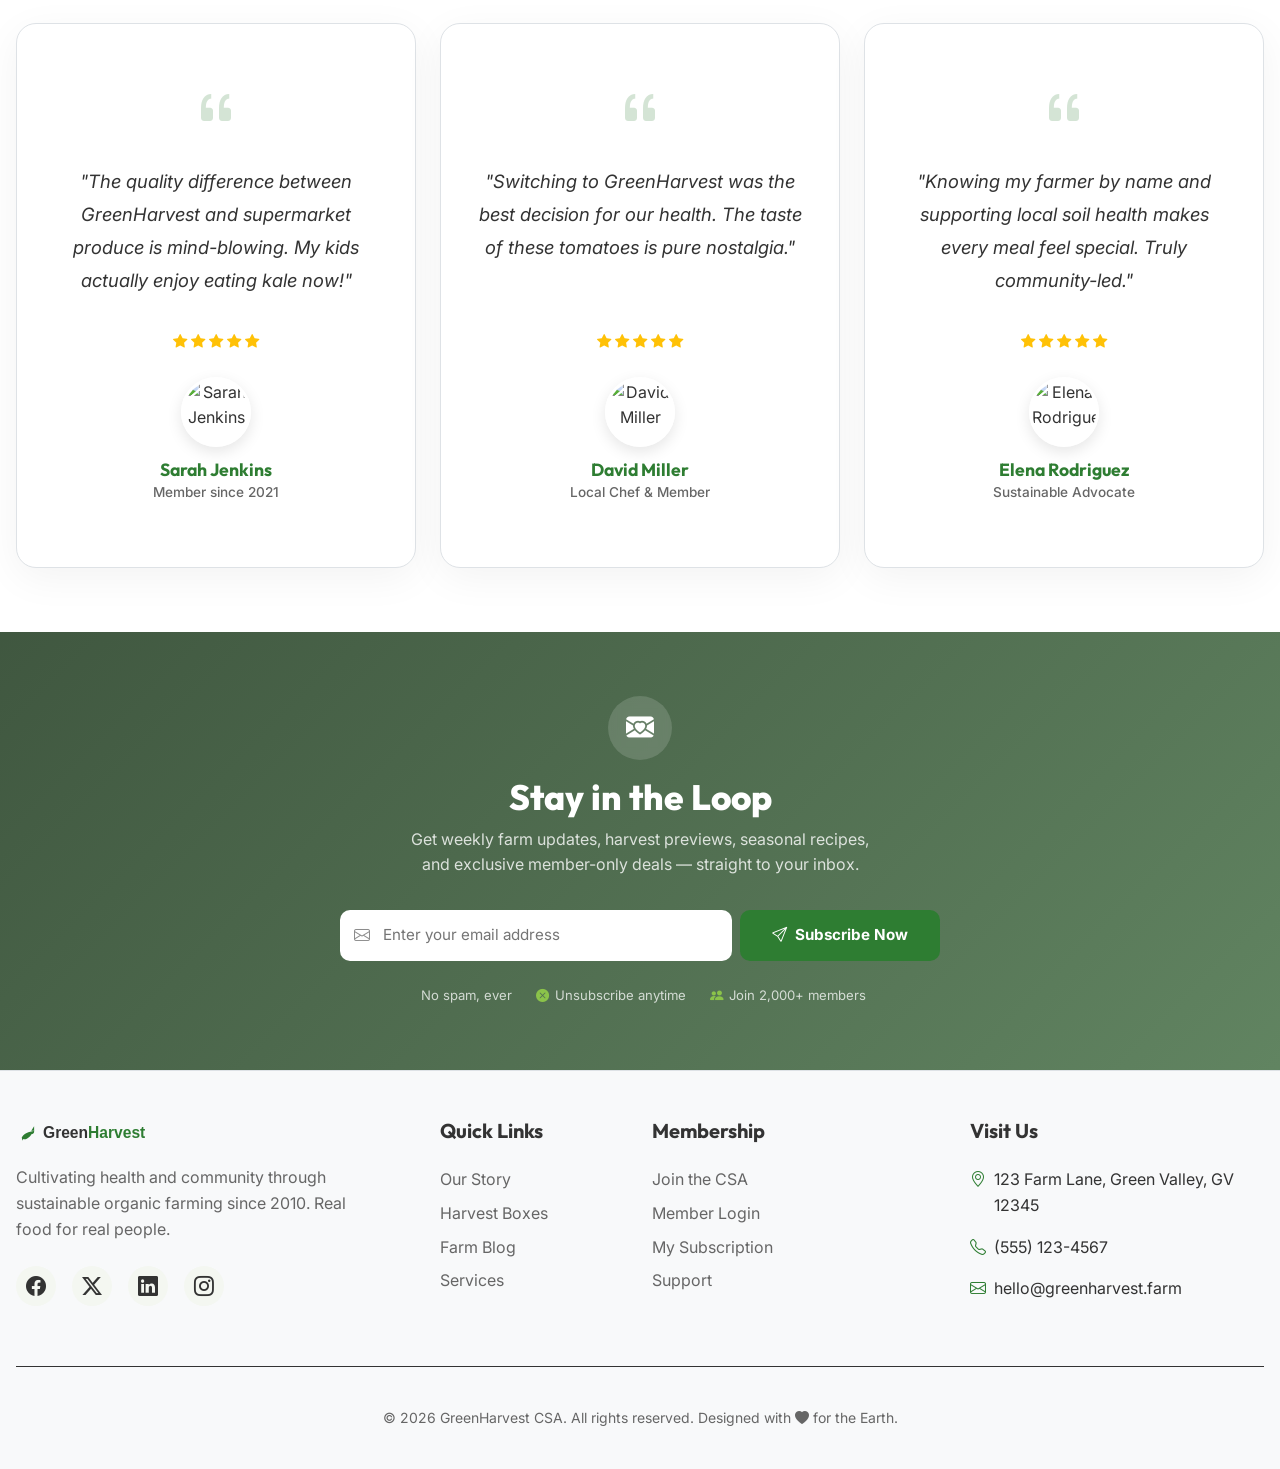
==== commit 318ecd74: "after changes" ====
--- a/index.html
+++ b/index.html
@@ -54,23 +54,6 @@
 
     <!-- Header & Navigation -->
     <header class="sticky-top">
-        <!-- Top Bar -->
-        <div class="top-bar d-none d-lg-block">
-            <div class="container-fluid p-0">
-                <div class="d-flex justify-content-between align-items-stretch">
-                    <div class="top-bar-left d-flex align-items-center flex-grow-1 ps-5">
-                        <span><i class="bi bi-geo-alt-fill text-primary me-2"></i> 123 Farm Road, Green Valley</span>
-                        <span class="ms-4"><i class="bi bi-clock-fill text-primary me-2"></i> Open: 8am - 6pm</span>
-                    </div>
-                    <div class="top-bar-right pe-5">
-                        <a href="#" aria-label="Facebook"><i class="bi bi-facebook"></i></a>
-                        <a href="#" aria-label="Twitter"><i class="bi bi-twitter-x"></i></a>
-                        <a href="#" aria-label="LinkedIn"><i class="bi bi-linkedin"></i></a>
-                        <a href="#" aria-label="Instagram"><i class="bi bi-instagram"></i></a>
-                    </div>
-                </div>
-            </div>
-        </div>
 
         <!-- Main Navbar -->
         <nav class="navbar navbar-expand-lg navbar-custom py-3">
--- a/assets/css/style.css
+++ b/assets/css/style.css
@@ -363,7 +363,6 @@
 }
 
 .offcanvas-header .btn-close {
-    background-color: var(--bg-alt);
     padding: 0.75rem;
     border-radius: 50%;
     opacity: 1;
